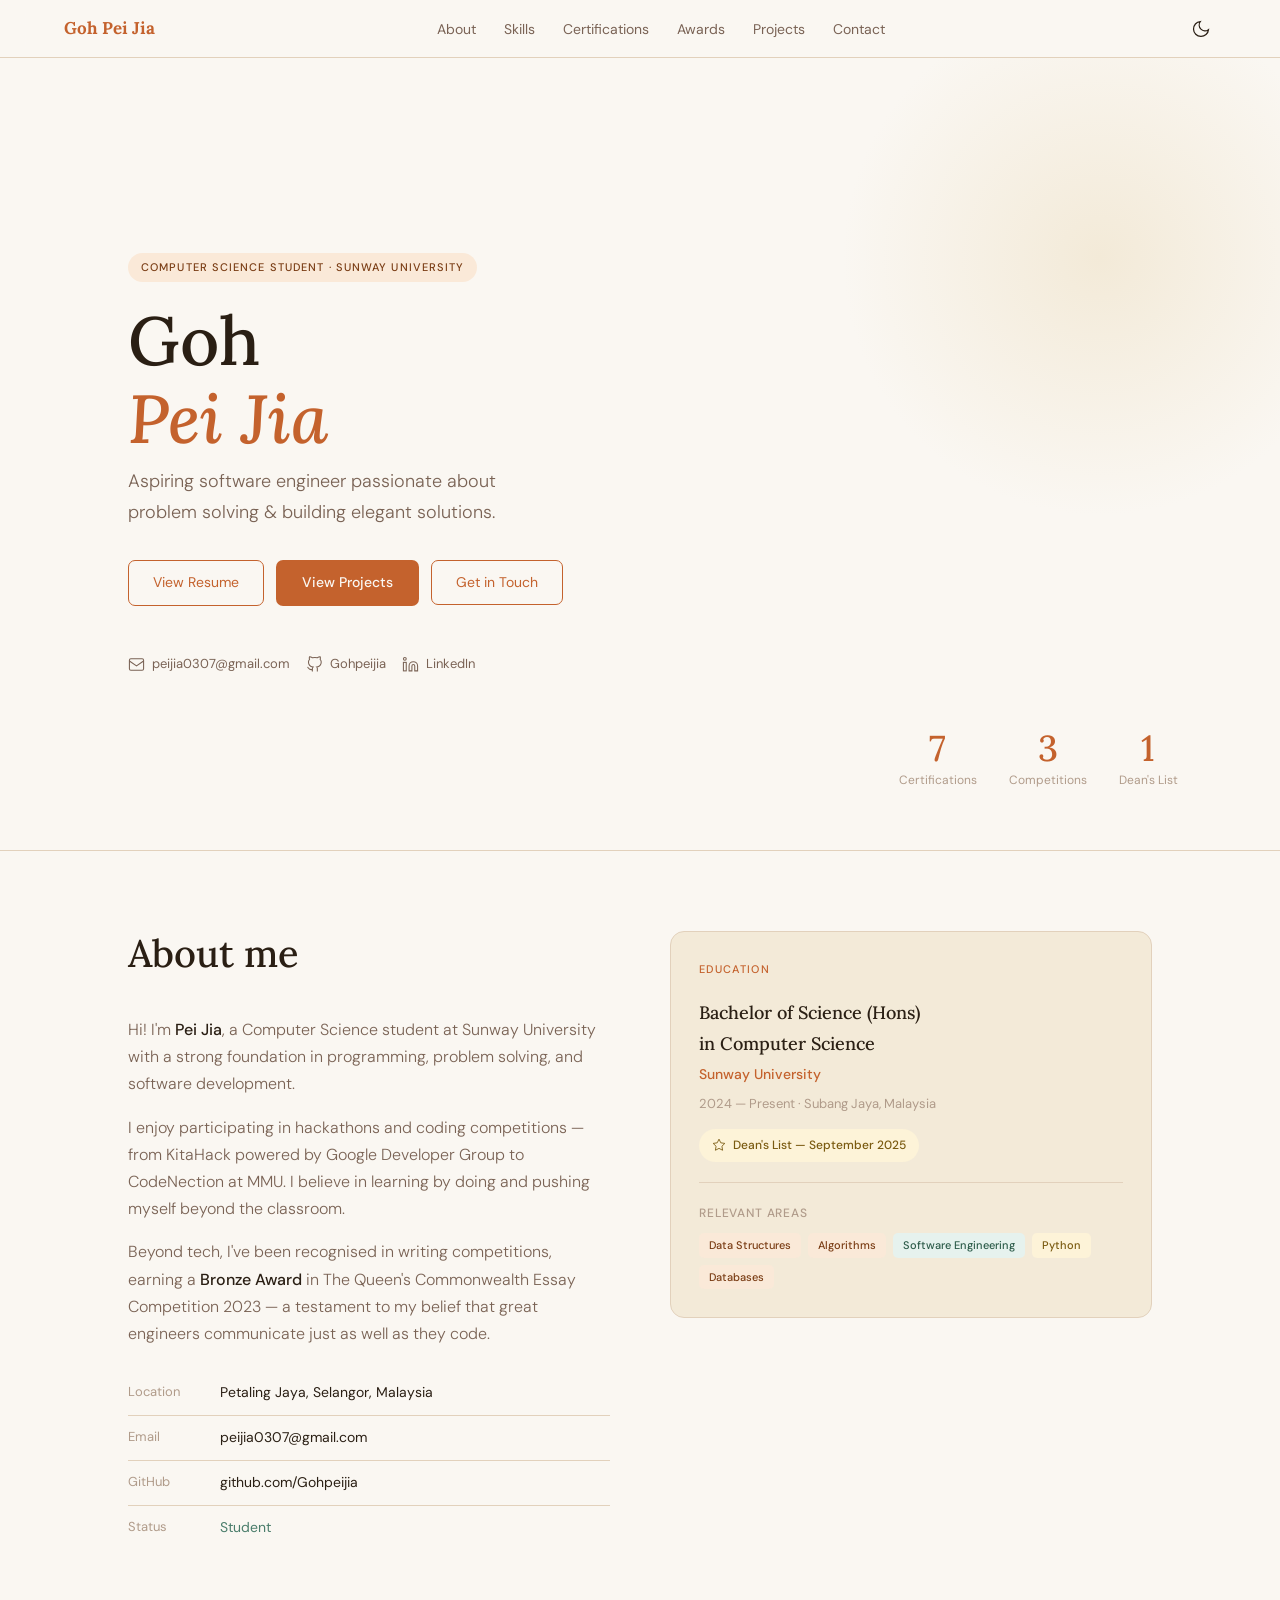
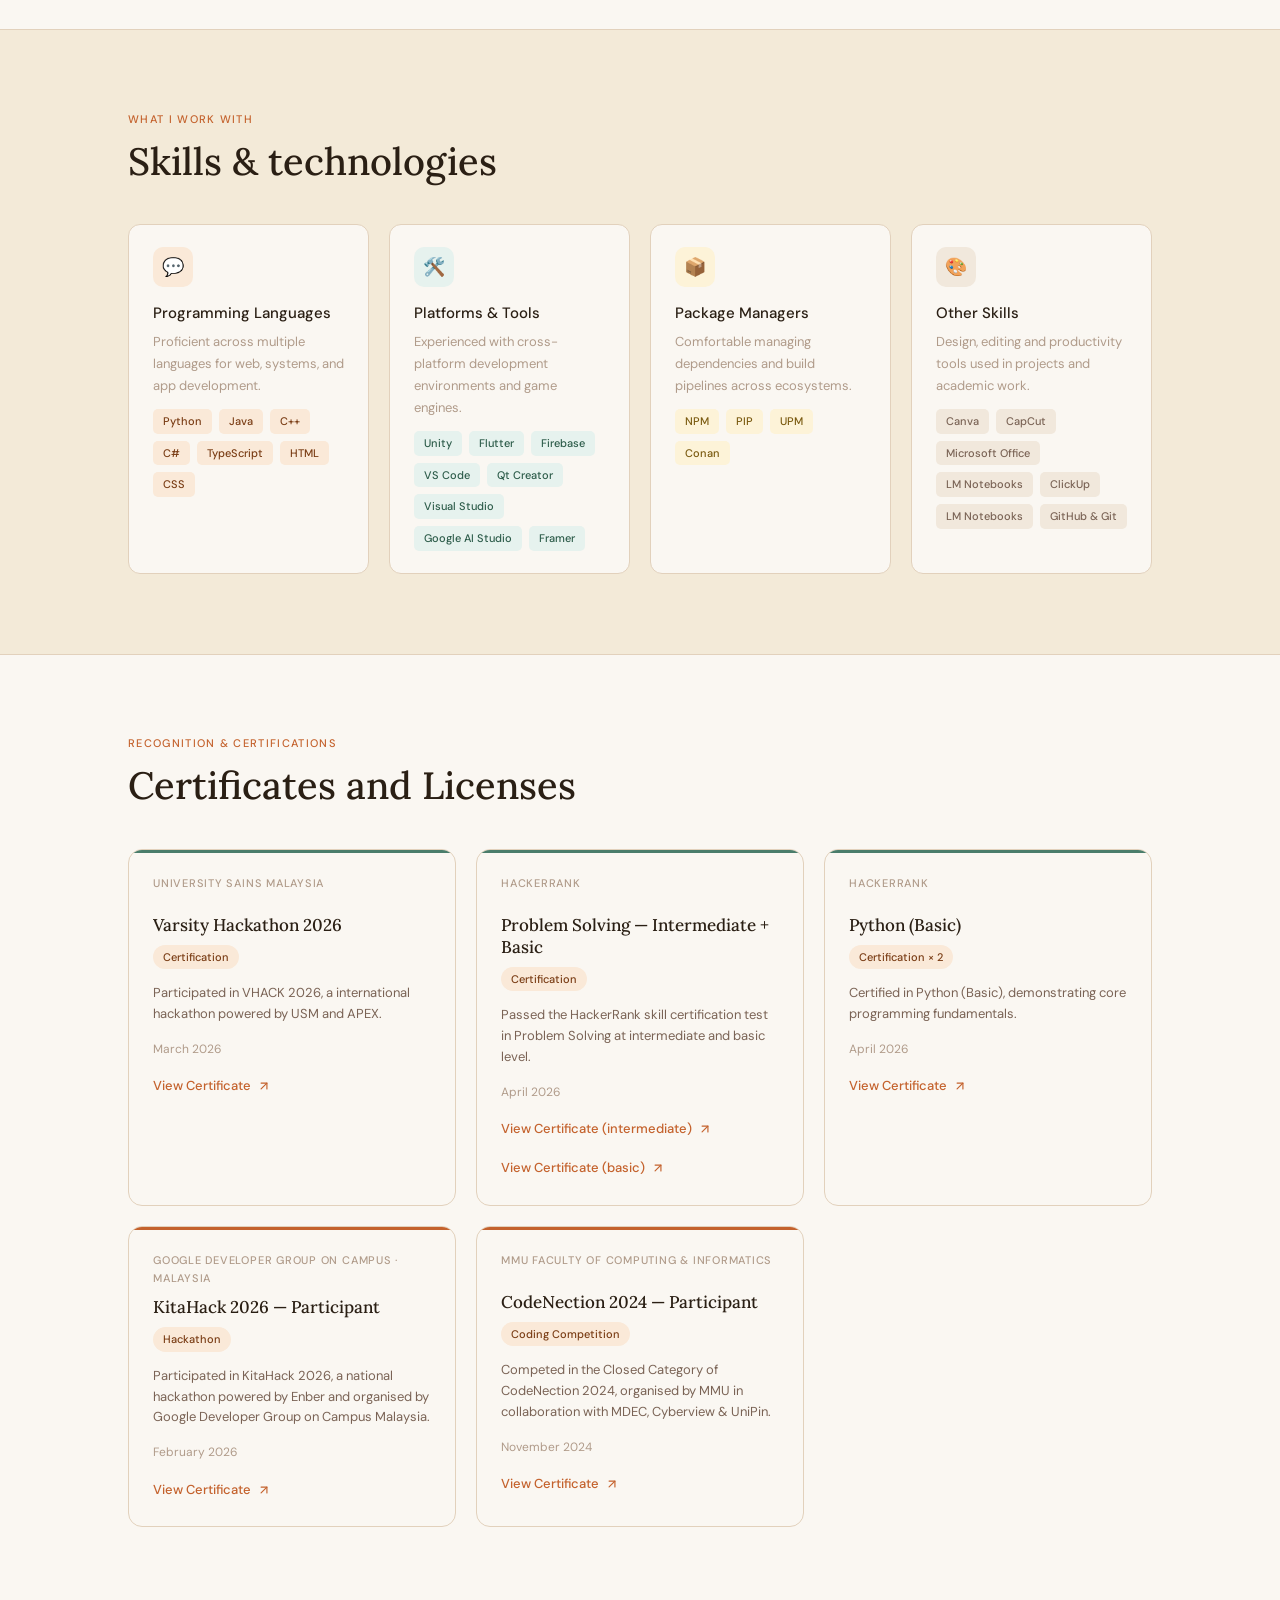
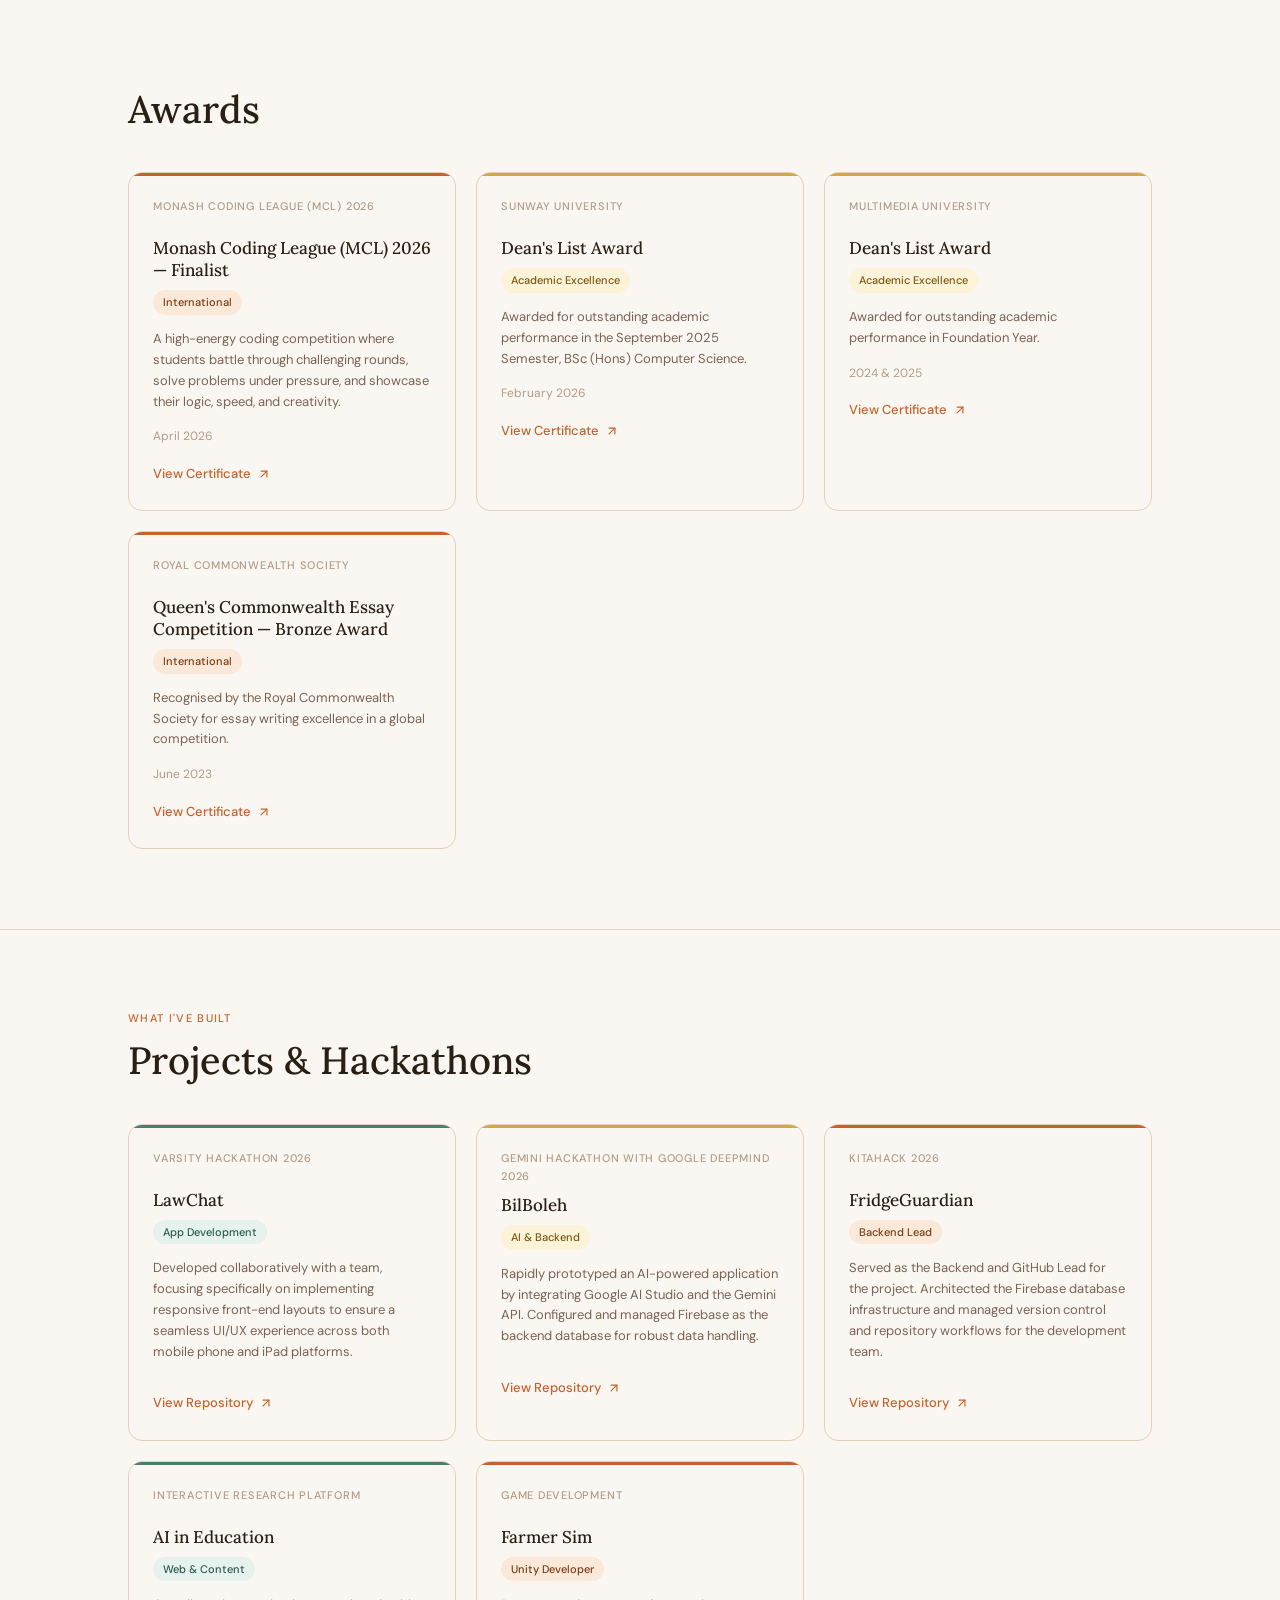
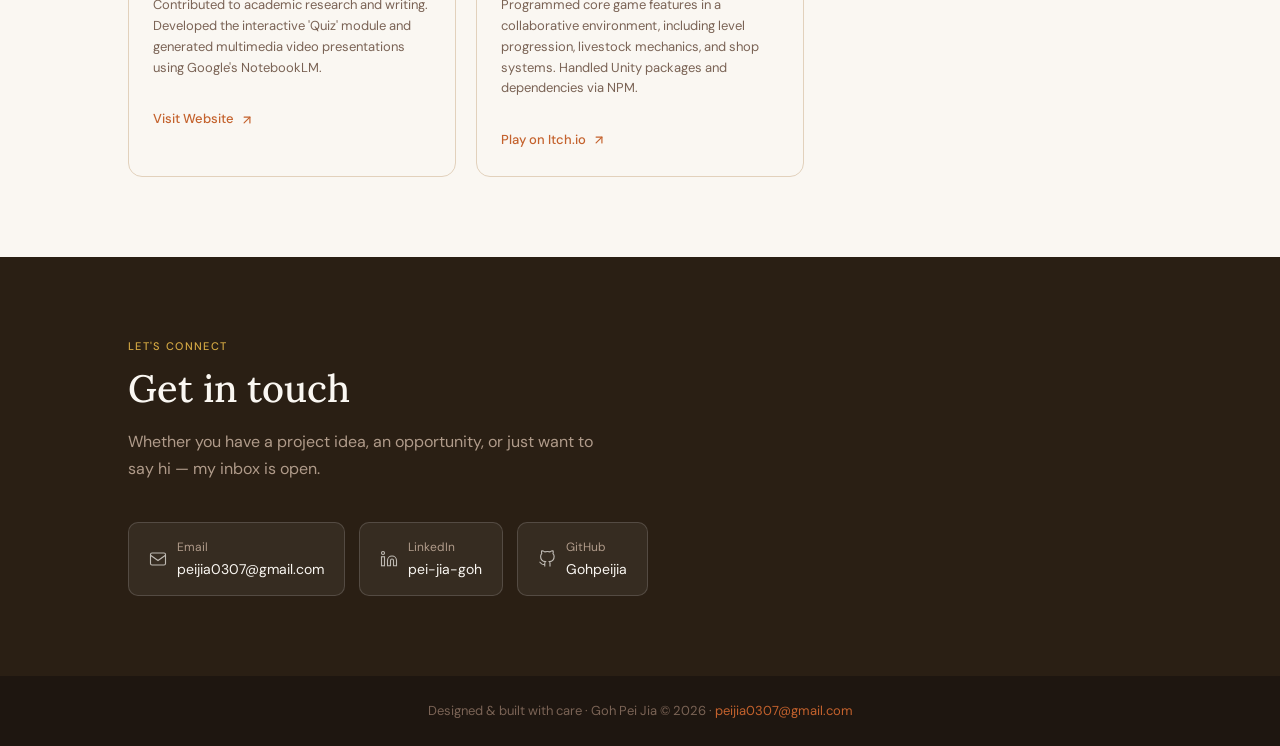
==== index.html @ efea4892 "upload cert" ====
<!DOCTYPE html>
<html lang="en">
<head>
<meta charset="UTF-8"/>
<meta name="viewport" content="width=device-width, initial-scale=1.0"/>
<title>Goh Pei Jia — Portfolio</title>
<link rel="preconnect" href="https://fonts.googleapis.com"/>
<link href="https://fonts.googleapis.com/css2?family=Lora:ital,wght@0,400;0,500;0,600;1,400&family=DM+Sans:wght@300;400;500&display=swap" rel="stylesheet"/>
<style>
  /* LIGHT MODE VARIABLES */
  :root {
    --bg: #FAF7F2;
    --surface: #F3EAD8;
    --border: #E2D1BC;
    --terra: #C4622D;
    --terra-light: #FAE9D8;
    --terra-dark: #7A3D15;
    --gold: #D4A843;
    --gold-light: #FDF3D8;
    --teal: #4A7D6B;
    --teal-light: #E6F2EE;
    --teal-dark: #2D5C4A;
    --ink: #2A1F14;
    --muted: #7A6355;
    --faint: #B09B8A;
    --sand: #E2D1BC;
  }
  /* Smooth transitions for theme switching */
  body, nav, .skill-card, .ach-card, .edu-card {
    transition: background-color 0.3s ease, color 0.3s ease, border-color 0.3s ease, box-shadow 0.3s ease;
  }

  /* DARK MODE VARIABLES */
  [data-theme="dark"] {
    --bg: #120F0D;
    --surface: #1C1815;
    --border: #332B25;
    --ink: #FAF7F2;
    --muted: #A89B8D;
    --faint: #6A5B50;
    --sand: #2A241F;
    /* Adjusting light tags so they don't blind the user in dark mode */
    --terra-light: rgba(196, 98, 45, 0.15);
    --teal-light: rgba(74, 125, 107, 0.15);
    --gold-light: rgba(212, 168, 67, 0.15);
  }

  /* Theme Button Styling */
  .theme-btn {
    background: none; border: none; color: var(--ink);
    cursor: pointer; padding: 5px; margin-left: 20px;
    display: flex; align-items: center; justify-content: center;
    transition: transform 0.2s, color 0.2s;
  }
  .theme-btn:hover { transform: scale(1.1); color: var(--terra); }
  .theme-btn svg { width: 20px; height: 20px; }
  *, *::before, *::after { box-sizing: border-box; margin: 0; padding: 0; }
  html { scroll-behavior: smooth; }
  body { background: var(--bg); color: var(--ink); font-family: 'DM Sans', sans-serif; font-size: 16px; line-height: 1.7; }

  /* NAV */
  nav {
    position: sticky; top: 0; z-index: 100;
    background: rgba(250,247,242,0.92);
    backdrop-filter: blur(12px);
    border-bottom: 0.5px solid var(--border);
    padding: 0 5vw;
    display: flex; align-items: center; justify-content: space-between;
    height: 58px;
  }
  .nav-logo { font-family: 'Lora', serif; font-size: 17px; color: var(--ink); text-decoration: none; }
  .nav-logo span { color: var(--terra); }
  .nav-links { display: flex; gap: 28px; list-style: none; }
  .nav-links a { text-decoration: none; color: var(--muted); font-size: 14px; font-weight: 400; transition: color 0.2s; }
  .nav-links a:hover { color: var(--terra); }

  /* HERO */
  .hero {
    min-height: 88vh;
    display: flex; align-items: center;
    padding: 80px 10vw 60px;
    position: relative;
    overflow: hidden;
  }
  .hero::before {
    content: '';
    position: absolute; top: -60px; right: -80px;
    width: 520px; height: 520px;
    background: radial-gradient(circle, #F3EAD8 0%, transparent 70%);
    border-radius: 50%;
    z-index: 0;
  }
  .hero-content { position: relative; z-index: 1; max-width: 680px; }
  .hero-tag {
    display: inline-block;
    background: var(--terra-light); color: var(--terra-dark);
    font-size: 11px; font-weight: 500; letter-spacing: 0.1em; text-transform: uppercase;
    padding: 5px 13px; border-radius: 20px; margin-bottom: 20px;
  }
  .hero h1 {
    font-family: 'Lora', serif;
    font-size: clamp(42px, 6vw, 68px);
    font-weight: 500; line-height: 1.15;
    color: var(--ink); margin-bottom: 8px;
  }
  .hero h1 em { color: var(--terra); font-style: italic; }
  .hero-sub {
    font-size: 18px; color: var(--muted); font-weight: 300;
    margin-bottom: 32px;
  }
  .hero-ctas { display: flex; gap: 12px; flex-wrap: wrap; margin-bottom: 48px; }
  .btn-primary {
    background: var(--terra); color: #FAF7F2;
    padding: 11px 26px; border-radius: 7px;
    text-decoration: none; font-size: 14px; font-weight: 500;
    transition: background 0.2s, transform 0.15s;
    display: inline-block;
  }
  .btn-primary:hover { background: var(--terra-dark); transform: translateY(-1px); }
  .btn-outline {
    border: 1px solid var(--terra); color: var(--terra);
    padding: 10px 24px; border-radius: 7px;
    text-decoration: none; font-size: 14px; font-weight: 400;
    transition: background 0.2s;
    display: inline-block;
  }
  .btn-outline:hover { background: var(--terra-light); }
  .hero-socials { display: flex; gap: 16px; align-items: center; }
  .social-link {
    display: flex; align-items: center; gap: 7px;
    text-decoration: none; color: var(--muted); font-size: 13px;
    transition: color 0.2s;
  }
  .social-link:hover { color: var(--terra); }
  .social-link svg { width: 17px; height: 17px; }
  .hero-stats {
    position: absolute; right: 8vw; bottom: 60px;
    display: flex; gap: 32px;
  }
  .stat { text-align: center; }
  .stat-num { font-family: 'Lora', serif; font-size: 36px; color: var(--terra); font-weight: 500; line-height: 1; }
  .stat-label { font-size: 12px; color: var(--faint); margin-top: 4px; }

  /* SECTIONS */
  section { padding: 80px 10vw; }
  .section-eyebrow {
    font-size: 11px; font-weight: 500; letter-spacing: 0.12em;
    text-transform: uppercase; color: var(--terra);
    margin-bottom: 10px;
  }
  .section-title {
    font-family: 'Lora', serif; font-size: clamp(26px, 3.5vw, 38px);
    font-weight: 500; color: var(--ink); margin-bottom: 40px;
    line-height: 1.2;
  }
  .divider { height: 0.5px; background: var(--border); margin: 0; }

  /* ABOUT */
  .about-grid { display: grid; grid-template-columns: 1fr 1fr; gap: 60px; align-items: start; }
  .about-text p { color: var(--muted); margin-bottom: 16px; font-weight: 300; font-size: 16px; }
  .about-text p strong { color: var(--ink); font-weight: 500; }
  .about-detail-list { list-style: none; margin-top: 24px; }
  .about-detail-list li {
    display: flex; align-items: flex-start; gap: 12px;
    padding: 10px 0; border-bottom: 0.5px solid var(--border);
    font-size: 14px; color: var(--muted);
  }
  .about-detail-list li:last-child { border-bottom: none; }
  .about-detail-list .detail-label { color: var(--faint); min-width: 80px; font-size: 13px; }
  .about-detail-list .detail-val { color: var(--ink); font-weight: 400; }
  .edu-card {
    background: var(--surface); border-radius: 14px;
    padding: 28px; border: 0.5px solid var(--border);
  }
  .edu-card h4 { font-family: 'Lora', serif; font-size: 18px; font-weight: 500; margin-bottom: 4px; }
  .edu-card .uni { color: var(--terra); font-size: 14px; font-weight: 500; margin-bottom: 6px; }
  .edu-card .year { color: var(--faint); font-size: 13px; margin-bottom: 14px; }
  .dean-badge {
    display: inline-flex; align-items: center; gap: 7px;
    background: var(--gold-light); color: #7A5A10;
    padding: 6px 13px; border-radius: 20px;
    font-size: 12px; font-weight: 500;
  }
  .dean-badge svg { width: 14px; height: 14px; }

  /* SKILLS */
  .skills-section { background: var(--surface); }
  .skills-grid { display: grid; grid-template-columns: repeat(auto-fit, minmax(220px, 1fr)); gap: 20px; }
  .skill-card {
    background: var(--bg); border-radius: 12px;
    padding: 22px 24px; border: 0.5px solid var(--border);
    transition: transform 0.2s, box-shadow 0.2s;
  }
  .skill-card:hover { transform: translateY(-3px); box-shadow: 0 8px 24px rgba(42,31,20,0.07); }
  .skill-icon {
    width: 40px; height: 40px; border-radius: 10px;
    display: flex; align-items: center; justify-content: center;
    margin-bottom: 14px; font-size: 18px;
  }
  .skill-card h4 { font-size: 15px; font-weight: 500; margin-bottom: 4px; }
  .skill-card p { font-size: 13px; color: var(--faint); }
  .skill-tags { display: flex; flex-wrap: wrap; gap: 7px; margin-top: 12px; }
  .tag {
    padding: 3px 10px; border-radius: 5px;
    font-size: 11px; font-weight: 500;
  }
  .tag-terra { background: var(--terra-light); color: var(--terra-dark); }
  .tag-teal { background: var(--teal-light); color: var(--teal-dark); }
  .tag-gold { background: var(--gold-light); color: #7A5A10; }
  .tag-sand { background: #F1E8DC; color: var(--muted); }

  /* Certificates and Licenses */
  .ach-grid { display: grid; grid-template-columns: repeat(auto-fit, minmax(280px, 1fr)); gap: 20px; }
  .ach-card {
    background: var(--bg); border-radius: 14px; padding: 24px;
    border: 0.5px solid var(--border);
    transition: transform 0.2s;
    position: relative; overflow: hidden;
  }
  .ach-card::before {
    content: '';
    position: absolute; top: 0; left: 0;
    height: 3px; width: 100%;
  }
  .ach-card.accent-terra::before { background: var(--terra); }
  .ach-card.accent-gold::before { background: var(--gold); }
  .ach-card.accent-teal::before { background: var(--teal); }
  .ach-card:hover { transform: translateY(-3px); }
  .ach-org { font-size: 11px; font-weight: 500; letter-spacing: 0.07em; text-transform: uppercase; color: var(--faint); margin-bottom: 8px; min-height: 32px; }
  .ach-title { font-family: 'Lora', serif; font-size: 17px; font-weight: 500; color: var(--ink); margin-bottom: 6px; line-height: 1.3; }
  .ach-desc { font-size: 13px; color: var(--muted); margin-bottom: 14px; line-height: 1.6; }
  .ach-date { font-size: 12px; color: var(--faint); }
  .ach-badge {
    display: inline-block;
    padding: 3px 10px; border-radius: 20px;
    font-size: 11px; font-weight: 500;
    margin-bottom: 14px;
  }
  .btn-link {
    display: inline-flex; 
    align-items: center; 
    gap: 6px;
    margin-top: 16px;
    font-size: 13px; 
    font-weight: 500; 
    color: var(--terra); 
    text-decoration: none;
    transition: color 0.2s, transform 0.2s;
  }
  .btn-link:hover { 
    color: var(--terra-dark); 
    transform: translateX(2px);
  }
  .btn-link svg { 
    width: 14px; 
    height: 14px; 
  }

  /* ACHIEVEMENTS */
  .ach-grid { display: grid; grid-template-columns: repeat(auto-fit, minmax(280px, 1fr)); gap: 20px; }
  .ach-card {
    background: var(--bg); border-radius: 14px; padding: 24px;
    border: 0.5px solid var(--border);
    transition: transform 0.2s;
    position: relative; overflow: hidden;
  }
  .ach-card::before {
    content: '';
    position: absolute; top: 0; left: 0;
    height: 3px; width: 100%;
  }
  .ach-card.accent-terra::before { background: var(--terra); }
  .ach-card.accent-gold::before { background: var(--gold); }
  .ach-card.accent-teal::before { background: var(--teal); }
  .ach-card:hover { transform: translateY(-3px); }
  .ach-org { font-size: 11px; font-weight: 500; letter-spacing: 0.07em; text-transform: uppercase; color: var(--faint); margin-bottom: 8px; }
  .ach-title { font-family: 'Lora', serif; font-size: 17px; font-weight: 500; color: var(--ink); margin-bottom: 6px; line-height: 1.3; }
  .ach-desc { font-size: 13px; color: var(--muted); margin-bottom: 14px; line-height: 1.6; }
  .ach-date { font-size: 12px; color: var(--faint); }
  .ach-badge {
    display: inline-block;
    padding: 3px 10px; border-radius: 20px;
    font-size: 11px; font-weight: 500;
    margin-bottom: 14px;
  }

  /* PROJECTS */
  .projects-placeholder {
    text-align: center; padding: 60px 40px;
    background: var(--surface); border-radius: 16px;
    border: 1.5px dashed var(--border);
  }
  .projects-placeholder p { color: var(--muted); font-size: 15px; margin-top: 12px; }
  .projects-placeholder .placeholder-icon {
    font-size: 40px; display: block; margin-bottom: 8px;
  }

  /* CONTACT */
  .contact-section { background: var(--ink); }
  .contact-section .section-eyebrow { color: var(--gold); }
  .contact-section .section-title { color: #FAF7F2; margin-bottom: 16px; }
  .contact-sub { color: #B09B8A; font-size: 16px; margin-bottom: 40px; max-width: 480px; }
  .contact-links { display: flex; flex-wrap: wrap; gap: 14px; }
  .contact-link {
    display: flex; align-items: center; gap: 10px;
    background: rgba(255,255,255,0.06); border: 0.5px solid rgba(255,255,255,0.15);
    border-radius: 10px; padding: 14px 20px;
    text-decoration: none; color: #FAF7F2;
    font-size: 14px; transition: background 0.2s;
  }
  .contact-link:hover { background: rgba(196,98,45,0.2); border-color: var(--terra); }
  .contact-link svg { width: 18px; height: 18px; opacity: 0.7; }
  .contact-link span { font-size: 12px; color: #B09B8A; display: block; }

  /* FOOTER */
  footer {
    background: #1E1610; color: #7A6355;
    text-align: center; padding: 24px;
    font-size: 13px;
  }
  footer a { color: var(--terra); text-decoration: none; }

  /* ANIMATIONS */
  @keyframes fadeUp {
    from { opacity: 0; transform: translateY(18px); }
    to { opacity: 1; transform: translateY(0); }
  }
  .hero-content > * { animation: fadeUp 0.6s ease both; }
  .hero-content > *:nth-child(1) { animation-delay: 0.1s; }
  .hero-content > *:nth-child(2) { animation-delay: 0.2s; }
  .hero-content > *:nth-child(3) { animation-delay: 0.3s; }
  .hero-content > *:nth-child(4) { animation-delay: 0.4s; }
  .hero-content > *:nth-child(5) { animation-delay: 0.5s; }

  @media (max-width: 768px) {
    .about-grid { grid-template-columns: 1fr; gap: 32px; }
    .hero-stats { position: static; margin-top: 40px; justify-content: flex-start; }
    nav { padding: 0 5vw; }
    .nav-links { gap: 16px; }
    section { padding: 60px 6vw; }
    .hero { padding: 60px 6vw 50px; }
  }

  /* 1. Fix Nav Bar Background in Dark Mode */
  [data-theme="dark"] nav {
    background: rgba(18, 15, 13, 0.92); /* Matches dark mode background */
    border-bottom: 0.5px solid var(--border);
  }

  /* 2. Remove the Glowing Circle in Dark Mode */
  [data-theme="dark"] .hero::before {
    display: none; 
  }

  /* 3. Fix Contact Section (Stop it from turning white) */
  .contact-section {
    background: #2A1F14; /* Hardcode to dark instead of var(--ink) */
  }
  [data-theme="dark"] .contact-section {
    background: var(--surface); /* Keep it dark in dark mode */
  }
  [data-theme="dark"] .tag-terra {
    color: #E68B5E; /* A brighter orange so it pops */
  }
  [data-theme="dark"] .tag-teal {
    color: #72B79D; /* A brighter green */
  }
  [data-theme="dark"] .tag-gold {
    color: #E3C174; /* A brighter yellow */
  }
  [data-theme="dark"] .tag-sand {
    background: rgba(255, 255, 255, 0.1); /* Changes the bright beige to a sleek translucent dark look */
    color: var(--ink); /* Makes the text light and readable */
  }
</style>
</head>
<body>

<!-- NAV -->
<nav>
  <a href="#" class="nav-logo"> <b><span>Goh</span> <span>Pei</span> <span>Jia</span></a></b>
  <ul class="nav-links">
    <li><a href="#about">About</a></li>
    <li><a href="#skills">Skills</a></li>
    <li><a href="#certifications">Certifications</a></li>
    <li><a href="#awards">Awards</a></li>
    <li><a href="#projects">Projects</a></li>
    <li><a href="#contact">Contact</a></li>
  </ul>
  <button id="theme-toggle" class="theme-btn" aria-label="Toggle Dark Mode">
    <svg id="moon-icon" viewBox="0 0 24 24" fill="none" stroke="currentColor" stroke-width="1.5"><path d="M21 12.79A9 9 0 1 1 11.21 3 7 7 0 0 0 21 12.79z"></path></svg>
    <svg id="sun-icon" viewBox="0 0 24 24" fill="none" stroke="currentColor" stroke-width="1.5" style="display: none;"><circle cx="12" cy="12" r="5"></circle><line x1="12" y1="1" x2="12" y2="3"></line><line x1="12" y1="21" x2="12" y2="23"></line><line x1="4.22" y1="4.22" x2="5.64" y2="5.64"></line><line x1="18.36" y1="18.36" x2="19.78" y2="19.78"></line><line x1="1" y1="12" x2="3" y2="12"></line><line x1="21" y1="12" x2="23" y2="12"></line><line x1="4.22" y1="19.78" x2="5.64" y2="18.36"></line><line x1="18.36" y1="5.64" x2="19.78" y2="4.22"></line></svg>
  </button>
</nav>

<!-- HERO -->
<section class="hero" id="home">
  <div class="hero-content">
    <span class="hero-tag">Computer Science Student · Sunway University</span>
    <h1>Goh<br><em>Pei Jia</em></h1>
    <p class="hero-sub">Aspiring software engineer passionate about<br>problem solving & building elegant solutions.</p>
    <div class="hero-ctas">
      <a href="https://canva.link/h31v5njpulng221" class="btn-outline">View Resume</a>
      <a href="#projects" class="btn-primary">View Projects</a>
      <a href="#contact" class="btn-outline">Get in Touch</a>
    </div>
    <div class="hero-socials">
      <a href="mailto:peijia0307@gmail.com" class="social-link">
        <svg viewBox="0 0 24 24" fill="none" stroke="currentColor" stroke-width="1.5"><rect x="2" y="4" width="20" height="16" rx="2"/><path d="m2 7 10 7 10-7"/></svg>
        peijia0307@gmail.com
      </a>
      <a href="https://github.com/Gohpeijia" target="_blank" class="social-link">
        <svg viewBox="0 0 24 24" fill="none" stroke="currentColor" stroke-width="1.5"><path d="M9 19c-5 1.5-5-2.5-7-3m14 6v-3.87a3.37 3.37 0 0 0-.94-2.61c3.14-.35 6.44-1.54 6.44-7A5.44 5.44 0 0 0 20 4.77 5.07 5.07 0 0 0 19.91 1S18.73.65 16 2.48a13.38 13.38 0 0 0-7 0C6.27.65 5.09 1 5.09 1A5.07 5.07 0 0 0 5 4.77a5.44 5.44 0 0 0-1.5 3.78c0 5.42 3.3 6.61 6.44 7A3.37 3.37 0 0 0 9 18.13V22"/></svg>
        Gohpeijia
      </a>
      <a href="https://www.linkedin.com/in/pei-jia-goh" target="_blank" class="social-link">
        <svg viewBox="0 0 24 24" fill="none" stroke="currentColor" stroke-width="1.5"><path d="M16 8a6 6 0 0 1 6 6v7h-4v-7a2 2 0 0 0-2-2 2 2 0 0 0-2 2v7h-4v-7a6 6 0 0 1 6-6z"/><rect x="2" y="9" width="4" height="12"/><circle cx="4" cy="4" r="2"/></svg>
        LinkedIn
      </a>
    </div>
  </div>
  <div class="hero-stats">
    <div class="stat">
      <div class="stat-num">7</div>
      <div class="stat-label">Certifications</div>
    </div>
    <div class="stat">
      <div class="stat-num">3</div>
      <div class="stat-label">Competitions</div>
    </div>
    <div class="stat">
      <div class="stat-num">1</div>
      <div class="stat-label">Dean's List</div>
    </div>
  </div>
</section>

<div class="divider"></div>

<!-- ABOUT -->
<section id="about">
  <div class="about-grid reveal">
    <div class="about-text">
      <h1 class="section-title reveal">About me</h1>
      <p>Hi! I'm <strong>Pei Jia</strong>, a Computer Science student at Sunway University with a strong foundation in programming, problem solving, and software development.</p>
      <p>I enjoy participating in hackathons and coding competitions — from KitaHack powered by Google Developer Group to CodeNection at MMU. I believe in learning by doing and pushing myself beyond the classroom.</p>
      <p>Beyond tech, I've been recognised in writing competitions, earning a <strong>Bronze Award</strong> in The Queen's Commonwealth Essay Competition 2023 — a testament to my belief that great engineers communicate just as well as they code.</p>
      <ul class="about-detail-list">
        <li><span class="detail-label">Location</span><span class="detail-val">Petaling Jaya, Selangor, Malaysia</span></li>
        <li><span class="detail-label">Email</span><span class="detail-val">peijia0307@gmail.com</span></li>
        <li><span class="detail-label">GitHub</span><span class="detail-val">github.com/Gohpeijia</span></li>
        <li><span class="detail-label">Status</span><span class="detail-val" style="color:var(--teal);">Student</span></li>
      </ul>
    </div>
    <div>
      <div class="edu-card">
        <div class="section-eyebrow" style="margin-bottom:20px;">Education</div>
        <h4>Bachelor of Science (Hons)<br>in Computer Science</h4>
        <div class="uni">Sunway University</div>
        <div class="year">2024 — Present · Subang Jaya, Malaysia</div>
        <div class="dean-badge">
          <svg viewBox="0 0 24 24" fill="none" stroke="currentColor" stroke-width="1.5"><polygon points="12 2 15.09 8.26 22 9.27 17 14.14 18.18 21.02 12 17.77 5.82 21.02 7 14.14 2 9.27 8.91 8.26 12 2"/></svg>
          Dean's List — September 2025
        </div>
        <div style="margin-top:20px; padding-top:20px; border-top:0.5px solid var(--border);">
          <div style="font-size:12px; color:var(--faint); margin-bottom:10px; font-weight:500; text-transform:uppercase; letter-spacing:0.07em;">Relevant areas</div>
          <div style="display:flex; flex-wrap:wrap; gap:7px;">
            <span class="tag tag-terra">Data Structures</span>
            <span class="tag tag-terra">Algorithms</span>
            <span class="tag tag-teal">Software Engineering</span>
            <span class="tag tag-gold">Python</span>
            <span class="tag tag-terra">Databases</span>
          </div>
        </div>
      </div>
    </div>
  </div>
</section>

<div class="divider"></div>

<!-- SKILLS -->
<section id="skills" class="skills-section">
  <div class="section-eyebrow">What I work with</div>
  <h2 class="section-title reveal">Skills & technologies</h2>
  <div class="skills-grid reveal">
    <div class="skill-card">
      <div class="skill-icon" style="background:var(--terra-light);">💬</div>
      <h4>Programming Languages</h4>
      <p>Proficient across multiple languages for web, systems, and app development.</p>
      <div class="skill-tags">
        <span class="tag tag-terra">Python</span>
        <span class="tag tag-terra">Java</span>
        <span class="tag tag-terra">C++</span>
        <span class="tag tag-terra">C#</span>
        <span class="tag tag-terra">TypeScript</span>
        <span class="tag tag-terra">HTML</span>
        <span class="tag tag-terra">CSS</span>
      </div>
    </div>
    <div class="skill-card">
      <div class="skill-icon" style="background:var(--teal-light);">🛠️</div>
      <h4>Platforms & Tools</h4>
      <p>Experienced with cross-platform development environments and game engines.</p>
      <div class="skill-tags">
        <span class="tag tag-teal">Unity</span>
        <span class="tag tag-teal">Flutter</span>
        <span class="tag tag-teal">Firebase</span>
        <span class="tag tag-teal">VS Code</span>
        <span class="tag tag-teal">Qt Creator</span>
        <span class="tag tag-teal">Visual Studio</span>
        <span class="tag tag-teal">Google AI Studio</span>
        <span class="tag tag-teal">Framer</span>

      </div>
    </div>
    <div class="skill-card">
      <div class="skill-icon" style="background:var(--gold-light);">📦</div>
      <h4>Package Managers</h4>
      <p>Comfortable managing dependencies and build pipelines across ecosystems.</p>
      <div class="skill-tags">
        <span class="tag tag-gold">NPM</span>
        <span class="tag tag-gold">PIP</span>
        <span class="tag tag-gold">UPM</span>
        <span class="tag tag-gold">Conan</span>
      </div>
    </div>
    <div class="skill-card">
      <div class="skill-icon" style="background:#F1E8DC;">🎨</div>
      <h4>Other  Skills</h4>
      <p>Design, editing and productivity tools used in projects and academic work.</p>
      <div class="skill-tags">
        <span class="tag tag-sand">Canva</span>
        <span class="tag tag-sand">CapCut</span>
        <span class="tag tag-sand">Microsoft Office</span>
        <span class="tag tag-sand">LM Notebooks</span>
        <span class="tag tag-sand">ClickUp</span>
        <span class="tag tag-sand">LM Notebooks</span>
        <span class="tag tag-sand">GitHub & Git</span>


      </div>
    </div>
  </div>
</section>

<div class="divider"></div>

<!-- Certificates and Licenses -->
<section id="certifications">
  <div class="section-eyebrow">Recognition & certifications</div>
  <h2 class="section-title reveal">Certificates and Licenses</h2>
  <div class="ach-grid reveal">

    <div class="ach-card accent-teal">
      <div class="ach-org">University Sains Malaysia</div>
      <div class="ach-title">Varsity Hackathon 2026</div>
      <div class="ach-badge" style="background:var(--terra-light);color:var(--terra-dark);">Certification</div>
      <div class="ach-desc">Participated in VHACK 2026, a international hackathon powered by USM and APEX.</div>
      <div class="ach-date">March 2026</div>
      <a href="assests\V HACK 2026 QUALIFIER_GOH PEI JIA.pdf" target="_blank" class="btn-link">
        View Certificate
        <svg viewBox="0 0 24 24" fill="none" stroke="currentColor" stroke-width="2" stroke-linecap="round" stroke-linejoin="round">
          <path d="M7 17L17 7"/>
          <path d="M7 7h10v10"/>
        </svg>
      </a>
    </div>

    <div class="ach-card accent-teal">
      <div class="ach-org">HackerRank</div>
      <div class="ach-title">Problem Solving — Intermediate + Basic</div>
      <div class="ach-badge" style="background:var(--terra-light);color:var(--terra-dark);">Certification</div>
      <div class="ach-desc">Passed the HackerRank skill certification test in Problem Solving at intermediate and basic level.</div>
      <div class="ach-date">April 2026</div>
      <a href="assests\problem_solving_intermediate certificate.pdf" target="_blank" class="btn-link">
        View Certificate (intermediate)
        <svg viewBox="0 0 24 24" fill="none" stroke="currentColor" stroke-width="2" stroke-linecap="round" stroke-linejoin="round">
          <path d="M7 17L17 7"/>
          <path d="M7 7h10v10"/>
        </svg>
      </a> 
      <br>
      <a href="assests\problem_solving_basic certificate.pdf" target="_blank" class="btn-link">
        View Certificate (basic)
        <svg viewBox="0 0 24 24" fill="none" stroke="currentColor" stroke-width="2" stroke-linecap="round" stroke-linejoin="round">
          <path d="M7 17L17 7"/>
          <path d="M7 7h10v10"/>
        </svg>
      </a>
    </div>

    <div class="ach-card accent-teal">
      <div class="ach-org">HackerRank</div>
      <div class="ach-title">Python (Basic)</div>
      <div class="ach-badge" style="background:var(--terra-light);color:var(--terra-dark);">Certification × 2</div>
      <div class="ach-desc">Certified in Python (Basic), demonstrating core programming fundamentals.</div>
      <div class="ach-date">April 2026</div>
      <a href="assests\python_basic certificate.pdf" target="_blank" class="btn-link">
        View Certificate
        <svg viewBox="0 0 24 24" fill="none" stroke="currentColor" stroke-width="2" stroke-linecap="round" stroke-linejoin="round">
          <path d="M7 17L17 7"/>
          <path d="M7 7h10v10"/>
        </svg>
      </a>
    </div>

    <div class="ach-card accent-terra">
      <div class="ach-org">Google Developer Group on Campus · Malaysia</div>
      <div class="ach-title">KitaHack 2026 — Participant</div>
      <div class="ach-badge" style="background:var(--terra-light);color:var(--terra-dark);">Hackathon</div>
      <div class="ach-desc">Participated in KitaHack 2026, a national hackathon powered by Enber and organised by Google Developer Group on Campus Malaysia.</div>
      <div class="ach-date">February 2026</div>
      <a href="assests\KitaHack2026  cert.pdf" target="_blank" class="btn-link">
        View Certificate
        <svg viewBox="0 0 24 24" fill="none" stroke="currentColor" stroke-width="2" stroke-linecap="round" stroke-linejoin="round">
          <path d="M7 17L17 7"/>
          <path d="M7 7h10v10"/>
        </svg>
      </a>
    </div>

    <div class="ach-card accent-terra">
      <div class="ach-org">MMU Faculty of Computing & Informatics</div>
      <div class="ach-title">CodeNection 2024 — Participant</div>
      <div class="ach-badge" style="background:var(--terra-light);color:var(--terra-dark);">Coding Competition</div>
      <div class="ach-desc">Competed in the Closed Category of CodeNection 2024, organised by MMU in collaboration with MDEC, Cyberview & UniPin.</div>
      <div class="ach-date">November 2024</div>
      <a href="assests\Codenection 2024.pdf" target="_blank" class="btn-link">
        View Certificate
        <svg viewBox="0 0 24 24" fill="none" stroke="currentColor" stroke-width="2" stroke-linecap="round" stroke-linejoin="round">
          <path d="M7 17L17 7"/>
          <path d="M7 7h10v10"/>
        </svg>
      </a>
    </div>

  </div>
</section>

<!-- ACHIEVEMENTS -->
<section id="awards">
  <h2 class="section-title reveal">Awards</h2>
  <div class="ach-grid" reveal>

    <div class="ach-card accent-terra">
      <div class="ach-org">Monash Coding League (MCL) 2026 </div>
      <div class="ach-title">Monash Coding League (MCL) 2026 — Finalist </div>
      <div class="ach-badge" style="background:var(--terra-light);color:var(--terra-dark);">International</div>
      <div class="ach-desc">A high-energy coding competition where students battle through challenging rounds, solve problems under pressure, and showcase their logic, speed, and creativity.</div>
      <div class="ach-date">April 2026</div>
      <a href="assests/monashcodingfinalist.PNG" target="_blank" class="btn-link">
        View Certificate
        <svg viewBox="0 0 24 24" fill="none" stroke="currentColor" stroke-width="2" stroke-linecap="round" stroke-linejoin="round">
          <path d="M7 17L17 7"/>
          <path d="M7 7h10v10"/>
        </svg>
      </a>
    </div>

    <div class="ach-card accent-gold">
      <div class="ach-org">Sunway University</div>
      <div class="ach-title">Dean's List Award</div>
      <div class="ach-badge" style="background:var(--gold-light);color:#7A5A10;">Academic Excellence</div>
      <div class="ach-desc">Awarded for outstanding academic performance in the September 2025 Semester, BSc (Hons) Computer Science.</div>
      <div class="ach-date">February 2026</div>
      <a href="assests\Dean list award Y1S1.pdf" target="_blank" class="btn-link">
        View Certificate
        <svg viewBox="0 0 24 24" fill="none" stroke="currentColor" stroke-width="2" stroke-linecap="round" stroke-linejoin="round">
          <path d="M7 17L17 7"/>
          <path d="M7 7h10v10"/>
        </svg>
      </a>
    </div>

    <div class="ach-card accent-gold">
      <div class="ach-org">Multimedia University</div>
      <div class="ach-title">Dean's List Award</div>
      <div class="ach-badge" style="background:var(--gold-light);color:#7A5A10;">Academic Excellence</div>
      <div class="ach-desc">Awarded for outstanding academic performance in Foundation Year.</div>
      <div class="ach-date">2024 & 2025</div>
      <a href="assests\MMU deans award.pdf" target="_blank" class="btn-link">
        View Certificate
        <svg viewBox="0 0 24 24" fill="none" stroke="currentColor" stroke-width="2" stroke-linecap="round" stroke-linejoin="round">
          <path d="M7 17L17 7"/>
          <path d="M7 7h10v10"/>
        </svg>
      </a>
    </div>

    <div class="ach-card accent-terra">
      <div class="ach-org">Royal Commonwealth Society</div>
      <div class="ach-title">Queen's Commonwealth Essay Competition — Bronze Award</div>
      <div class="ach-badge" style="background:var(--terra-light);color:var(--terra-dark);">International</div>
      <div class="ach-desc">Recognised by the Royal Commonwealth Society for essay writing excellence in a global competition.</div>
      <div class="ach-date">June 2023</div>
      <a href="assests\QCEC Certificate.pdf" target="_blank" class="btn-link">
        View Certificate
        <svg viewBox="0 0 24 24" fill="none" stroke="currentColor" stroke-width="2" stroke-linecap="round" stroke-linejoin="round">
          <path d="M7 17L17 7"/>
          <path d="M7 7h10v10"/>
        </svg>
      </a>
    </div>

  </div>
</section>

<div class="divider"></div>

<!-- PROJECTS -->
<section id="projects">
<div class="section-eyebrow">What I've built</div>
<h2 class="section-title reveal">Projects & Hackathons</h2>
<div class="ach-grid" reveal>

    <div class="ach-card accent-teal">
      <div class="ach-org">Varsity Hackathon 2026</div>
      <div class="ach-title">LawChat</div>
      <div class="ach-badge" style="background:var(--teal-light);color:var(--teal-dark);">App Development</div>
      <div class="ach-desc">Developed collaboratively with a team, focusing specifically on implementing responsive front-end layouts to ensure a seamless UI/UX experience across both mobile phone and iPad platforms.</div>
      
      <a href="https://github.com/Gohpeijia/VHACK2026-LawChat" target="_blank" class="btn-link">
        View Repository
        <svg viewBox="0 0 24 24" fill="none" stroke="currentColor" stroke-width="2" stroke-linecap="round" stroke-linejoin="round">
          <path d="M7 17L17 7"/><path d="M7 7h10v10"/>
        </svg>
      </a>
    </div>

    <div class="ach-card accent-gold">
      <div class="ach-org">Gemini Hackathon with Google DeepMind 2026</div> <div class="ach-title">BilBoleh</div>
      <div class="ach-badge" style="background:var(--gold-light);color:#7A5A10;">AI & Backend</div>
      <div class="ach-desc">Rapidly prototyped an AI-powered application by integrating Google AI Studio and the Gemini API. Configured and managed Firebase as the backend database for robust data handling.</div>
      
      <a href="https://github.com/Gohpeijia/GeminiHackathon-BilBoleh" target="_blank" class="btn-link">
        View Repository
        <svg viewBox="0 0 24 24" fill="none" stroke="currentColor" stroke-width="2" stroke-linecap="round" stroke-linejoin="round">
          <path d="M7 17L17 7"/><path d="M7 7h10v10"/>
        </svg>
      </a>
    </div>

    <div class="ach-card accent-terra">
      <div class="ach-org">KitaHack 2026</div>
      <div class="ach-title">FridgeGuardian</div>
      <div class="ach-badge" style="background:var(--terra-light);color:var(--terra-dark);">Backend Lead</div>
      <div class="ach-desc">Served as the Backend and GitHub Lead for the project. Architected the Firebase database infrastructure and managed version control and repository workflows for the development team.</div>
      
      <a href="https://github.com/Gohpeijia/KitaHack2026" target="_blank" class="btn-link">
        View Repository
        <svg viewBox="0 0 24 24" fill="none" stroke="currentColor" stroke-width="2" stroke-linecap="round" stroke-linejoin="round">
          <path d="M7 17L17 7"/><path d="M7 7h10v10"/>
        </svg>
      </a>
    </div>

    <div class="ach-card accent-teal">
      <div class="ach-org">Interactive Research Platform</div>
      <div class="ach-title">AI in Education</div>
      <div class="ach-badge" style="background:var(--teal-light);color:var(--teal-dark);">Web & Content</div>
      <div class="ach-desc">Contributed to academic research and writing. Developed the interactive 'Quiz' module and generated multimedia video presentations using Google's NotebookLM.</div>
      
      <a href="https://researchpaper.framer.website/" target="_blank" class="btn-link">
        Visit Website
        <svg viewBox="0 0 24 24" fill="none" stroke="currentColor" stroke-width="2" stroke-linecap="round" stroke-linejoin="round">
          <path d="M7 17L17 7"/><path d="M7 7h10v10"/>
        </svg>
      </a>
    </div>

    <div class="ach-card accent-terra">
      <div class="ach-org">Game Development</div>
      <div class="ach-title">Farmer Sim</div>
      <div class="ach-badge" style="background:var(--terra-light);color:var(--terra-dark);">Unity Developer</div>
      <div class="ach-desc">Programmed core game features in a collaborative environment, including level progression, livestock mechanics, and shop systems. Handled Unity packages and dependencies via NPM.</div>
      
      <a href="https://janine-24.itch.io/farmer-sim" target="_blank" class="btn-link">
        Play on Itch.io
        <svg viewBox="0 0 24 24" fill="none" stroke="currentColor" stroke-width="2" stroke-linecap="round" stroke-linejoin="round">
          <path d="M7 17L17 7"/><path d="M7 7h10v10"/>
        </svg>
      </a>
    </div>

  </div>
</section>

<!-- CONTACT -->
<section id="contact" class="contact-section">
  <div class="section-eyebrow">Let's connect</div>
  <h2 class="section-title reveal">Get in touch</h2>
  <p class="contact-sub">Whether you have a project idea, an opportunity, or just want to say hi — my inbox is open.</p>
  <div class="contact-links">
    <a href="mailto:peijia0307@gmail.com" class="contact-link">
      <svg viewBox="0 0 24 24" fill="none" stroke="currentColor" stroke-width="1.5"><rect x="2" y="4" width="20" height="16" rx="2"/><path d="m2 7 10 7 10-7"/></svg>
      <div>
        <span>Email</span>
        peijia0307@gmail.com
      </div>
    </a>
    <a href="https://www.linkedin.com/in/pei-jia-goh" target="_blank" class="contact-link">
      <svg viewBox="0 0 24 24" fill="none" stroke="currentColor" stroke-width="1.5"><path d="M16 8a6 6 0 0 1 6 6v7h-4v-7a2 2 0 0 0-2-2 2 2 0 0 0-2 2v7h-4v-7a6 6 0 0 1 6-6z"/><rect x="2" y="9" width="4" height="12"/><circle cx="4" cy="4" r="2"/></svg>
      <div>
        <span>LinkedIn</span>
        pei-jia-goh
      </div>
    </a>
    <a href="https://github.com/Gohpeijia" target="_blank" class="contact-link">
      <svg viewBox="0 0 24 24" fill="none" stroke="currentColor" stroke-width="1.5"><path d="M9 19c-5 1.5-5-2.5-7-3m14 6v-3.87a3.37 3.37 0 0 0-.94-2.61c3.14-.35 6.44-1.54 6.44-7A5.44 5.44 0 0 0 20 4.77 5.07 5.07 0 0 0 19.91 1S18.73.65 16 2.48a13.38 13.38 0 0 0-7 0C6.27.65 5.09 1 5.09 1A5.07 5.07 0 0 0 5 4.77a5.44 5.44 0 0 0-1.5 3.78c0 5.42 3.3 6.61 6.44 7A3.37 3.37 0 0 0 9 18.13V22"/></svg>
      <div>
        <span>GitHub</span>
        Gohpeijia
      </div>
    </a>
  </div>
</section>

<footer>
  Designed & built with care · Goh Pei Jia &copy; 2026 ·
  <a href="mailto:peijia0307@gmail.com">peijia0307@gmail.com</a>
</footer>

<script>
  // --- 1. DARK MODE TOGGLE ---
  const themeToggle = document.getElementById('theme-toggle');
  const moonIcon = document.getElementById('moon-icon');
  const sunIcon = document.getElementById('sun-icon');
  
  // Check local storage for saved theme, default to light
  const currentTheme = localStorage.getItem('theme') || 'light';
  if (currentTheme === 'dark') {
    document.documentElement.setAttribute('data-theme', 'dark');
    moonIcon.style.display = 'none';
    sunIcon.style.display = 'block';
  }

  themeToggle.addEventListener('click', () => {
    let theme = document.documentElement.getAttribute('data-theme');
    if (theme === 'dark') {
      document.documentElement.removeAttribute('data-theme');
      localStorage.setItem('theme', 'light');
      moonIcon.style.display = 'block';
      sunIcon.style.display = 'none';
    } else {
      document.documentElement.setAttribute('data-theme', 'dark');
      localStorage.setItem('theme', 'dark');
      moonIcon.style.display = 'none';
      sunIcon.style.display = 'block';
    }
  });

  // --- 2. SCROLL REVEAL ANIMATION ---
  function reveal() {
    var reveals = document.querySelectorAll(".reveal");
    for (var i = 0; i < reveals.length; i++) {
      var windowHeight = window.innerHeight;
      var elementTop = reveals[i].getBoundingClientRect().top;
      var elementVisible = 100; // how many pixels until the element is revealed

      if (elementTop < windowHeight - elementVisible) {
        reveals[i].classList.add("active");
      }
    }
  }

  // Trigger once on load, and then every time the user scrolls
  window.addEventListener("scroll", reveal);
  reveal(); 
</script>

</body>
</html>
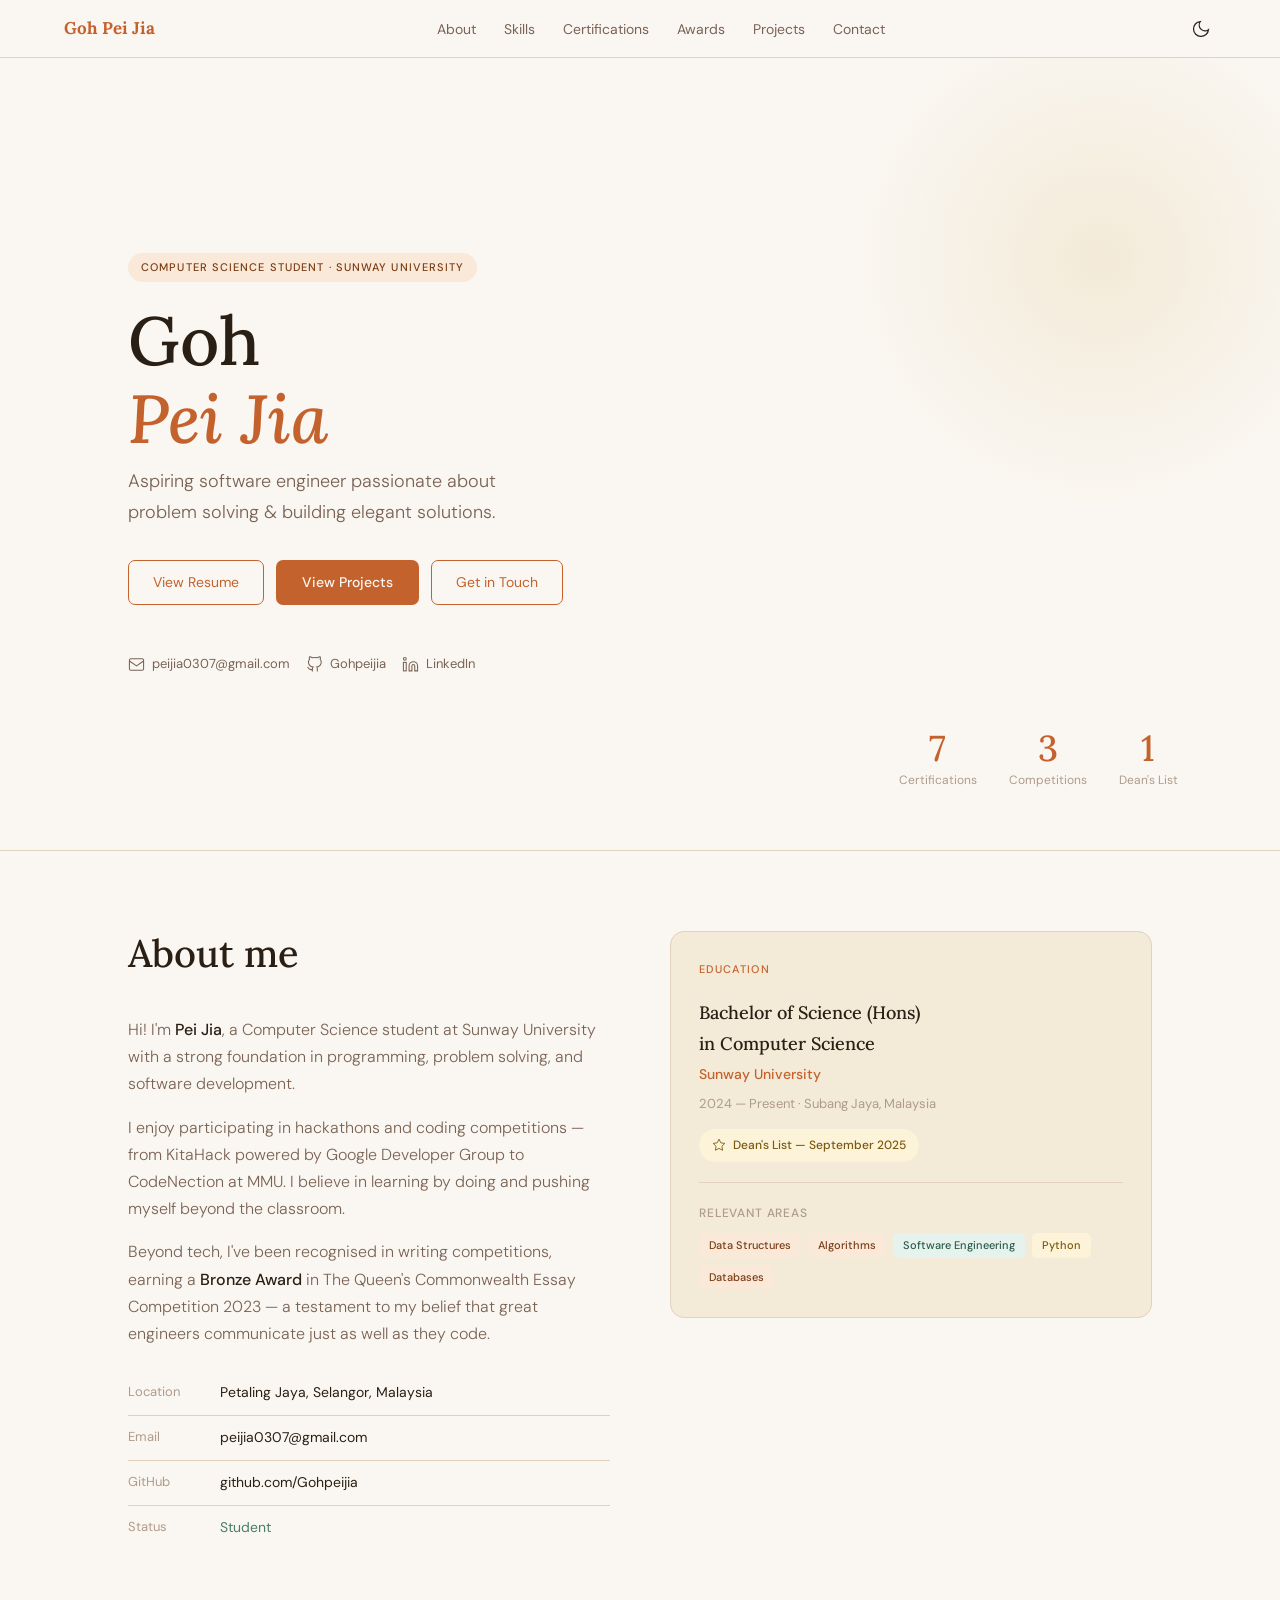
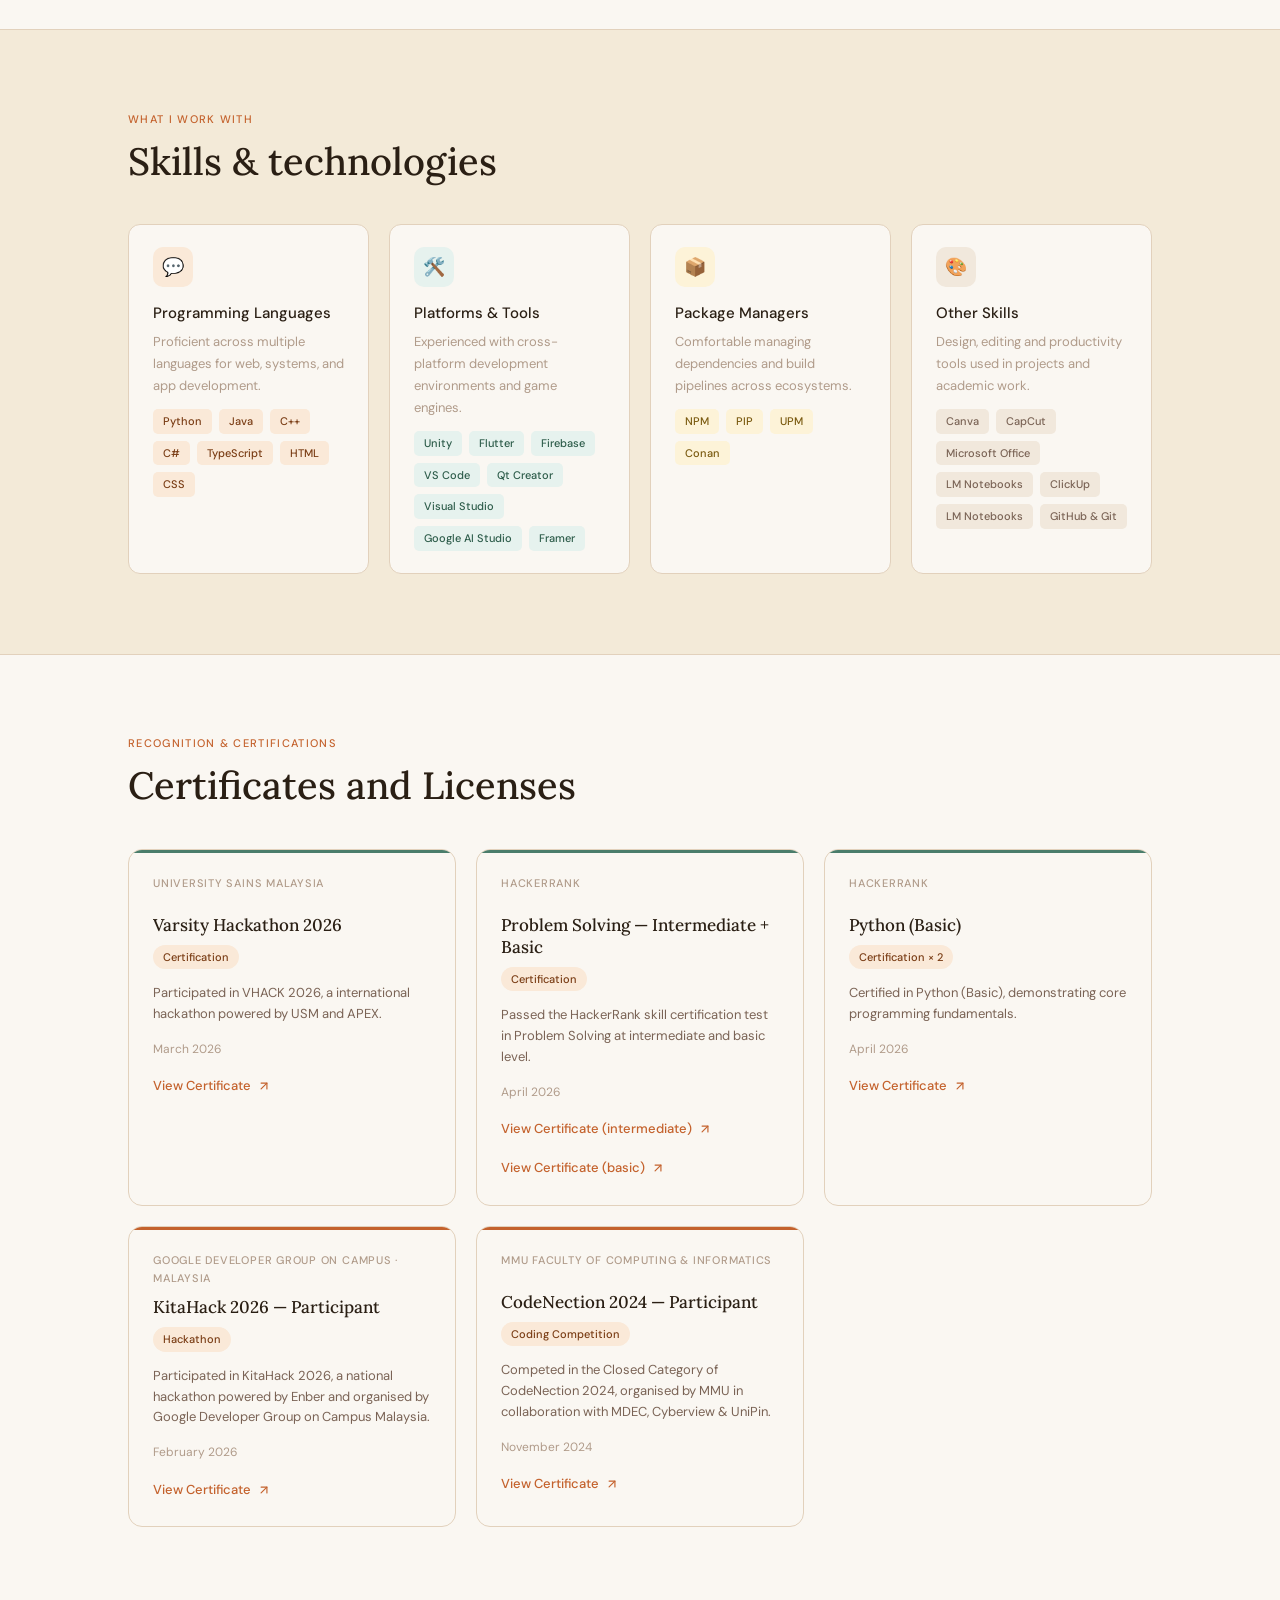
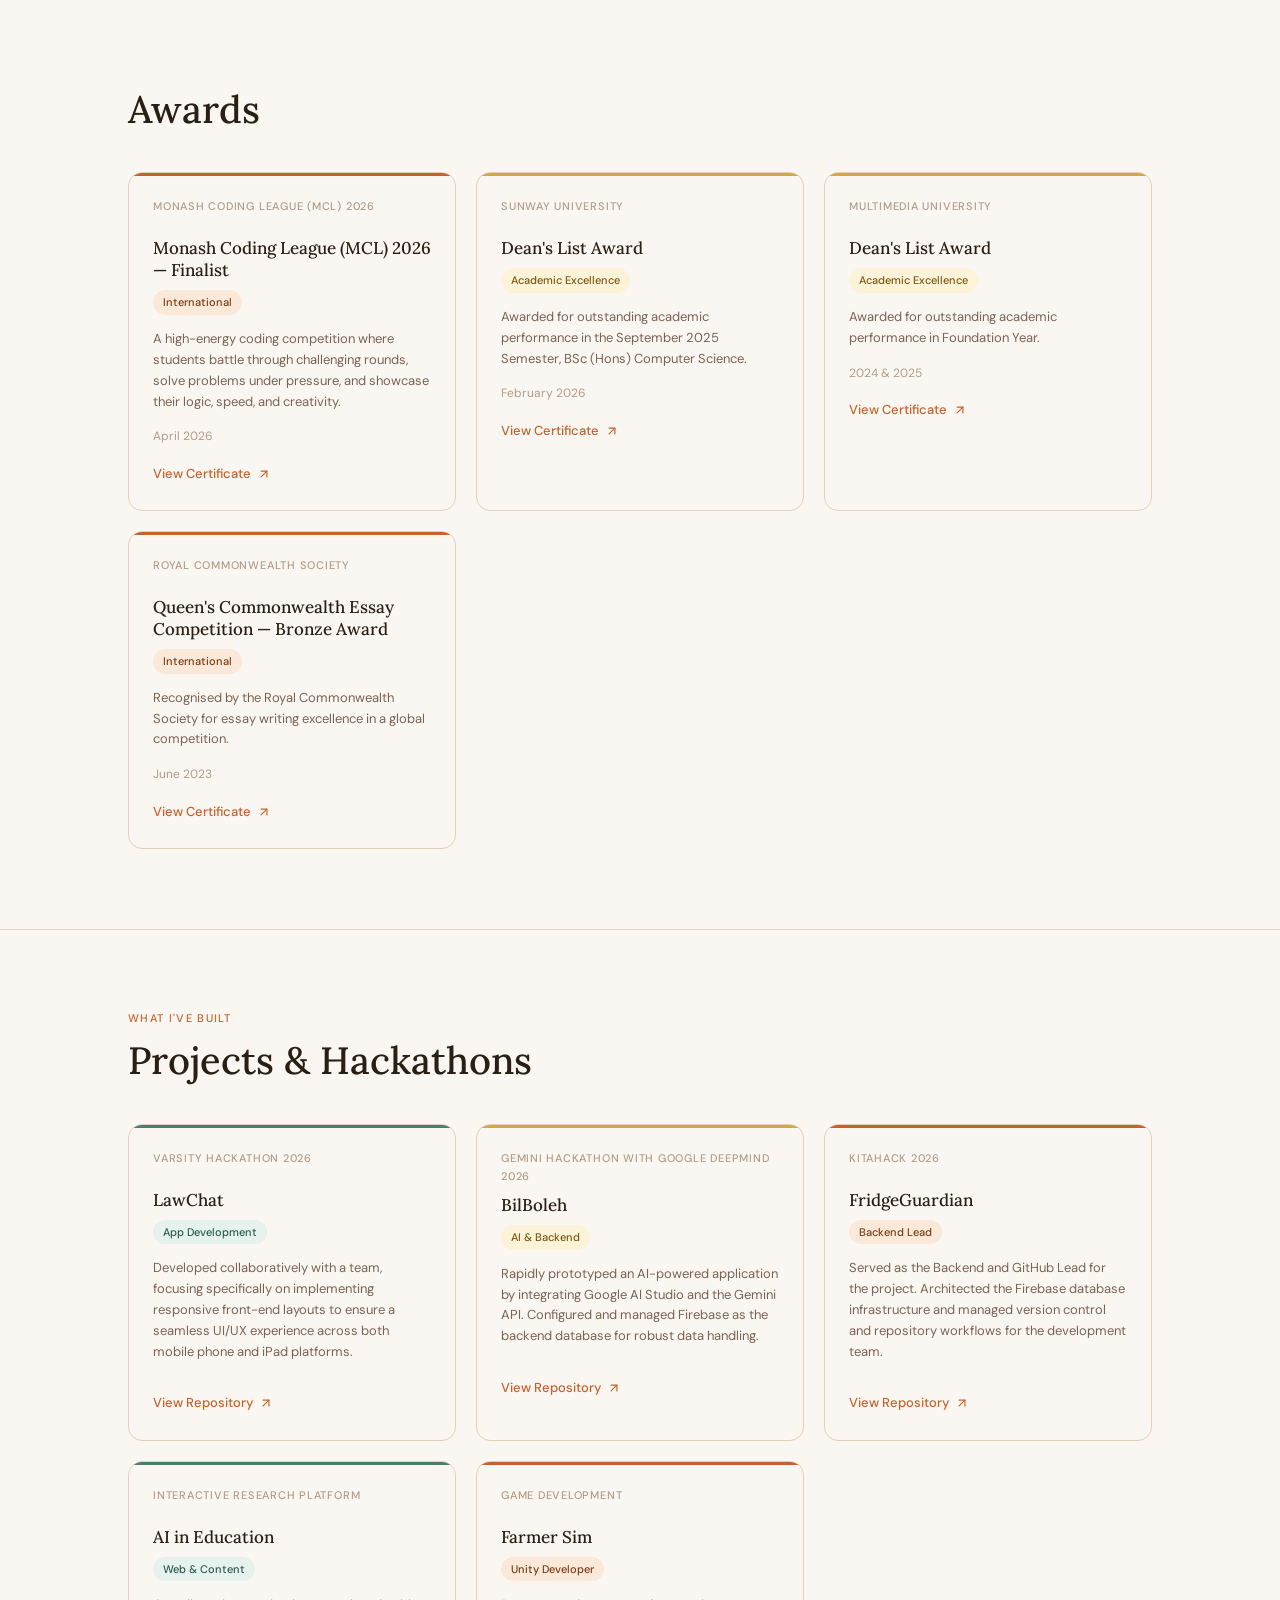
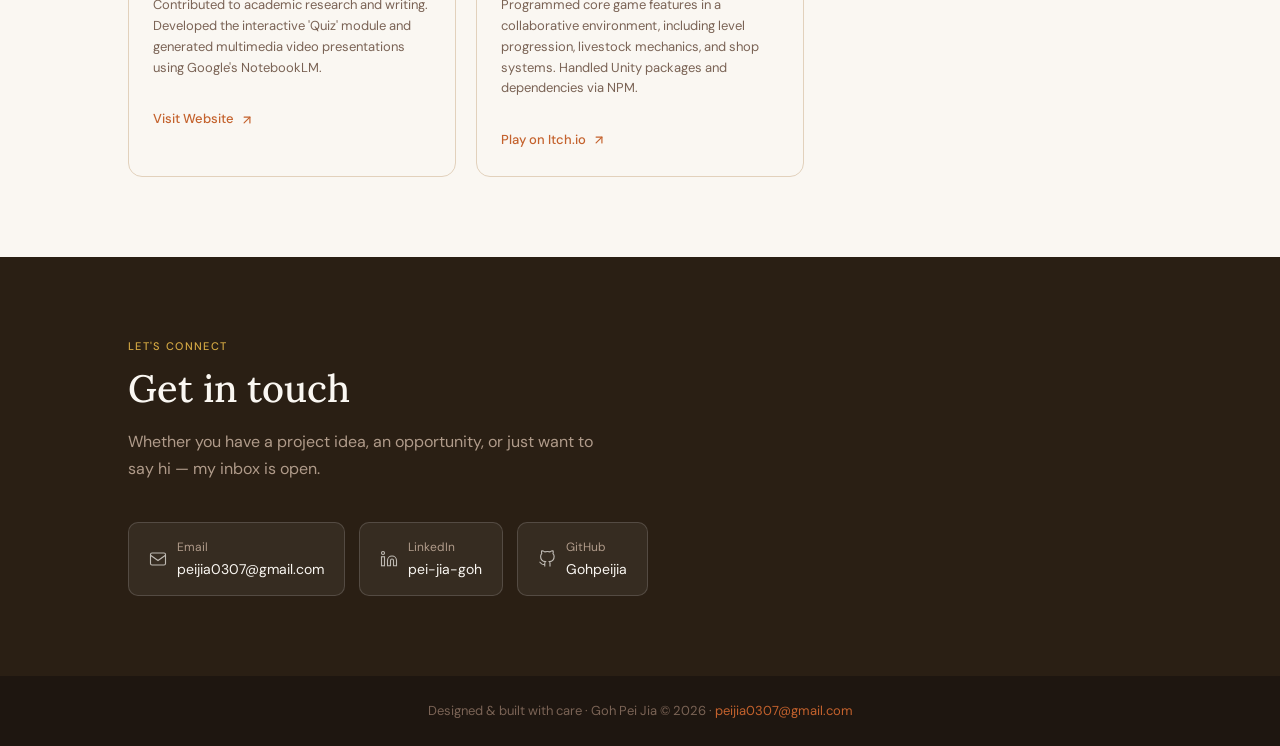
==== commit 2f989999: "add pic" ====
--- a/index.html
+++ b/index.html
@@ -3,7 +3,8 @@
 <head>
 <meta charset="UTF-8"/>
 <meta name="viewport" content="width=device-width, initial-scale=1.0"/>
-<title>Goh Pei Jia — Portfolio</title>
+<title>Goh Pei Jia</title>
+<link rel="icon" type="image/png" href="assests\matrixparrot.gif"/>
 <link rel="preconnect" href="https://fonts.googleapis.com"/>
 <link href="https://fonts.googleapis.com/css2?family=Lora:ital,wght@0,400;0,500;0,600;1,400&family=DM+Sans:wght@300;400;500&display=swap" rel="stylesheet"/>
 <style>
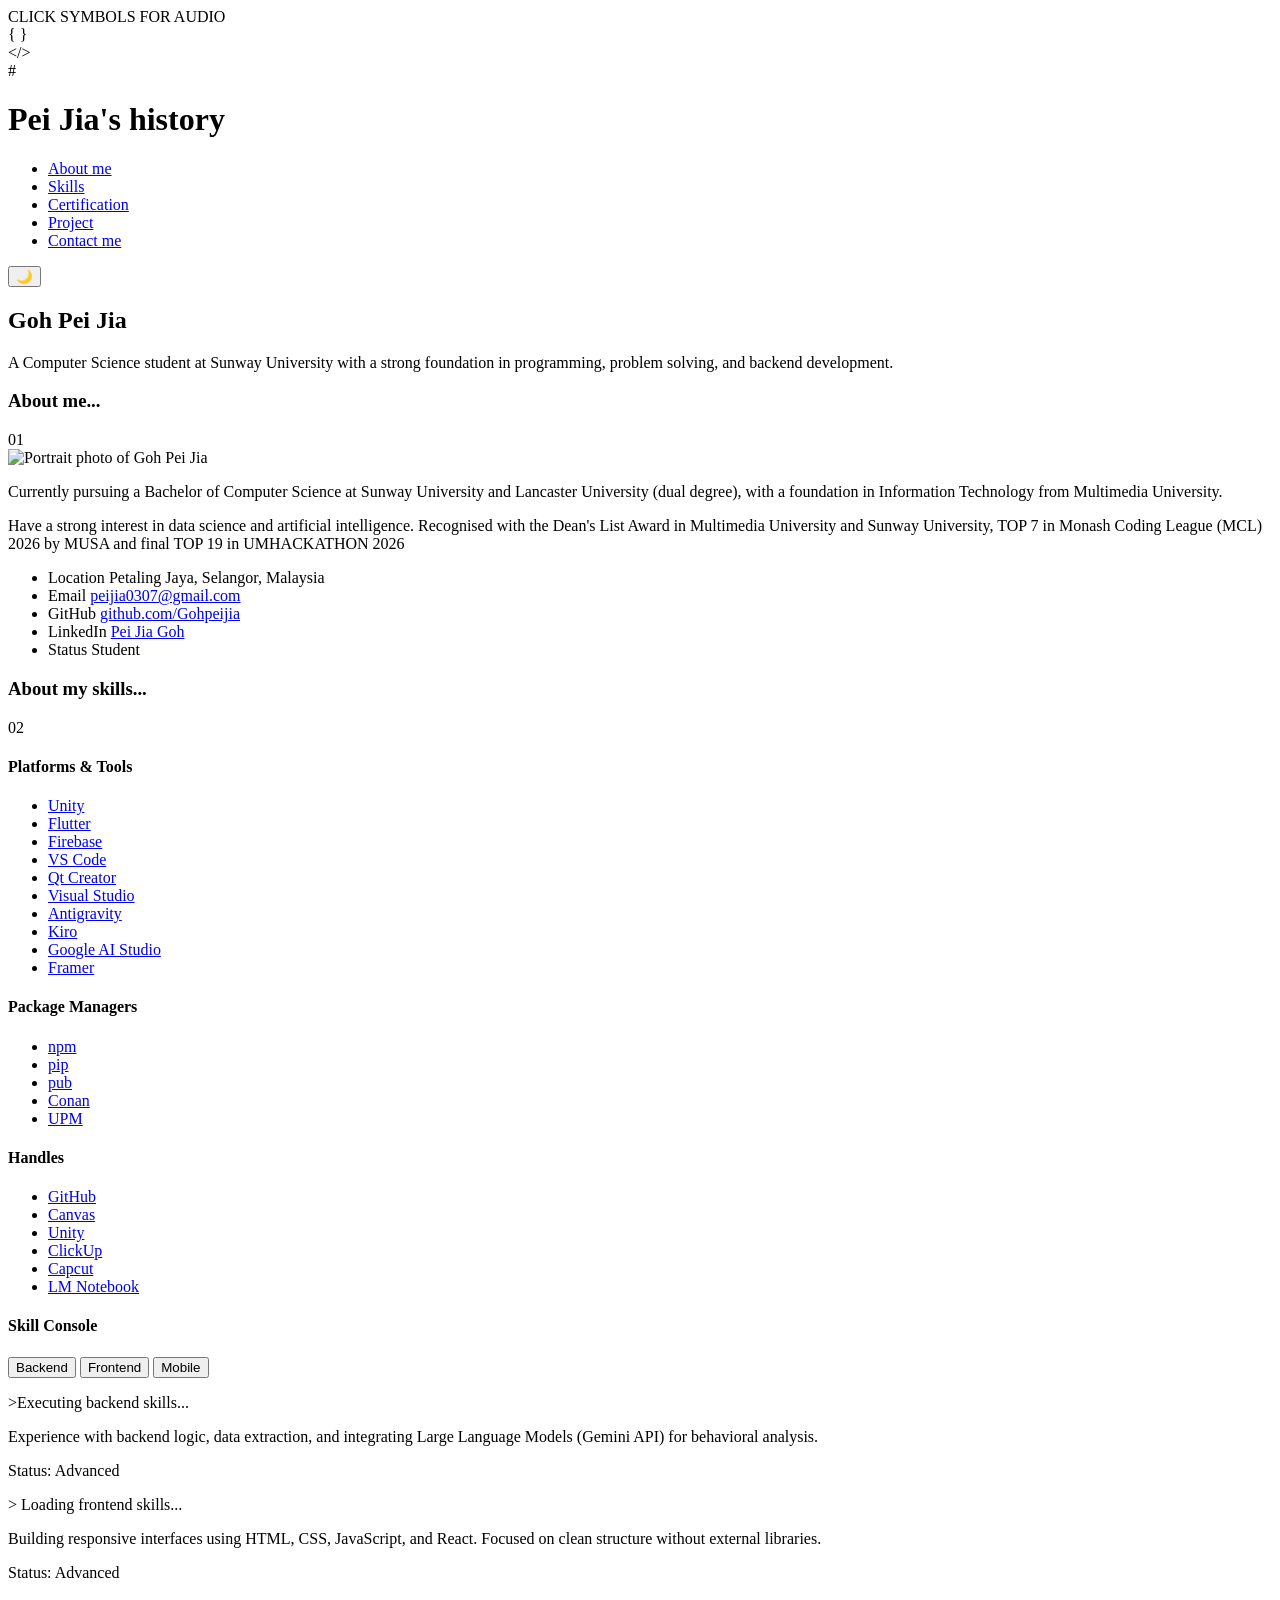
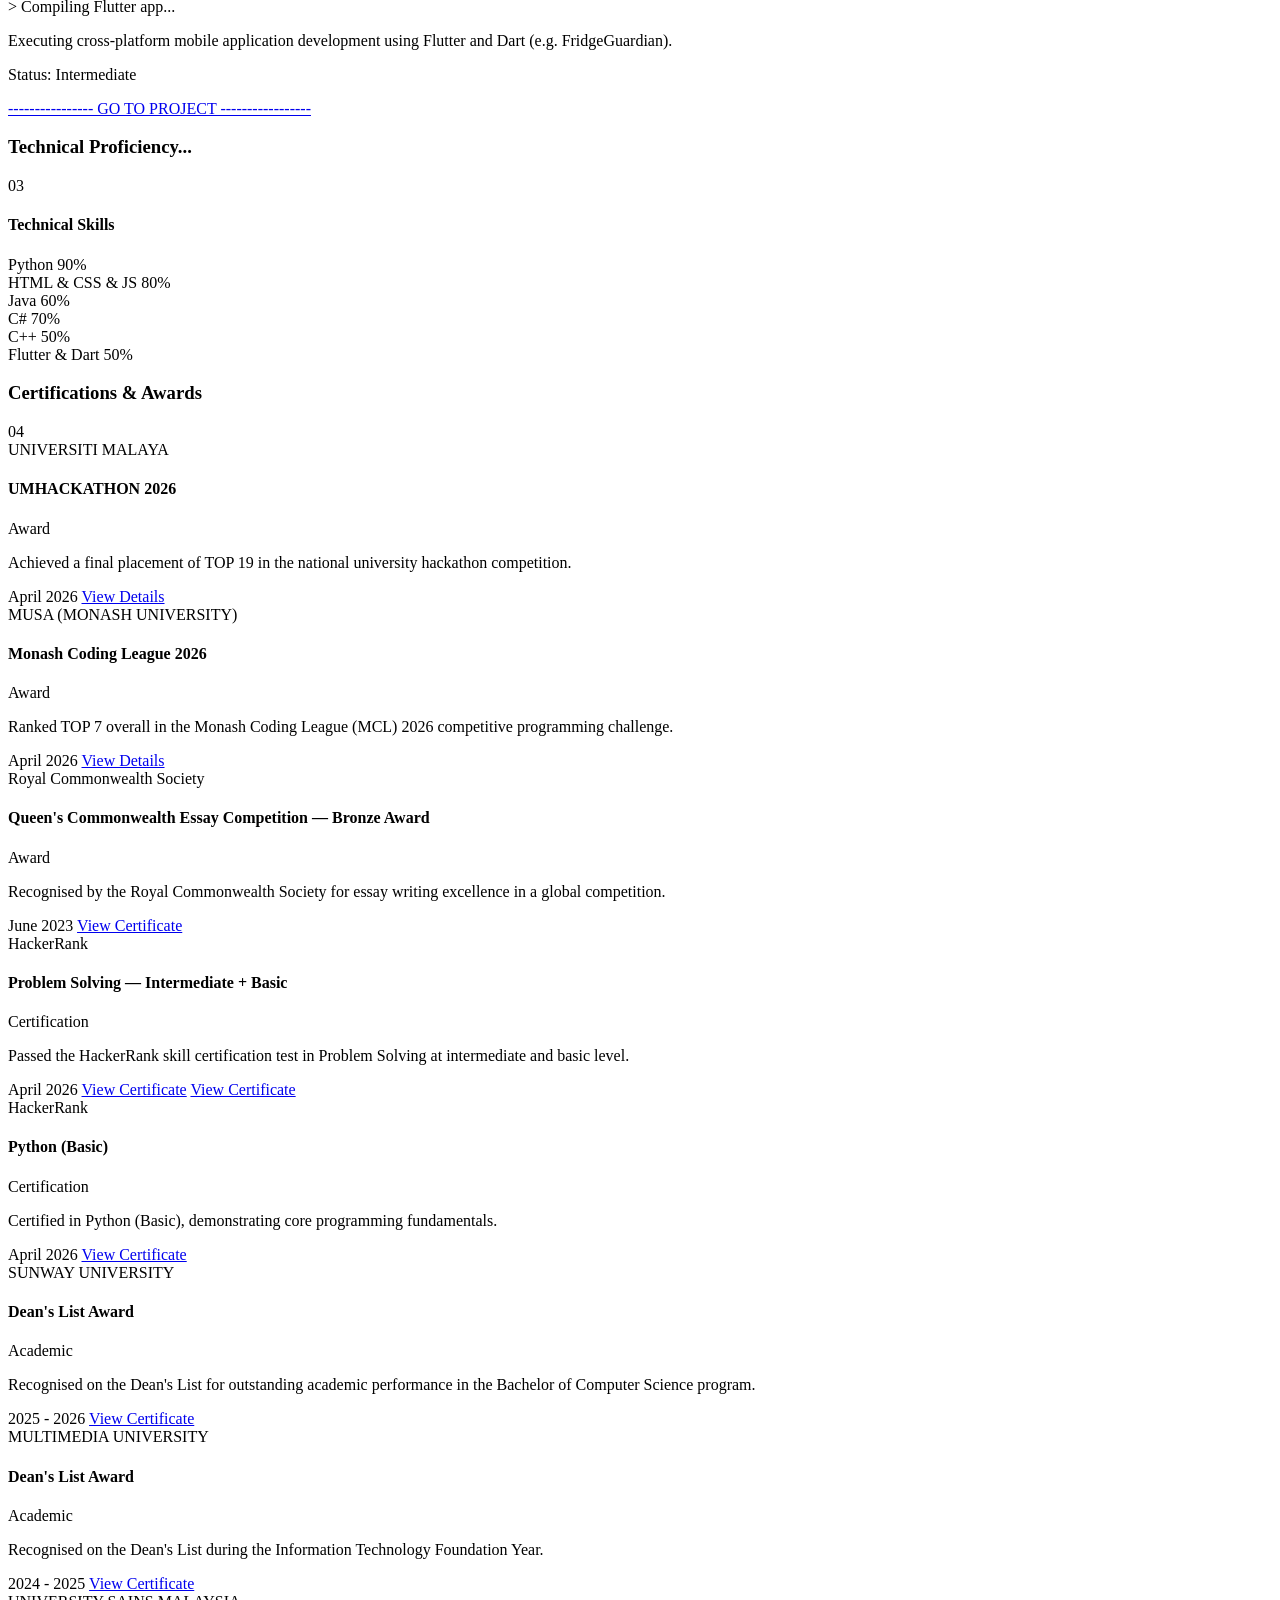
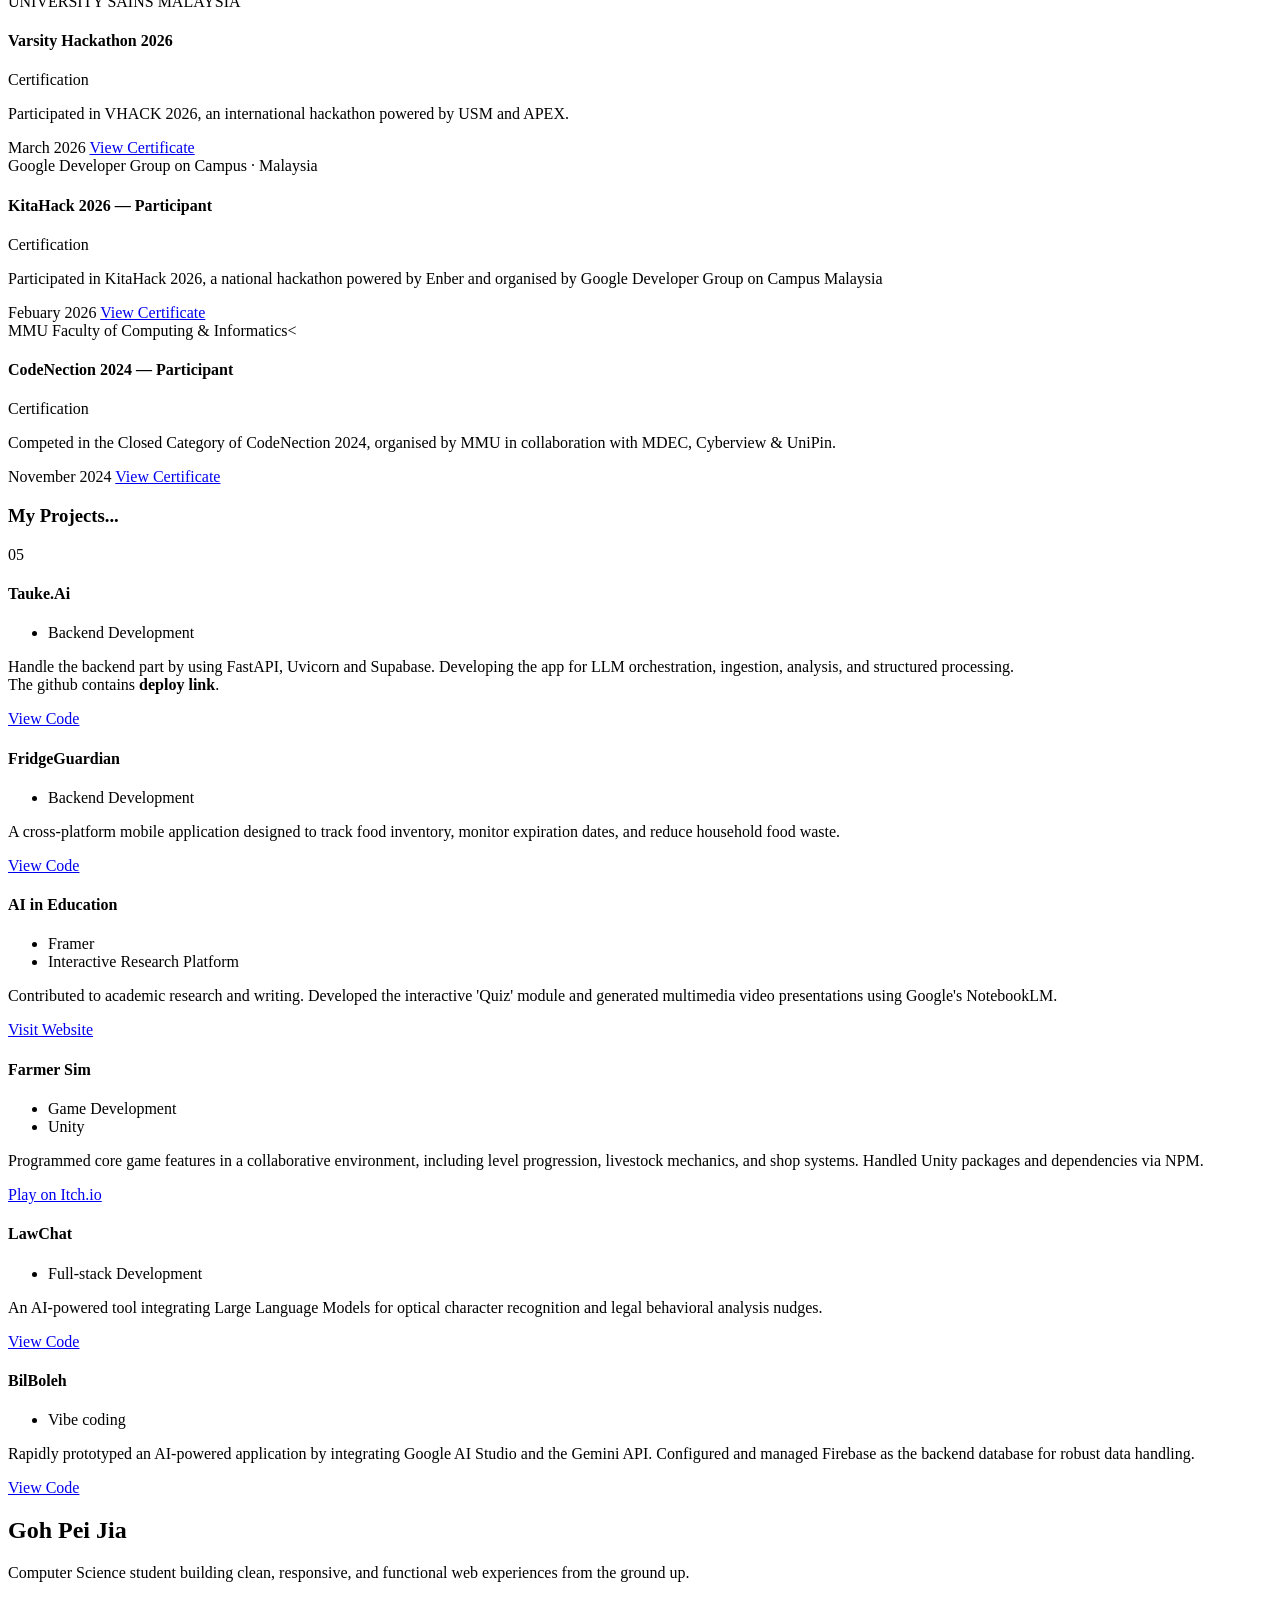
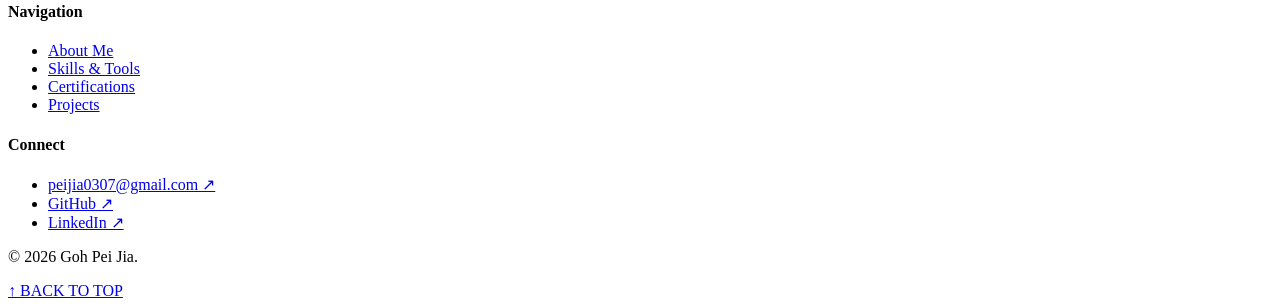
==== commit a7c34196: "idex" ====
--- a/index.html
+++ b/index.html
@@ -1,874 +1,488 @@
 <!DOCTYPE html>
 <html lang="en">
 <head>
-<meta charset="UTF-8"/>
-<meta name="viewport" content="width=device-width, initial-scale=1.0"/>
-<title>Goh Pei Jia</title>
-<link rel="icon" type="image/png" href="assests\matrixparrot.gif"/>
-<link rel="preconnect" href="https://fonts.googleapis.com"/>
-<link href="https://fonts.googleapis.com/css2?family=Lora:ital,wght@0,400;0,500;0,600;1,400&family=DM+Sans:wght@300;400;500&display=swap" rel="stylesheet"/>
-<style>
-  /* LIGHT MODE VARIABLES */
-  :root {
-    --bg: #FAF7F2;
-    --surface: #F3EAD8;
-    --border: #E2D1BC;
-    --terra: #C4622D;
-    --terra-light: #FAE9D8;
-    --terra-dark: #7A3D15;
-    --gold: #D4A843;
-    --gold-light: #FDF3D8;
-    --teal: #4A7D6B;
-    --teal-light: #E6F2EE;
-    --teal-dark: #2D5C4A;
-    --ink: #2A1F14;
-    --muted: #7A6355;
-    --faint: #B09B8A;
-    --sand: #E2D1BC;
-  }
-  /* Smooth transitions for theme switching */
-  body, nav, .skill-card, .ach-card, .edu-card {
-    transition: background-color 0.3s ease, color 0.3s ease, border-color 0.3s ease, box-shadow 0.3s ease;
-  }
-
-  /* DARK MODE VARIABLES */
-  [data-theme="dark"] {
-    --bg: #120F0D;
-    --surface: #1C1815;
-    --border: #332B25;
-    --ink: #FAF7F2;
-    --muted: #A89B8D;
-    --faint: #6A5B50;
-    --sand: #2A241F;
-    /* Adjusting light tags so they don't blind the user in dark mode */
-    --terra-light: rgba(196, 98, 45, 0.15);
-    --teal-light: rgba(74, 125, 107, 0.15);
-    --gold-light: rgba(212, 168, 67, 0.15);
-  }
-
-  /* Theme Button Styling */
-  .theme-btn {
-    background: none; border: none; color: var(--ink);
-    cursor: pointer; padding: 5px; margin-left: 20px;
-    display: flex; align-items: center; justify-content: center;
-    transition: transform 0.2s, color 0.2s;
-  }
-  .theme-btn:hover { transform: scale(1.1); color: var(--terra); }
-  .theme-btn svg { width: 20px; height: 20px; }
-  *, *::before, *::after { box-sizing: border-box; margin: 0; padding: 0; }
-  html { scroll-behavior: smooth; }
-  body { background: var(--bg); color: var(--ink); font-family: 'DM Sans', sans-serif; font-size: 16px; line-height: 1.7; }
-
-  /* NAV */
-  nav {
-    position: sticky; top: 0; z-index: 100;
-    background: rgba(250,247,242,0.92);
-    backdrop-filter: blur(12px);
-    border-bottom: 0.5px solid var(--border);
-    padding: 0 5vw;
-    display: flex; align-items: center; justify-content: space-between;
-    height: 58px;
-  }
-  .nav-logo { font-family: 'Lora', serif; font-size: 17px; color: var(--ink); text-decoration: none; }
-  .nav-logo span { color: var(--terra); }
-  .nav-links { display: flex; gap: 28px; list-style: none; }
-  .nav-links a { text-decoration: none; color: var(--muted); font-size: 14px; font-weight: 400; transition: color 0.2s; }
-  .nav-links a:hover { color: var(--terra); }
-
-  /* HERO */
-  .hero {
-    min-height: 88vh;
-    display: flex; align-items: center;
-    padding: 80px 10vw 60px;
-    position: relative;
-    overflow: hidden;
-  }
-  .hero::before {
-    content: '';
-    position: absolute; top: -60px; right: -80px;
-    width: 520px; height: 520px;
-    background: radial-gradient(circle, #F3EAD8 0%, transparent 70%);
-    border-radius: 50%;
-    z-index: 0;
-  }
-  .hero-content { position: relative; z-index: 1; max-width: 680px; }
-  .hero-tag {
-    display: inline-block;
-    background: var(--terra-light); color: var(--terra-dark);
-    font-size: 11px; font-weight: 500; letter-spacing: 0.1em; text-transform: uppercase;
-    padding: 5px 13px; border-radius: 20px; margin-bottom: 20px;
-  }
-  .hero h1 {
-    font-family: 'Lora', serif;
-    font-size: clamp(42px, 6vw, 68px);
-    font-weight: 500; line-height: 1.15;
-    color: var(--ink); margin-bottom: 8px;
-  }
-  .hero h1 em { color: var(--terra); font-style: italic; }
-  .hero-sub {
-    font-size: 18px; color: var(--muted); font-weight: 300;
-    margin-bottom: 32px;
-  }
-  .hero-ctas { display: flex; gap: 12px; flex-wrap: wrap; margin-bottom: 48px; }
-  .btn-primary {
-    background: var(--terra); color: #FAF7F2;
-    padding: 11px 26px; border-radius: 7px;
-    text-decoration: none; font-size: 14px; font-weight: 500;
-    transition: background 0.2s, transform 0.15s;
-    display: inline-block;
-  }
-  .btn-primary:hover { background: var(--terra-dark); transform: translateY(-1px); }
-  .btn-outline {
-    border: 1px solid var(--terra); color: var(--terra);
-    padding: 10px 24px; border-radius: 7px;
-    text-decoration: none; font-size: 14px; font-weight: 400;
-    transition: background 0.2s;
-    display: inline-block;
-  }
-  .btn-outline:hover { background: var(--terra-light); }
-  .hero-socials { display: flex; gap: 16px; align-items: center; }
-  .social-link {
-    display: flex; align-items: center; gap: 7px;
-    text-decoration: none; color: var(--muted); font-size: 13px;
-    transition: color 0.2s;
-  }
-  .social-link:hover { color: var(--terra); }
-  .social-link svg { width: 17px; height: 17px; }
-  .hero-stats {
-    position: absolute; right: 8vw; bottom: 60px;
-    display: flex; gap: 32px;
-  }
-  .stat { text-align: center; }
-  .stat-num { font-family: 'Lora', serif; font-size: 36px; color: var(--terra); font-weight: 500; line-height: 1; }
-  .stat-label { font-size: 12px; color: var(--faint); margin-top: 4px; }
-
-  /* SECTIONS */
-  section { padding: 80px 10vw; }
-  .section-eyebrow {
-    font-size: 11px; font-weight: 500; letter-spacing: 0.12em;
-    text-transform: uppercase; color: var(--terra);
-    margin-bottom: 10px;
-  }
-  .section-title {
-    font-family: 'Lora', serif; font-size: clamp(26px, 3.5vw, 38px);
-    font-weight: 500; color: var(--ink); margin-bottom: 40px;
-    line-height: 1.2;
-  }
-  .divider { height: 0.5px; background: var(--border); margin: 0; }
-
-  /* ABOUT */
-  .about-grid { display: grid; grid-template-columns: 1fr 1fr; gap: 60px; align-items: start; }
-  .about-text p { color: var(--muted); margin-bottom: 16px; font-weight: 300; font-size: 16px; }
-  .about-text p strong { color: var(--ink); font-weight: 500; }
-  .about-detail-list { list-style: none; margin-top: 24px; }
-  .about-detail-list li {
-    display: flex; align-items: flex-start; gap: 12px;
-    padding: 10px 0; border-bottom: 0.5px solid var(--border);
-    font-size: 14px; color: var(--muted);
-  }
-  .about-detail-list li:last-child { border-bottom: none; }
-  .about-detail-list .detail-label { color: var(--faint); min-width: 80px; font-size: 13px; }
-  .about-detail-list .detail-val { color: var(--ink); font-weight: 400; }
-  .edu-card {
-    background: var(--surface); border-radius: 14px;
-    padding: 28px; border: 0.5px solid var(--border);
-  }
-  .edu-card h4 { font-family: 'Lora', serif; font-size: 18px; font-weight: 500; margin-bottom: 4px; }
-  .edu-card .uni { color: var(--terra); font-size: 14px; font-weight: 500; margin-bottom: 6px; }
-  .edu-card .year { color: var(--faint); font-size: 13px; margin-bottom: 14px; }
-  .dean-badge {
-    display: inline-flex; align-items: center; gap: 7px;
-    background: var(--gold-light); color: #7A5A10;
-    padding: 6px 13px; border-radius: 20px;
-    font-size: 12px; font-weight: 500;
-  }
-  .dean-badge svg { width: 14px; height: 14px; }
-
-  /* SKILLS */
-  .skills-section { background: var(--surface); }
-  .skills-grid { display: grid; grid-template-columns: repeat(auto-fit, minmax(220px, 1fr)); gap: 20px; }
-  .skill-card {
-    background: var(--bg); border-radius: 12px;
-    padding: 22px 24px; border: 0.5px solid var(--border);
-    transition: transform 0.2s, box-shadow 0.2s;
-  }
-  .skill-card:hover { transform: translateY(-3px); box-shadow: 0 8px 24px rgba(42,31,20,0.07); }
-  .skill-icon {
-    width: 40px; height: 40px; border-radius: 10px;
-    display: flex; align-items: center; justify-content: center;
-    margin-bottom: 14px; font-size: 18px;
-  }
-  .skill-card h4 { font-size: 15px; font-weight: 500; margin-bottom: 4px; }
-  .skill-card p { font-size: 13px; color: var(--faint); }
-  .skill-tags { display: flex; flex-wrap: wrap; gap: 7px; margin-top: 12px; }
-  .tag {
-    padding: 3px 10px; border-radius: 5px;
-    font-size: 11px; font-weight: 500;
-  }
-  .tag-terra { background: var(--terra-light); color: var(--terra-dark); }
-  .tag-teal { background: var(--teal-light); color: var(--teal-dark); }
-  .tag-gold { background: var(--gold-light); color: #7A5A10; }
-  .tag-sand { background: #F1E8DC; color: var(--muted); }
-
-  /* Certificates and Licenses */
-  .ach-grid { display: grid; grid-template-columns: repeat(auto-fit, minmax(280px, 1fr)); gap: 20px; }
-  .ach-card {
-    background: var(--bg); border-radius: 14px; padding: 24px;
-    border: 0.5px solid var(--border);
-    transition: transform 0.2s;
-    position: relative; overflow: hidden;
-  }
-  .ach-card::before {
-    content: '';
-    position: absolute; top: 0; left: 0;
-    height: 3px; width: 100%;
-  }
-  .ach-card.accent-terra::before { background: var(--terra); }
-  .ach-card.accent-gold::before { background: var(--gold); }
-  .ach-card.accent-teal::before { background: var(--teal); }
-  .ach-card:hover { transform: translateY(-3px); }
-  .ach-org { font-size: 11px; font-weight: 500; letter-spacing: 0.07em; text-transform: uppercase; color: var(--faint); margin-bottom: 8px; min-height: 32px; }
-  .ach-title { font-family: 'Lora', serif; font-size: 17px; font-weight: 500; color: var(--ink); margin-bottom: 6px; line-height: 1.3; }
-  .ach-desc { font-size: 13px; color: var(--muted); margin-bottom: 14px; line-height: 1.6; }
-  .ach-date { font-size: 12px; color: var(--faint); }
-  .ach-badge {
-    display: inline-block;
-    padding: 3px 10px; border-radius: 20px;
-    font-size: 11px; font-weight: 500;
-    margin-bottom: 14px;
-  }
-  .btn-link {
-    display: inline-flex; 
-    align-items: center; 
-    gap: 6px;
-    margin-top: 16px;
-    font-size: 13px; 
-    font-weight: 500; 
-    color: var(--terra); 
-    text-decoration: none;
-    transition: color 0.2s, transform 0.2s;
-  }
-  .btn-link:hover { 
-    color: var(--terra-dark); 
-    transform: translateX(2px);
-  }
-  .btn-link svg { 
-    width: 14px; 
-    height: 14px; 
-  }
-
-  /* ACHIEVEMENTS */
-  .ach-grid { display: grid; grid-template-columns: repeat(auto-fit, minmax(280px, 1fr)); gap: 20px; }
-  .ach-card {
-    background: var(--bg); border-radius: 14px; padding: 24px;
-    border: 0.5px solid var(--border);
-    transition: transform 0.2s;
-    position: relative; overflow: hidden;
-  }
-  .ach-card::before {
-    content: '';
-    position: absolute; top: 0; left: 0;
-    height: 3px; width: 100%;
-  }
-  .ach-card.accent-terra::before { background: var(--terra); }
-  .ach-card.accent-gold::before { background: var(--gold); }
-  .ach-card.accent-teal::before { background: var(--teal); }
-  .ach-card:hover { transform: translateY(-3px); }
-  .ach-org { font-size: 11px; font-weight: 500; letter-spacing: 0.07em; text-transform: uppercase; color: var(--faint); margin-bottom: 8px; }
-  .ach-title { font-family: 'Lora', serif; font-size: 17px; font-weight: 500; color: var(--ink); margin-bottom: 6px; line-height: 1.3; }
-  .ach-desc { font-size: 13px; color: var(--muted); margin-bottom: 14px; line-height: 1.6; }
-  .ach-date { font-size: 12px; color: var(--faint); }
-  .ach-badge {
-    display: inline-block;
-    padding: 3px 10px; border-radius: 20px;
-    font-size: 11px; font-weight: 500;
-    margin-bottom: 14px;
-  }
-
-  /* PROJECTS */
-  .projects-placeholder {
-    text-align: center; padding: 60px 40px;
-    background: var(--surface); border-radius: 16px;
-    border: 1.5px dashed var(--border);
-  }
-  .projects-placeholder p { color: var(--muted); font-size: 15px; margin-top: 12px; }
-  .projects-placeholder .placeholder-icon {
-    font-size: 40px; display: block; margin-bottom: 8px;
-  }
-
-  /* CONTACT */
-  .contact-section { background: var(--ink); }
-  .contact-section .section-eyebrow { color: var(--gold); }
-  .contact-section .section-title { color: #FAF7F2; margin-bottom: 16px; }
-  .contact-sub { color: #B09B8A; font-size: 16px; margin-bottom: 40px; max-width: 480px; }
-  .contact-links { display: flex; flex-wrap: wrap; gap: 14px; }
-  .contact-link {
-    display: flex; align-items: center; gap: 10px;
-    background: rgba(255,255,255,0.06); border: 0.5px solid rgba(255,255,255,0.15);
-    border-radius: 10px; padding: 14px 20px;
-    text-decoration: none; color: #FAF7F2;
-    font-size: 14px; transition: background 0.2s;
-  }
-  .contact-link:hover { background: rgba(196,98,45,0.2); border-color: var(--terra); }
-  .contact-link svg { width: 18px; height: 18px; opacity: 0.7; }
-  .contact-link span { font-size: 12px; color: #B09B8A; display: block; }
-
-  /* FOOTER */
-  footer {
-    background: #1E1610; color: #7A6355;
-    text-align: center; padding: 24px;
-    font-size: 13px;
-  }
-  footer a { color: var(--terra); text-decoration: none; }
-
-  /* ANIMATIONS */
-  @keyframes fadeUp {
-    from { opacity: 0; transform: translateY(18px); }
-    to { opacity: 1; transform: translateY(0); }
-  }
-  .hero-content > * { animation: fadeUp 0.6s ease both; }
-  .hero-content > *:nth-child(1) { animation-delay: 0.1s; }
-  .hero-content > *:nth-child(2) { animation-delay: 0.2s; }
-  .hero-content > *:nth-child(3) { animation-delay: 0.3s; }
-  .hero-content > *:nth-child(4) { animation-delay: 0.4s; }
-  .hero-content > *:nth-child(5) { animation-delay: 0.5s; }
-
-  @media (max-width: 768px) {
-    .about-grid { grid-template-columns: 1fr; gap: 32px; }
-    .hero-stats { position: static; margin-top: 40px; justify-content: flex-start; }
-    nav { padding: 0 5vw; }
-    .nav-links { gap: 16px; }
-    section { padding: 60px 6vw; }
-    .hero { padding: 60px 6vw 50px; }
-  }
-
-  /* 1. Fix Nav Bar Background in Dark Mode */
-  [data-theme="dark"] nav {
-    background: rgba(18, 15, 13, 0.92); /* Matches dark mode background */
-    border-bottom: 0.5px solid var(--border);
-  }
-
-  /* 2. Remove the Glowing Circle in Dark Mode */
-  [data-theme="dark"] .hero::before {
-    display: none; 
-  }
-
-  /* 3. Fix Contact Section (Stop it from turning white) */
-  .contact-section {
-    background: #2A1F14; /* Hardcode to dark instead of var(--ink) */
-  }
-  [data-theme="dark"] .contact-section {
-    background: var(--surface); /* Keep it dark in dark mode */
-  }
-  [data-theme="dark"] .tag-terra {
-    color: #E68B5E; /* A brighter orange so it pops */
-  }
-  [data-theme="dark"] .tag-teal {
-    color: #72B79D; /* A brighter green */
-  }
-  [data-theme="dark"] .tag-gold {
-    color: #E3C174; /* A brighter yellow */
-  }
-  [data-theme="dark"] .tag-sand {
-    background: rgba(255, 255, 255, 0.1); /* Changes the bright beige to a sleek translucent dark look */
-    color: var(--ink); /* Makes the text light and readable */
-  }
-</style>
+    <meta charset="UTF-8">
+    <meta name="viewport" content="width=device-width, initial-scale=1.0">
+    <title>Goh Pei Jia</title>
+    <link rel="icon" type="image/png" href="../Assets/Portfolio/GohPeiJia/matrixparrot.gif">
+    <link rel="stylesheet" href="../CSS/peijia_portfolio.css">
 </head>
-<body>
-
-<!-- NAV -->
-<nav>
-  <a href="#" class="nav-logo"> <b><span>Goh</span> <span>Pei</span> <span>Jia</span></a></b>
-  <ul class="nav-links">
-    <li><a href="#about">About</a></li>
-    <li><a href="#skills">Skills</a></li>
-    <li><a href="#certifications">Certifications</a></li>
-    <li><a href="#awards">Awards</a></li>
-    <li><a href="#projects">Projects</a></li>
-    <li><a href="#contact">Contact</a></li>
-  </ul>
-  <button id="theme-toggle" class="theme-btn" aria-label="Toggle Dark Mode">
-    <svg id="moon-icon" viewBox="0 0 24 24" fill="none" stroke="currentColor" stroke-width="1.5"><path d="M21 12.79A9 9 0 1 1 11.21 3 7 7 0 0 0 21 12.79z"></path></svg>
-    <svg id="sun-icon" viewBox="0 0 24 24" fill="none" stroke="currentColor" stroke-width="1.5" style="display: none;"><circle cx="12" cy="12" r="5"></circle><line x1="12" y1="1" x2="12" y2="3"></line><line x1="12" y1="21" x2="12" y2="23"></line><line x1="4.22" y1="4.22" x2="5.64" y2="5.64"></line><line x1="18.36" y1="18.36" x2="19.78" y2="19.78"></line><line x1="1" y1="12" x2="3" y2="12"></line><line x1="21" y1="12" x2="23" y2="12"></line><line x1="4.22" y1="19.78" x2="5.64" y2="18.36"></line><line x1="18.36" y1="5.64" x2="19.78" y2="4.22"></line></svg>
-  </button>
-</nav>
-
-<!-- HERO -->
-<section class="hero" id="home">
-  <div class="hero-content">
-    <span class="hero-tag">Computer Science Student · Sunway University</span>
-    <h1>Goh<br><em>Pei Jia</em></h1>
-    <p class="hero-sub">Aspiring software engineer passionate about<br>problem solving & building elegant solutions.</p>
-    <div class="hero-ctas">
-      <a href="https://canva.link/h31v5njpulng221" class="btn-outline">View Resume</a>
-      <a href="#projects" class="btn-primary">View Projects</a>
-      <a href="#contact" class="btn-outline">Get in Touch</a>
+<body data-theme="light">
+
+    <div class="scroll-tracker-container" aria-hidden="true">
+        <div class="scroll-tracker-line" id="scroll-line"></div>
     </div>
-    <div class="hero-socials">
-      <a href="mailto:peijia0307@gmail.com" class="social-link">
-        <svg viewBox="0 0 24 24" fill="none" stroke="currentColor" stroke-width="1.5"><rect x="2" y="4" width="20" height="16" rx="2"/><path d="m2 7 10 7 10-7"/></svg>
-        peijia0307@gmail.com
-      </a>
-      <a href="https://github.com/Gohpeijia" target="_blank" class="social-link">
-        <svg viewBox="0 0 24 24" fill="none" stroke="currentColor" stroke-width="1.5"><path d="M9 19c-5 1.5-5-2.5-7-3m14 6v-3.87a3.37 3.37 0 0 0-.94-2.61c3.14-.35 6.44-1.54 6.44-7A5.44 5.44 0 0 0 20 4.77 5.07 5.07 0 0 0 19.91 1S18.73.65 16 2.48a13.38 13.38 0 0 0-7 0C6.27.65 5.09 1 5.09 1A5.07 5.07 0 0 0 5 4.77a5.44 5.44 0 0 0-1.5 3.78c0 5.42 3.3 6.61 6.44 7A3.37 3.37 0 0 0 9 18.13V22"/></svg>
-        Gohpeijia
-      </a>
-      <a href="https://www.linkedin.com/in/pei-jia-goh" target="_blank" class="social-link">
-        <svg viewBox="0 0 24 24" fill="none" stroke="currentColor" stroke-width="1.5"><path d="M16 8a6 6 0 0 1 6 6v7h-4v-7a2 2 0 0 0-2-2 2 2 0 0 0-2 2v7h-4v-7a6 6 0 0 1 6-6z"/><rect x="2" y="9" width="4" height="12"/><circle cx="4" cy="4" r="2"/></svg>
-        LinkedIn
-      </a>
-    </div>
-  </div>
-  <div class="hero-stats">
-    <div class="stat">
-      <div class="stat-num">7</div>
-      <div class="stat-label">Certifications</div>
-    </div>
-    <div class="stat">
-      <div class="stat-num">3</div>
-      <div class="stat-label">Competitions</div>
-    </div>
-    <div class="stat">
-      <div class="stat-num">1</div>
-      <div class="stat-label">Dean's List</div>
-    </div>
-  </div>
-</section>
-
-<div class="divider"></div>
-
-<!-- ABOUT -->
-<section id="about">
-  <div class="about-grid reveal">
-    <div class="about-text">
-      <h1 class="section-title reveal">About me</h1>
-      <p>Hi! I'm <strong>Pei Jia</strong>, a Computer Science student at Sunway University with a strong foundation in programming, problem solving, and software development.</p>
-      <p>I enjoy participating in hackathons and coding competitions — from KitaHack powered by Google Developer Group to CodeNection at MMU. I believe in learning by doing and pushing myself beyond the classroom.</p>
-      <p>Beyond tech, I've been recognised in writing competitions, earning a <strong>Bronze Award</strong> in The Queen's Commonwealth Essay Competition 2023 — a testament to my belief that great engineers communicate just as well as they code.</p>
-      <ul class="about-detail-list">
-        <li><span class="detail-label">Location</span><span class="detail-val">Petaling Jaya, Selangor, Malaysia</span></li>
-        <li><span class="detail-label">Email</span><span class="detail-val">peijia0307@gmail.com</span></li>
-        <li><span class="detail-label">GitHub</span><span class="detail-val">github.com/Gohpeijia</span></li>
-        <li><span class="detail-label">Status</span><span class="detail-val" style="color:var(--teal);">Student</span></li>
-      </ul>
-    </div>
-    <div>
-      <div class="edu-card">
-        <div class="section-eyebrow" style="margin-bottom:20px;">Education</div>
-        <h4>Bachelor of Science (Hons)<br>in Computer Science</h4>
-        <div class="uni">Sunway University</div>
-        <div class="year">2024 — Present · Subang Jaya, Malaysia</div>
-        <div class="dean-badge">
-          <svg viewBox="0 0 24 24" fill="none" stroke="currentColor" stroke-width="1.5"><polygon points="12 2 15.09 8.26 22 9.27 17 14.14 18.18 21.02 12 17.77 5.82 21.02 7 14.14 2 9.27 8.91 8.26 12 2"/></svg>
-          Dean's List — September 2025
+
+    <div class="audio-hint" id="audio-hint-text">CLICK SYMBOLS FOR AUDIO</div>
+    <div class="floating-decor right-pos-1" aria-hidden="true">{ }</div>
+    <div class="floating-decor right-pos-2" aria-hidden="true">&lt;/&gt;</div>
+    <div class="floating-decor right-pos-3" aria-hidden="true">#</div>
+
+    <header class="site-header">
+        <div class="nav-container">
+            <div class="logo">
+                <h1>Pei Jia's history</h1>
+            </div>
+            <nav aria-label="Main Navigation">
+                <ul class="nav-links">
+                    <li><a href="#aboutme">About me</a></li>
+                    <li><a href="#skills">Skills</a></li>
+                    <li><a href="#cert">Certification</a></li>
+                    <li><a href="#project">Project</a></li>
+                    <li><a href="#contactme">Contact me</a></li>
+                </ul>
+            </nav>
+            <button id="theme-toggle" aria-label="Toggle Dark Mode">
+                <span class="theme-icon">🌙</span>
+            </button>
         </div>
-        <div style="margin-top:20px; padding-top:20px; border-top:0.5px solid var(--border);">
-          <div style="font-size:12px; color:var(--faint); margin-bottom:10px; font-weight:500; text-transform:uppercase; letter-spacing:0.07em;">Relevant areas</div>
-          <div style="display:flex; flex-wrap:wrap; gap:7px;">
-            <span class="tag tag-terra">Data Structures</span>
-            <span class="tag tag-terra">Algorithms</span>
-            <span class="tag tag-teal">Software Engineering</span>
-            <span class="tag tag-gold">Python</span>
-            <span class="tag tag-terra">Databases</span>
-          </div>
+    </header>
+
+    <main>
+        <section id="aboutme" class="aboutme">
+            <div>
+                <h2>Goh Pei Jia</h2>
+                <p>A Computer Science student at Sunway University with a strong foundation in programming, problem solving, and backend development.</p>
+            </div>
+        </section>
+
+        <section class="personalinfo">
+            <article class="grid-item">
+                <div class="item-header">
+                    <h3>About me...</h3>
+                    <span class="chapter-number">01</span>
+                </div>
+
+                <div class="item-content">
+                    <img src="../Assets/Portfolio/GohPeiJia/GohPeiJiaImage.png" alt="Portrait photo of Goh Pei Jia" class="responsive-img">
+                    
+                    <div class="profile-details">
+                        
+                        <p>Currently pursuing a Bachelor of Computer Science at Sunway University and Lancaster University (dual degree), with a foundation in Information Technology from Multimedia University.</p>
+                        <p>Have a strong interest in data science and artificial intelligence. Recognised with the Dean's List Award in Multimedia University and Sunway University, TOP 7 in Monash Coding League (MCL) 2026 by MUSA and final TOP 19 in UMHACKATHON 2026</p>
+                        
+                        <ul class="info-list">
+                            <li>
+                                <span class="info-label">Location</span>
+                                Petaling Jaya, Selangor, Malaysia
+                            </li>
+                            <li>
+                                <span class="info-label">Email</span>
+                                <a href="mailto:peijia0307@gmail.com">peijia0307@gmail.com</a>
+                            </li>
+                            <li>
+                                <span class="info-label">GitHub</span>
+                                <a href="https://github.com/Gohpeijia">github.com/Gohpeijia</a>
+                            </li>
+                            <li>
+                                <span class="info-label">LinkedIn</span>
+                                <a href="https://www.linkedin.com/in/pei-jia-goh/">Pei Jia Goh</a>
+                            </li>
+                            <li>
+                                <span class="info-label">Status</span>
+                                Student
+                            </li>
+                        </ul>
+                    </div>
+                </div>
+            </article>
+        
+        <section id="skills"></section>
+            <article class="grid-item">
+                <div class="item-header">
+                    <h3>About my skills...</h3>
+                    <span class="chapter-number">02</span>
+                </div>
+
+                <div class="item-content align-start">
+                    
+                    <div class="tech-stack-column">
+                        <div class="stack-box">
+                            <h4>Platforms & Tools</h4>
+                            <ul class="tag-list">
+                                <li><a href="https://unity.com" target="_blank">Unity</a></li>
+                                <li><a href="https://flutter.dev" target="_blank">Flutter</a></li>
+                                <li><a href="https://firebase.google.com" target="_blank">Firebase</a></li>
+                                <li><a href="https://code.visualstudio.com" target="_blank">VS Code</a></li>
+                                <li><a href="https://www.qt.io" target="_blank">Qt Creator</a></li>
+                                <li><a href="https://visualstudio.microsoft.com" target="_blank">Visual Studio</a></li>
+                                <li><a href="https://antigravity.google" target="_blank">Antigravity</a></li>
+                                <li><a href="https://kiro.dev" target="_blank">Kiro</a></li>
+                                <li><a href="https://aistudio.google.com" target="_blank">Google AI Studio</a></li>
+                                <li><a href="https://www.framer.com" target="_blank">Framer</a></li>
+                            </ul>
+                        </div>
+
+                        <div class="stack-box">
+                            <h4>Package Managers</h4>
+                            <ul class="tag-list">
+                                <li><a href="https://www.npmjs.com/" target="_blank">npm</a></li>
+                                <li><a href="https://pypi.org/project/pip/" target="_blank">pip</a></li>
+                                <li><a href="https://pub.dev/" target="_blank">pub</a></li>
+                                <li><a href="https://conan.io/" target="_blank">Conan</a></li>
+                                <li><a href="https://openupm.com/" target="_blank">UPM</a></li>
+                            </ul>
+                        </div>
+
+                        <div class="stack-box">
+                            <h4>Handles</h4>
+                            <ul class="tag-list">
+                                <li><a href="https://github.com/Gohpeijia" target="_blank">GitHub</a></li>
+                                <li><a href="https://www.canva.com" target="_blank">Canvas</a></li>
+                                <li><a href="https://www.unity.com" target="_blank">Unity</a></li>
+                                <li><a href="https://www.clickup.com" target="_blank">ClickUp</a></li>
+                                <li><a href="https://www.capcut.com" target="_blank">Capcut</a></li>
+                                <li><a href="https://notebooklm.google" target="_blank">LM Notebook</a></li>
+                                
+                            </ul>
+                        </div>
+                    </div>
+
+                    <div class="interactive-column">
+                        <h4>Skill Console</h4>
+                        <div class="terminal-box">
+                            <div class="terminal-header">
+                                <button class="term-btn active" data-target="backend-info">Backend</button>
+                                <button class="term-btn" data-target="frontend-info">Frontend</button>
+                                <button class="term-btn" data-target="mobile-info">Mobile</button>
+                            </div>
+                            
+                            <div class="terminal-display">
+                                <div id="backend-info" class="term-content active">
+                                    <p>>Executing backend skills...</p>
+                                    <p>Experience with backend logic, data extraction, and integrating Large Language Models (Gemini API) for behavioral analysis.</p>
+                                    <p>Status: Advanced</p>
+                                </div> 
+                                <div id="frontend-info" class="term-content hidden">
+                                    <p>> Loading frontend skills...</p>
+                                    <p>Building responsive interfaces using HTML, CSS, JavaScript, and React. Focused on clean structure without external libraries.</p>
+                                    <p>Status: Advanced</p>
+                                </div>
+                                <div id="mobile-info" class="term-content hidden">
+                                    <p>> Compiling Flutter app...</p>
+                                    <p>Executing cross-platform mobile application development using Flutter and Dart (e.g. FridgeGuardian).</p>
+                                    <p>Status: Intermediate</p>
+                                </div>
+                            </div>
+                        </div>
+                        <a href="#project" class="back-to-project">---------------- GO TO PROJECT -----------------</a>
+                    </div>
+                </div>
+            </article>
+
+            <article class="grid-item">
+                <div class="item-header">
+                    <h3>Technical Proficiency...</h3>
+                    <span class="chapter-number">03</span>
+                </div>
+
+                <div class="item-content">
+                    <div class="skills-section">
+                        <h4>Technical Skills</h4>
+                        
+                        <div class="skill">
+                            <div class="skill-header">
+                                <span>Python</span>
+                                <span>90%</span>
+                            </div>
+                            <div class="skill-bar-container">
+                                <div class="skill-fill w-90"></div>
+                            </div>
+                        </div>
+
+                        <div class="skill">
+                            <div class="skill-header">
+                                <span>HTML & CSS & JS</span>
+                                <span>80%</span>
+                            </div>
+                            <div class="skill-bar-container">
+                                <div class="skill-fill w-80"></div>
+                            </div>
+                        </div>
+
+                        <div class="skill">
+                            <div class="skill-header">
+                                <span>Java</span>
+                                <span>60%</span>
+                            </div>
+                            <div class="skill-bar-container">
+                                <div class="skill-fill w-60"></div>
+                            </div>
+                        </div>
+
+                        <div class="skill">
+                            <div class="skill-header">
+                                <span>C#</span>
+                                <span>70%</span>
+                            </div>
+                            <div class="skill-bar-container">
+                                <div class="skill-fill w-70"></div>
+                            </div>
+                        </div>
+
+                        <div class="skill">
+                            <div class="skill-header">
+                                <span>C++</span>
+                                <span>50%</span>
+                            </div>
+                            <div class="skill-bar-container">
+                                <div class="skill-fill w-50"></div>
+                            </div>
+                        </div>
+
+                        <div class="skill">
+                            <div class="skill-header">
+                                <span>Flutter & Dart</span>
+                                <span>50%</span>
+                            </div>
+                            <div class="skill-bar-container">
+                                <div class="skill-fill w-50"></div>
+                            </div>
+                        </div>
+
+                    </div>
+                </div>
+            </article>
+        </section>
+        <section id="cert" class="personalinfo">
+            <article class="grid-item">
+                <div class="item-header">
+                    <h3>Certifications & Awards</h3>
+                    <span class="chapter-number">04</span>
+                </div>
+
+                <div class="project-gallery">
+                <div class="card">
+                    <div class="card-inner cert-layout">
+                        <span class="cert-org">UNIVERSITI MALAYA</span>
+                        <h4 class="stamped-title cert-title">UMHACKATHON 2026</h4>
+                        <span class="cert-badge">Award</span>
+                        <p>Achieved a final placement of TOP 19 in the national university hackathon competition.</p>
+                        <span class="cert-date">April 2026</span>
+                        <a href="../Assets/Portfolio/GohPeiJia/UMHACK2026cert.jpeg" target="_blank" class="cert-link">View Details</a>
+                    </div>
+                </div>
+
+                <div class="card">
+                        <div class="card-inner cert-layout">
+                            <span class="cert-org">MUSA (MONASH UNIVERSITY)</span>
+                            <h4 class="stamped-title cert-title">Monash Coding League 2026</h4>
+                            <span class="cert-badge">Award</span>
+                            <p>Ranked TOP 7 overall in the Monash Coding League (MCL) 2026 competitive programming challenge.</p>
+                            <span class="cert-date">April 2026</span>
+                            <a href="../Assets/Portfolio/GohPeiJia/monashcodingfinalist.PNG" target="_blank" class="cert-link">View Details</a>
+                        </div>
+                    </div>
+
+                    <div class="card">
+                        <div class="card-inner cert-layout">
+                            <span class="cert-org">Royal Commonwealth Society</span>
+                            <h4 class="stamped-title cert-title">Queen's Commonwealth Essay Competition — Bronze Award</h4>
+                            <span class="cert-badge">Award</span>
+                            <p>Recognised by the Royal Commonwealth Society for essay writing excellence in a global competition.</p>
+                            <span class="cert-date">June 2023</span>
+                            <a href="../Assets/Portfolio/GohPeiJia/QCEC Certificate.pdf" target="_blank" class="cert-link">View Certificate</a>
+                        </div>
+                    </div>
+
+                    <div class="card">
+                        <div class="card-inner cert-layout">
+                            <span class="cert-org">HackerRank</span>
+                            <h4 class="stamped-title cert-title">Problem Solving — Intermediate + Basic</h4>
+                            <span class="cert-badge">Certification</span>
+                            <p>Passed the HackerRank skill certification test in Problem Solving at intermediate and basic level.</p>
+                            <span class="cert-date">April 2026</span>
+                            <a href="../Assets/Portfolio/GohPeiJia/problem_solving_intermediate certificate.pdf" target="_blank" class="cert-link">View Certificate</a>
+                            <a href="../Assets/Portfolio/GohPeiJia/problem_solving_basic certificate.pdf" target="_blank" class="cert-link">View Certificate</a>
+                        </div>
+                    </div>
+
+                    <div class="card">
+                        <div class="card-inner cert-layout">
+                            <span class="cert-org">HackerRank</span>
+                            <h4 class="stamped-title cert-title">Python (Basic)</h4>
+                            <span class="cert-badge">Certification</span>
+                            <p>Certified in Python (Basic), demonstrating core programming fundamentals.</p>
+                            <span class="cert-date">April 2026</span>
+                            <a href="../Assets/Portfolio/GohPeiJia/python_basic certificate.pdf" target="_blank" class="cert-link">View Certificate</a>
+                        </div>
+                    </div>
+
+                    <div class="card">
+                        <div class="card-inner cert-layout">
+                            <span class="cert-org">SUNWAY UNIVERSITY</span>
+                            <h4 class="stamped-title cert-title">Dean's List Award</h4>
+                            <span class="cert-badge">Academic</span>
+                            <p>Recognised on the Dean's List for outstanding academic performance in the Bachelor of Computer Science program.</p>
+                            <span class="cert-date">2025 - 2026</span>
+                            <a href="../Assets/Portfolio/GohPeiJia/Dean list award Y1S1.pdf" target="_blank" class="cert-link">View Certificate</a>
+                        </div>
+                    </div>
+
+                    <div class="card">
+                        <div class="card-inner cert-layout">
+                            <span class="cert-org">MULTIMEDIA UNIVERSITY</span>
+                            <h4 class="stamped-title cert-title">Dean's List Award</h4>
+                            <span class="cert-badge">Academic</span>
+                            <p>Recognised on the Dean's List during the Information Technology Foundation Year.</p>
+                            <span class="cert-date">2024 - 2025</span>
+                            <a href="../Assets/Portfolio/GohPeiJia/MMU deans award.pdf" target="_blank" class="cert-link">View Certificate</a>
+                        </div>
+                    </div>
+                
+                    <div class="card">
+                        <div class="card-inner cert-layout">
+                            <span class="cert-org">UNIVERSITY SAINS MALAYSIA</span>
+                            <h4 class="stamped-title cert-title">Varsity Hackathon 2026</h4>
+                            <span class="cert-badge">Certification</span>
+                            <p>Participated in VHACK 2026, an international hackathon powered by USM and APEX.</p>
+                            <span class="cert-date">March 2026</span>
+                            <a href="../Assets/Portfolio/GohPeiJia/V HACK 2026 QUALIFIER_GOH PEI JIA.pdf" target="_blank" class="cert-link">View Certificate</a>
+                        </div>
+                    </div>
+
+                    <div class="card">
+                        <div class="card-inner cert-layout">
+                            <span class="cert-org">Google Developer Group on Campus · Malaysia</span>
+                            <h4 class="stamped-title cert-title">KitaHack 2026 — Participant</h4>
+                            <span class="cert-badge">Certification</span>
+                            <p>Participated in KitaHack 2026, a national hackathon powered by Enber and organised by Google Developer Group on Campus Malaysia</p>
+                            <span class="cert-date">Febuary 2026</span>
+                            <a href="../Assets/Portfolio/GohPeiJia/KitaHack2026  cert.pdf" target="_blank" class="cert-link">View Certificate</a>
+                        </div>
+                    </div>
+
+                    <div class="card">
+                        <div class="card-inner cert-layout">
+                            <span class="cert-org">MMU Faculty of Computing & Informatics<</span>
+                            <h4 class="stamped-title cert-title">CodeNection 2024 — Participant</h4>
+                            <span class="cert-badge">Certification</span>
+                            <p>Competed in the Closed Category of CodeNection 2024, organised by MMU in collaboration with MDEC, Cyberview & UniPin.</p>
+                            <span class="cert-date">November 2024</span>
+                            <a href="../Assets/Portfolio/GohPeiJia/Codenection 2024.pdf" target="_blank" class="cert-link">View Certificate</a>
+                        </div>
+                    </div>
+                </div>
+            </article>
+        </section>
+
+        <section id="project" class="personalinfo">
+            <article class="grid-item">
+                <div class="item-header">
+                    <h3>My Projects...</h3>
+                    <span class="chapter-number">05</span>
+                </div>
+                
+                <div class="project-gallery">
+                    <div class="card">
+                        <div class="card-inner">
+                            <h4 class="stamped-title">Tauke.Ai</h4>
+                            <ul class="tag-list project-tags">
+                                <li>Backend Development</li>
+                            </ul>
+                            <p>Handle the backend part by using FastAPI, Uvicorn and Supabase. Developing the app for LLM orchestration, ingestion, analysis, and structured processing. <br> The github contains <strong>deploy link</strong>.</p>
+                            <a href="https://github.com/Gohpeijia/UM-Hackathon-2026.git" target="_blank" class="card-btn">View Code</a>
+                        </div>
+                    </div>
+
+                    <div class="card">
+                        <div class="card-inner">
+                            <h4 class="stamped-title">FridgeGuardian</h4>
+                            <ul class="tag-list project-tags">
+                                <li>Backend Development</li>
+                            </ul>
+                            <p>A cross-platform mobile application designed to track food inventory, monitor expiration dates, and reduce household food waste.</p>
+                            <a href="https://github.com/Gohpeijia/KitaHack2026" target="_blank" class="card-btn">View Code</a>
+                        </div>
+                    </div>
+
+                    <div class="card">
+                        <div class="card-inner">
+                            <h4 class="stamped-title">AI in Education</h4>
+                            <ul class="tag-list project-tags">
+                                <li>Framer</li>
+                                <li>Interactive Research Platform</li>
+                            </ul>
+                            <p>Contributed to academic research and writing. Developed the interactive 'Quiz' module and generated multimedia video presentations using Google's NotebookLM.</p>
+                            <a href="https://researchpaper.framer.website/" target="_blank" class="card-btn">Visit Website</a>
+                        </div>
+                    </div>
+
+                    <div class="card">
+                        <div class="card-inner">
+                            <h4 class="stamped-title">Farmer Sim</h4>
+                            <ul class="tag-list project-tags">
+                                <li>Game Development</li>
+                                <li>Unity</li>
+                            </ul>
+                            <p>Programmed core game features in a collaborative environment, including level progression, livestock mechanics, and shop systems. Handled Unity packages and dependencies via NPM.</p>
+                            <a href="https://janine-24.itch.io/farmer-sim" target="_blank" class="card-btn">Play on Itch.io</a>
+                        </div>
+                    </div>
+
+                    <div class="card">
+                        <div class="card-inner">
+                            <h4 class="stamped-title">LawChat</h4>
+                            <ul class="tag-list project-tags">
+                                <li>Full-stack Development</li>
+                            </ul>
+                            <p>An AI-powered tool integrating Large Language Models for optical character recognition and legal behavioral analysis nudges.</p>
+                            <a href="https://github.com/Gohpeijia/VHACK2026-LawChat" target="_blank" class="card-btn">View Code</a>
+                        </div>
+                    </div>
+
+                    <div class="card">
+                        <div class="card-inner">
+                            <h4 class="stamped-title">BilBoleh</h4>
+                            <ul class="tag-list project-tags">
+                                <li>Vibe coding</li>
+                            </ul>
+                            <p>Rapidly prototyped an AI-powered application by integrating Google AI Studio and the Gemini API. Configured and managed Firebase as the backend database for robust data handling.</p>
+                            <a href="https://github.com/Gohpeijia/GeminiHackathon-BilBoleh" target="_blank" class="card-btn">View Code</a>
+                        </div>
+                    </div>
+
+                </div>
+            </article>
+        </section>
+
+    </main>
+
+    <footer id="contactme" class="site-footer">
+        <div class="footer-content">
+            
+            <div class="footer-brand">
+                <h2 class="footer-logo">Goh Pei Jia</h2>
+                <p>Computer Science student building clean, responsive, and functional web experiences from the ground up.</p>
+            </div>
+
+            <div class="footer-links">
+                <h4>Navigation</h4>
+                <ul class="footer-list">
+                    <li><a href="#aboutme">About Me</a></li>
+                    <li><a href="#skills">Skills & Tools</a></li>
+                    <li><a href="#cert">Certifications</a></li>
+                    <li><a href="#project">Projects</a></li>
+                </ul>
+            </div>
+
+            <div class="footer-contact">
+                <h4>Connect</h4>
+                <ul class="footer-list">
+                    <li><a href="mailto:peijia0307@gmail.com">peijia0307@gmail.com ↗</a></li>
+                    <li><a href="https://github.com/Gohpeijia" target="_blank">GitHub ↗</a></li>
+                    <li><a href="https://www.linkedin.com/in/pei-jia-goh/" target="_blank">LinkedIn ↗</a></li>
+                </ul>
+            </div>
+
         </div>
-      </div>
-    </div>
-  </div>
-</section>
-
-<div class="divider"></div>
-
-<!-- SKILLS -->
-<section id="skills" class="skills-section">
-  <div class="section-eyebrow">What I work with</div>
-  <h2 class="section-title reveal">Skills & technologies</h2>
-  <div class="skills-grid reveal">
-    <div class="skill-card">
-      <div class="skill-icon" style="background:var(--terra-light);">💬</div>
-      <h4>Programming Languages</h4>
-      <p>Proficient across multiple languages for web, systems, and app development.</p>
-      <div class="skill-tags">
-        <span class="tag tag-terra">Python</span>
-        <span class="tag tag-terra">Java</span>
-        <span class="tag tag-terra">C++</span>
-        <span class="tag tag-terra">C#</span>
-        <span class="tag tag-terra">TypeScript</span>
-        <span class="tag tag-terra">HTML</span>
-        <span class="tag tag-terra">CSS</span>
-      </div>
-    </div>
-    <div class="skill-card">
-      <div class="skill-icon" style="background:var(--teal-light);">🛠️</div>
-      <h4>Platforms & Tools</h4>
-      <p>Experienced with cross-platform development environments and game engines.</p>
-      <div class="skill-tags">
-        <span class="tag tag-teal">Unity</span>
-        <span class="tag tag-teal">Flutter</span>
-        <span class="tag tag-teal">Firebase</span>
-        <span class="tag tag-teal">VS Code</span>
-        <span class="tag tag-teal">Qt Creator</span>
-        <span class="tag tag-teal">Visual Studio</span>
-        <span class="tag tag-teal">Google AI Studio</span>
-        <span class="tag tag-teal">Framer</span>
-
-      </div>
-    </div>
-    <div class="skill-card">
-      <div class="skill-icon" style="background:var(--gold-light);">📦</div>
-      <h4>Package Managers</h4>
-      <p>Comfortable managing dependencies and build pipelines across ecosystems.</p>
-      <div class="skill-tags">
-        <span class="tag tag-gold">NPM</span>
-        <span class="tag tag-gold">PIP</span>
-        <span class="tag tag-gold">UPM</span>
-        <span class="tag tag-gold">Conan</span>
-      </div>
-    </div>
-    <div class="skill-card">
-      <div class="skill-icon" style="background:#F1E8DC;">🎨</div>
-      <h4>Other  Skills</h4>
-      <p>Design, editing and productivity tools used in projects and academic work.</p>
-      <div class="skill-tags">
-        <span class="tag tag-sand">Canva</span>
-        <span class="tag tag-sand">CapCut</span>
-        <span class="tag tag-sand">Microsoft Office</span>
-        <span class="tag tag-sand">LM Notebooks</span>
-        <span class="tag tag-sand">ClickUp</span>
-        <span class="tag tag-sand">LM Notebooks</span>
-        <span class="tag tag-sand">GitHub & Git</span>
-
-
-      </div>
-    </div>
-  </div>
-</section>
-
-<div class="divider"></div>
-
-<!-- Certificates and Licenses -->
-<section id="certifications">
-  <div class="section-eyebrow">Recognition & certifications</div>
-  <h2 class="section-title reveal">Certificates and Licenses</h2>
-  <div class="ach-grid reveal">
-
-    <div class="ach-card accent-teal">
-      <div class="ach-org">University Sains Malaysia</div>
-      <div class="ach-title">Varsity Hackathon 2026</div>
-      <div class="ach-badge" style="background:var(--terra-light);color:var(--terra-dark);">Certification</div>
-      <div class="ach-desc">Participated in VHACK 2026, a international hackathon powered by USM and APEX.</div>
-      <div class="ach-date">March 2026</div>
-      <a href="assests\V HACK 2026 QUALIFIER_GOH PEI JIA.pdf" target="_blank" class="btn-link">
-        View Certificate
-        <svg viewBox="0 0 24 24" fill="none" stroke="currentColor" stroke-width="2" stroke-linecap="round" stroke-linejoin="round">
-          <path d="M7 17L17 7"/>
-          <path d="M7 7h10v10"/>
-        </svg>
-      </a>
-    </div>
-
-    <div class="ach-card accent-teal">
-      <div class="ach-org">HackerRank</div>
-      <div class="ach-title">Problem Solving — Intermediate + Basic</div>
-      <div class="ach-badge" style="background:var(--terra-light);color:var(--terra-dark);">Certification</div>
-      <div class="ach-desc">Passed the HackerRank skill certification test in Problem Solving at intermediate and basic level.</div>
-      <div class="ach-date">April 2026</div>
-      <a href="assests\problem_solving_intermediate certificate.pdf" target="_blank" class="btn-link">
-        View Certificate (intermediate)
-        <svg viewBox="0 0 24 24" fill="none" stroke="currentColor" stroke-width="2" stroke-linecap="round" stroke-linejoin="round">
-          <path d="M7 17L17 7"/>
-          <path d="M7 7h10v10"/>
-        </svg>
-      </a> 
-      <br>
-      <a href="assests\problem_solving_basic certificate.pdf" target="_blank" class="btn-link">
-        View Certificate (basic)
-        <svg viewBox="0 0 24 24" fill="none" stroke="currentColor" stroke-width="2" stroke-linecap="round" stroke-linejoin="round">
-          <path d="M7 17L17 7"/>
-          <path d="M7 7h10v10"/>
-        </svg>
-      </a>
-    </div>
-
-    <div class="ach-card accent-teal">
-      <div class="ach-org">HackerRank</div>
-      <div class="ach-title">Python (Basic)</div>
-      <div class="ach-badge" style="background:var(--terra-light);color:var(--terra-dark);">Certification × 2</div>
-      <div class="ach-desc">Certified in Python (Basic), demonstrating core programming fundamentals.</div>
-      <div class="ach-date">April 2026</div>
-      <a href="assests\python_basic certificate.pdf" target="_blank" class="btn-link">
-        View Certificate
-        <svg viewBox="0 0 24 24" fill="none" stroke="currentColor" stroke-width="2" stroke-linecap="round" stroke-linejoin="round">
-          <path d="M7 17L17 7"/>
-          <path d="M7 7h10v10"/>
-        </svg>
-      </a>
-    </div>
-
-    <div class="ach-card accent-terra">
-      <div class="ach-org">Google Developer Group on Campus · Malaysia</div>
-      <div class="ach-title">KitaHack 2026 — Participant</div>
-      <div class="ach-badge" style="background:var(--terra-light);color:var(--terra-dark);">Hackathon</div>
-      <div class="ach-desc">Participated in KitaHack 2026, a national hackathon powered by Enber and organised by Google Developer Group on Campus Malaysia.</div>
-      <div class="ach-date">February 2026</div>
-      <a href="assests\KitaHack2026  cert.pdf" target="_blank" class="btn-link">
-        View Certificate
-        <svg viewBox="0 0 24 24" fill="none" stroke="currentColor" stroke-width="2" stroke-linecap="round" stroke-linejoin="round">
-          <path d="M7 17L17 7"/>
-          <path d="M7 7h10v10"/>
-        </svg>
-      </a>
-    </div>
-
-    <div class="ach-card accent-terra">
-      <div class="ach-org">MMU Faculty of Computing & Informatics</div>
-      <div class="ach-title">CodeNection 2024 — Participant</div>
-      <div class="ach-badge" style="background:var(--terra-light);color:var(--terra-dark);">Coding Competition</div>
-      <div class="ach-desc">Competed in the Closed Category of CodeNection 2024, organised by MMU in collaboration with MDEC, Cyberview & UniPin.</div>
-      <div class="ach-date">November 2024</div>
-      <a href="assests\Codenection 2024.pdf" target="_blank" class="btn-link">
-        View Certificate
-        <svg viewBox="0 0 24 24" fill="none" stroke="currentColor" stroke-width="2" stroke-linecap="round" stroke-linejoin="round">
-          <path d="M7 17L17 7"/>
-          <path d="M7 7h10v10"/>
-        </svg>
-      </a>
-    </div>
-
-  </div>
-</section>
-
-<!-- ACHIEVEMENTS -->
-<section id="awards">
-  <h2 class="section-title reveal">Awards</h2>
-  <div class="ach-grid" reveal>
-
-    <div class="ach-card accent-terra">
-      <div class="ach-org">Monash Coding League (MCL) 2026 </div>
-      <div class="ach-title">Monash Coding League (MCL) 2026 — Finalist </div>
-      <div class="ach-badge" style="background:var(--terra-light);color:var(--terra-dark);">International</div>
-      <div class="ach-desc">A high-energy coding competition where students battle through challenging rounds, solve problems under pressure, and showcase their logic, speed, and creativity.</div>
-      <div class="ach-date">April 2026</div>
-      <a href="assests/monashcodingfinalist.PNG" target="_blank" class="btn-link">
-        View Certificate
-        <svg viewBox="0 0 24 24" fill="none" stroke="currentColor" stroke-width="2" stroke-linecap="round" stroke-linejoin="round">
-          <path d="M7 17L17 7"/>
-          <path d="M7 7h10v10"/>
-        </svg>
-      </a>
-    </div>
-
-    <div class="ach-card accent-gold">
-      <div class="ach-org">Sunway University</div>
-      <div class="ach-title">Dean's List Award</div>
-      <div class="ach-badge" style="background:var(--gold-light);color:#7A5A10;">Academic Excellence</div>
-      <div class="ach-desc">Awarded for outstanding academic performance in the September 2025 Semester, BSc (Hons) Computer Science.</div>
-      <div class="ach-date">February 2026</div>
-      <a href="assests\Dean list award Y1S1.pdf" target="_blank" class="btn-link">
-        View Certificate
-        <svg viewBox="0 0 24 24" fill="none" stroke="currentColor" stroke-width="2" stroke-linecap="round" stroke-linejoin="round">
-          <path d="M7 17L17 7"/>
-          <path d="M7 7h10v10"/>
-        </svg>
-      </a>
-    </div>
-
-    <div class="ach-card accent-gold">
-      <div class="ach-org">Multimedia University</div>
-      <div class="ach-title">Dean's List Award</div>
-      <div class="ach-badge" style="background:var(--gold-light);color:#7A5A10;">Academic Excellence</div>
-      <div class="ach-desc">Awarded for outstanding academic performance in Foundation Year.</div>
-      <div class="ach-date">2024 & 2025</div>
-      <a href="assests\MMU deans award.pdf" target="_blank" class="btn-link">
-        View Certificate
-        <svg viewBox="0 0 24 24" fill="none" stroke="currentColor" stroke-width="2" stroke-linecap="round" stroke-linejoin="round">
-          <path d="M7 17L17 7"/>
-          <path d="M7 7h10v10"/>
-        </svg>
-      </a>
-    </div>
-
-    <div class="ach-card accent-terra">
-      <div class="ach-org">Royal Commonwealth Society</div>
-      <div class="ach-title">Queen's Commonwealth Essay Competition — Bronze Award</div>
-      <div class="ach-badge" style="background:var(--terra-light);color:var(--terra-dark);">International</div>
-      <div class="ach-desc">Recognised by the Royal Commonwealth Society for essay writing excellence in a global competition.</div>
-      <div class="ach-date">June 2023</div>
-      <a href="assests\QCEC Certificate.pdf" target="_blank" class="btn-link">
-        View Certificate
-        <svg viewBox="0 0 24 24" fill="none" stroke="currentColor" stroke-width="2" stroke-linecap="round" stroke-linejoin="round">
-          <path d="M7 17L17 7"/>
-          <path d="M7 7h10v10"/>
-        </svg>
-      </a>
-    </div>
-
-  </div>
-</section>
-
-<div class="divider"></div>
-
-<!-- PROJECTS -->
-<section id="projects">
-<div class="section-eyebrow">What I've built</div>
-<h2 class="section-title reveal">Projects & Hackathons</h2>
-<div class="ach-grid" reveal>
-
-    <div class="ach-card accent-teal">
-      <div class="ach-org">Varsity Hackathon 2026</div>
-      <div class="ach-title">LawChat</div>
-      <div class="ach-badge" style="background:var(--teal-light);color:var(--teal-dark);">App Development</div>
-      <div class="ach-desc">Developed collaboratively with a team, focusing specifically on implementing responsive front-end layouts to ensure a seamless UI/UX experience across both mobile phone and iPad platforms.</div>
-      
-      <a href="https://github.com/Gohpeijia/VHACK2026-LawChat" target="_blank" class="btn-link">
-        View Repository
-        <svg viewBox="0 0 24 24" fill="none" stroke="currentColor" stroke-width="2" stroke-linecap="round" stroke-linejoin="round">
-          <path d="M7 17L17 7"/><path d="M7 7h10v10"/>
-        </svg>
-      </a>
-    </div>
-
-    <div class="ach-card accent-gold">
-      <div class="ach-org">Gemini Hackathon with Google DeepMind 2026</div> <div class="ach-title">BilBoleh</div>
-      <div class="ach-badge" style="background:var(--gold-light);color:#7A5A10;">AI & Backend</div>
-      <div class="ach-desc">Rapidly prototyped an AI-powered application by integrating Google AI Studio and the Gemini API. Configured and managed Firebase as the backend database for robust data handling.</div>
-      
-      <a href="https://github.com/Gohpeijia/GeminiHackathon-BilBoleh" target="_blank" class="btn-link">
-        View Repository
-        <svg viewBox="0 0 24 24" fill="none" stroke="currentColor" stroke-width="2" stroke-linecap="round" stroke-linejoin="round">
-          <path d="M7 17L17 7"/><path d="M7 7h10v10"/>
-        </svg>
-      </a>
-    </div>
-
-    <div class="ach-card accent-terra">
-      <div class="ach-org">KitaHack 2026</div>
-      <div class="ach-title">FridgeGuardian</div>
-      <div class="ach-badge" style="background:var(--terra-light);color:var(--terra-dark);">Backend Lead</div>
-      <div class="ach-desc">Served as the Backend and GitHub Lead for the project. Architected the Firebase database infrastructure and managed version control and repository workflows for the development team.</div>
-      
-      <a href="https://github.com/Gohpeijia/KitaHack2026" target="_blank" class="btn-link">
-        View Repository
-        <svg viewBox="0 0 24 24" fill="none" stroke="currentColor" stroke-width="2" stroke-linecap="round" stroke-linejoin="round">
-          <path d="M7 17L17 7"/><path d="M7 7h10v10"/>
-        </svg>
-      </a>
-    </div>
-
-    <div class="ach-card accent-teal">
-      <div class="ach-org">Interactive Research Platform</div>
-      <div class="ach-title">AI in Education</div>
-      <div class="ach-badge" style="background:var(--teal-light);color:var(--teal-dark);">Web & Content</div>
-      <div class="ach-desc">Contributed to academic research and writing. Developed the interactive 'Quiz' module and generated multimedia video presentations using Google's NotebookLM.</div>
-      
-      <a href="https://researchpaper.framer.website/" target="_blank" class="btn-link">
-        Visit Website
-        <svg viewBox="0 0 24 24" fill="none" stroke="currentColor" stroke-width="2" stroke-linecap="round" stroke-linejoin="round">
-          <path d="M7 17L17 7"/><path d="M7 7h10v10"/>
-        </svg>
-      </a>
-    </div>
-
-    <div class="ach-card accent-terra">
-      <div class="ach-org">Game Development</div>
-      <div class="ach-title">Farmer Sim</div>
-      <div class="ach-badge" style="background:var(--terra-light);color:var(--terra-dark);">Unity Developer</div>
-      <div class="ach-desc">Programmed core game features in a collaborative environment, including level progression, livestock mechanics, and shop systems. Handled Unity packages and dependencies via NPM.</div>
-      
-      <a href="https://janine-24.itch.io/farmer-sim" target="_blank" class="btn-link">
-        Play on Itch.io
-        <svg viewBox="0 0 24 24" fill="none" stroke="currentColor" stroke-width="2" stroke-linecap="round" stroke-linejoin="round">
-          <path d="M7 17L17 7"/><path d="M7 7h10v10"/>
-        </svg>
-      </a>
-    </div>
-
-  </div>
-</section>
-
-<!-- CONTACT -->
-<section id="contact" class="contact-section">
-  <div class="section-eyebrow">Let's connect</div>
-  <h2 class="section-title reveal">Get in touch</h2>
-  <p class="contact-sub">Whether you have a project idea, an opportunity, or just want to say hi — my inbox is open.</p>
-  <div class="contact-links">
-    <a href="mailto:peijia0307@gmail.com" class="contact-link">
-      <svg viewBox="0 0 24 24" fill="none" stroke="currentColor" stroke-width="1.5"><rect x="2" y="4" width="20" height="16" rx="2"/><path d="m2 7 10 7 10-7"/></svg>
-      <div>
-        <span>Email</span>
-        peijia0307@gmail.com
-      </div>
-    </a>
-    <a href="https://www.linkedin.com/in/pei-jia-goh" target="_blank" class="contact-link">
-      <svg viewBox="0 0 24 24" fill="none" stroke="currentColor" stroke-width="1.5"><path d="M16 8a6 6 0 0 1 6 6v7h-4v-7a2 2 0 0 0-2-2 2 2 0 0 0-2 2v7h-4v-7a6 6 0 0 1 6-6z"/><rect x="2" y="9" width="4" height="12"/><circle cx="4" cy="4" r="2"/></svg>
-      <div>
-        <span>LinkedIn</span>
-        pei-jia-goh
-      </div>
-    </a>
-    <a href="https://github.com/Gohpeijia" target="_blank" class="contact-link">
-      <svg viewBox="0 0 24 24" fill="none" stroke="currentColor" stroke-width="1.5"><path d="M9 19c-5 1.5-5-2.5-7-3m14 6v-3.87a3.37 3.37 0 0 0-.94-2.61c3.14-.35 6.44-1.54 6.44-7A5.44 5.44 0 0 0 20 4.77 5.07 5.07 0 0 0 19.91 1S18.73.65 16 2.48a13.38 13.38 0 0 0-7 0C6.27.65 5.09 1 5.09 1A5.07 5.07 0 0 0 5 4.77a5.44 5.44 0 0 0-1.5 3.78c0 5.42 3.3 6.61 6.44 7A3.37 3.37 0 0 0 9 18.13V22"/></svg>
-      <div>
-        <span>GitHub</span>
-        Gohpeijia
-      </div>
-    </a>
-  </div>
-</section>
-
-<footer>
-  Designed & built with care · Goh Pei Jia &copy; 2026 ·
-  <a href="mailto:peijia0307@gmail.com">peijia0307@gmail.com</a>
-</footer>
-
-<script>
-  // --- 1. DARK MODE TOGGLE ---
-  const themeToggle = document.getElementById('theme-toggle');
-  const moonIcon = document.getElementById('moon-icon');
-  const sunIcon = document.getElementById('sun-icon');
-  
-  // Check local storage for saved theme, default to light
-  const currentTheme = localStorage.getItem('theme') || 'light';
-  if (currentTheme === 'dark') {
-    document.documentElement.setAttribute('data-theme', 'dark');
-    moonIcon.style.display = 'none';
-    sunIcon.style.display = 'block';
-  }
-
-  themeToggle.addEventListener('click', () => {
-    let theme = document.documentElement.getAttribute('data-theme');
-    if (theme === 'dark') {
-      document.documentElement.removeAttribute('data-theme');
-      localStorage.setItem('theme', 'light');
-      moonIcon.style.display = 'block';
-      sunIcon.style.display = 'none';
-    } else {
-      document.documentElement.setAttribute('data-theme', 'dark');
-      localStorage.setItem('theme', 'dark');
-      moonIcon.style.display = 'none';
-      sunIcon.style.display = 'block';
-    }
-  });
-
-  // --- 2. SCROLL REVEAL ANIMATION ---
-  function reveal() {
-    var reveals = document.querySelectorAll(".reveal");
-    for (var i = 0; i < reveals.length; i++) {
-      var windowHeight = window.innerHeight;
-      var elementTop = reveals[i].getBoundingClientRect().top;
-      var elementVisible = 100; // how many pixels until the element is revealed
-
-      if (elementTop < windowHeight - elementVisible) {
-        reveals[i].classList.add("active");
-      }
-    }
-  }
-
-  // Trigger once on load, and then every time the user scrolls
-  window.addEventListener("scroll", reveal);
-  reveal(); 
-</script>
-
+        
+        <div class="footer-bottom">
+            <p>&copy; 2026 Goh Pei Jia.</p>
+            <a href="#" class="back-to-top">↑ BACK TO TOP</a>
+        </div>
+    </footer>
+
+    <script src="../JS/portfoliopj.js"></script>
 </body>
-</html>
+</html>
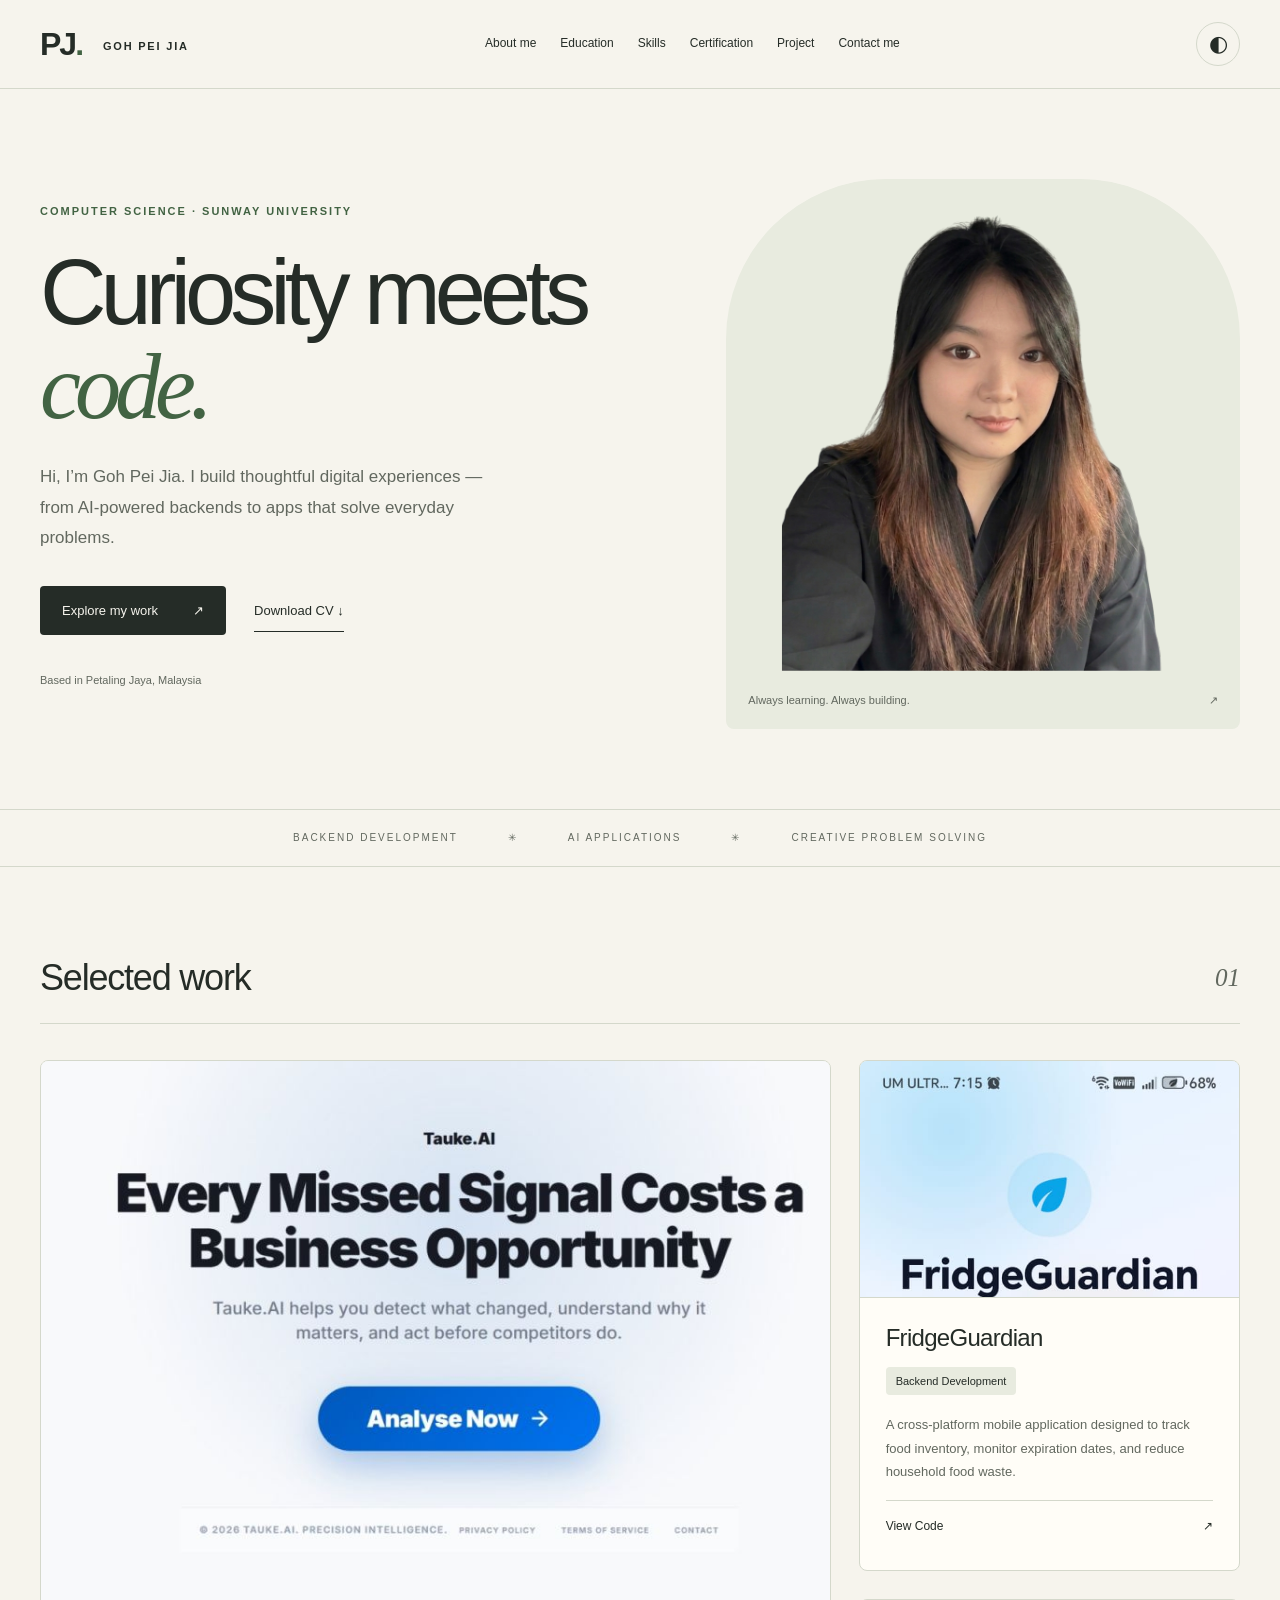
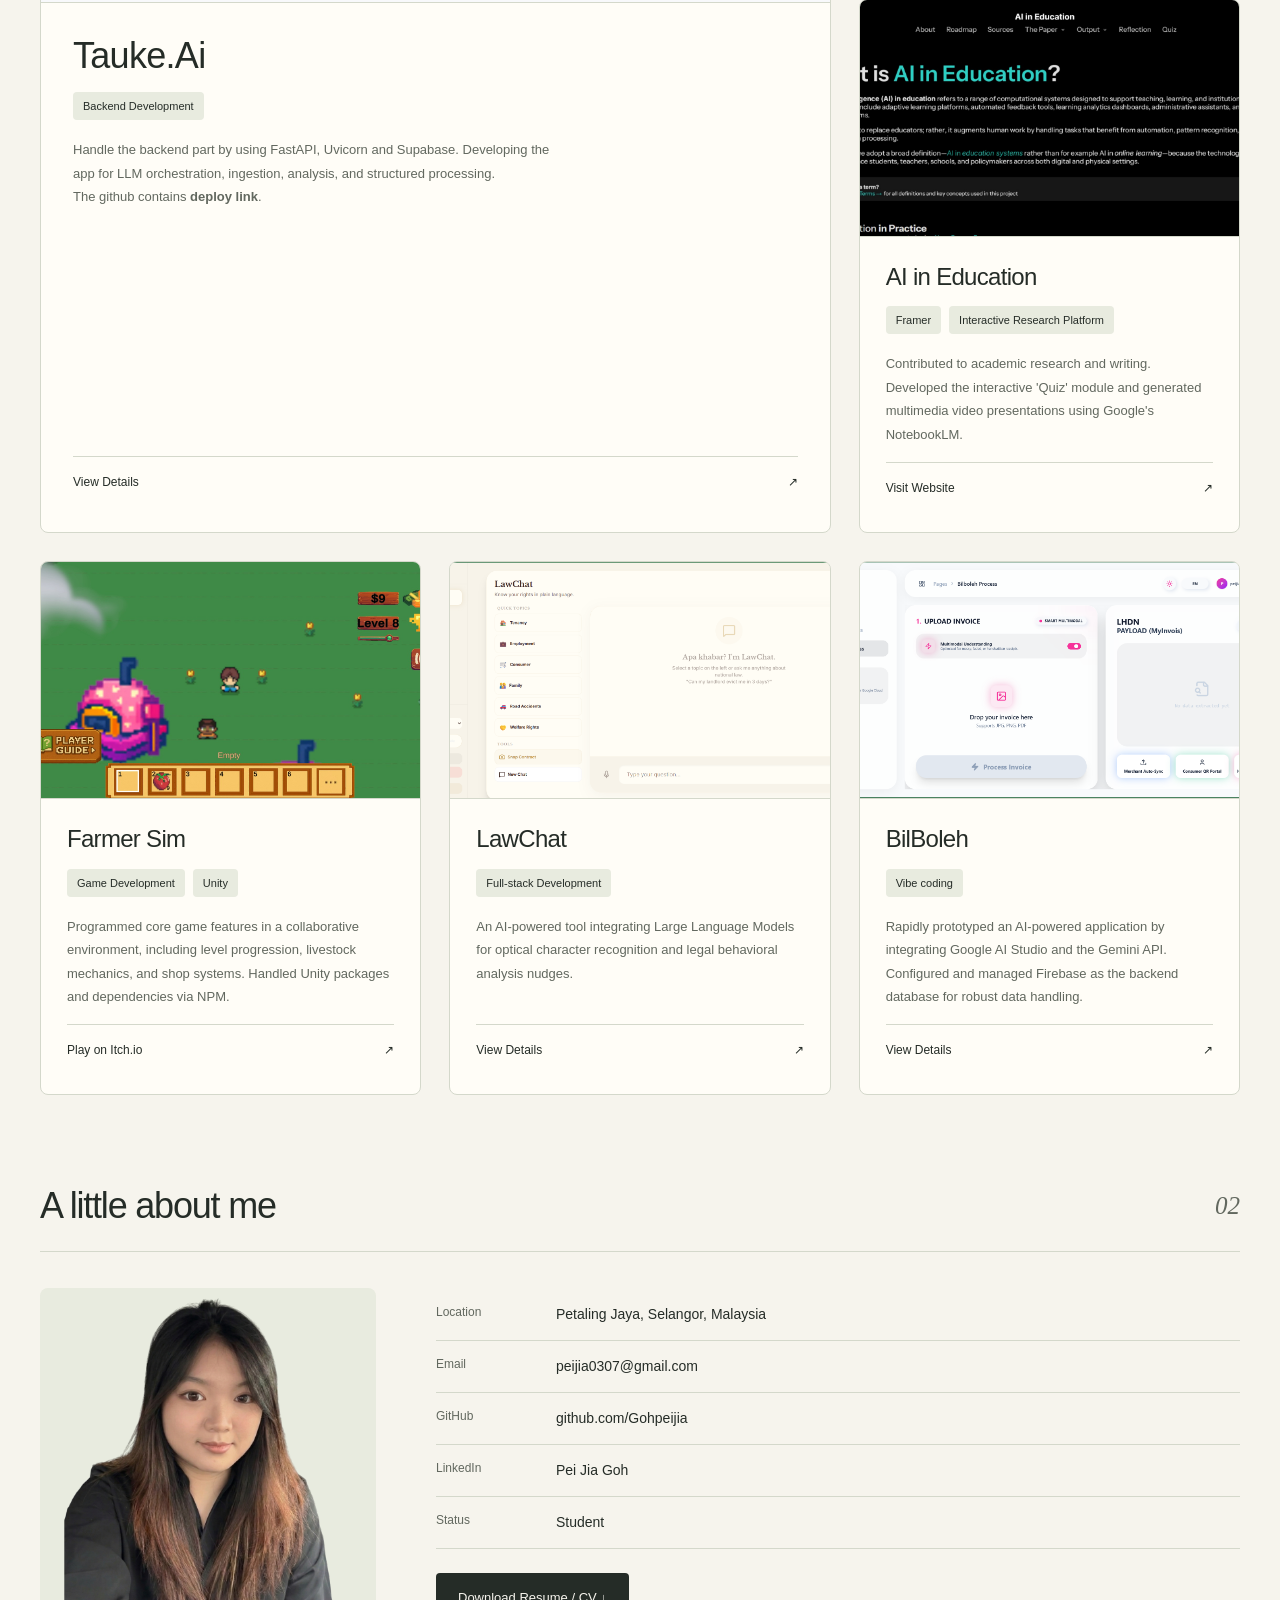
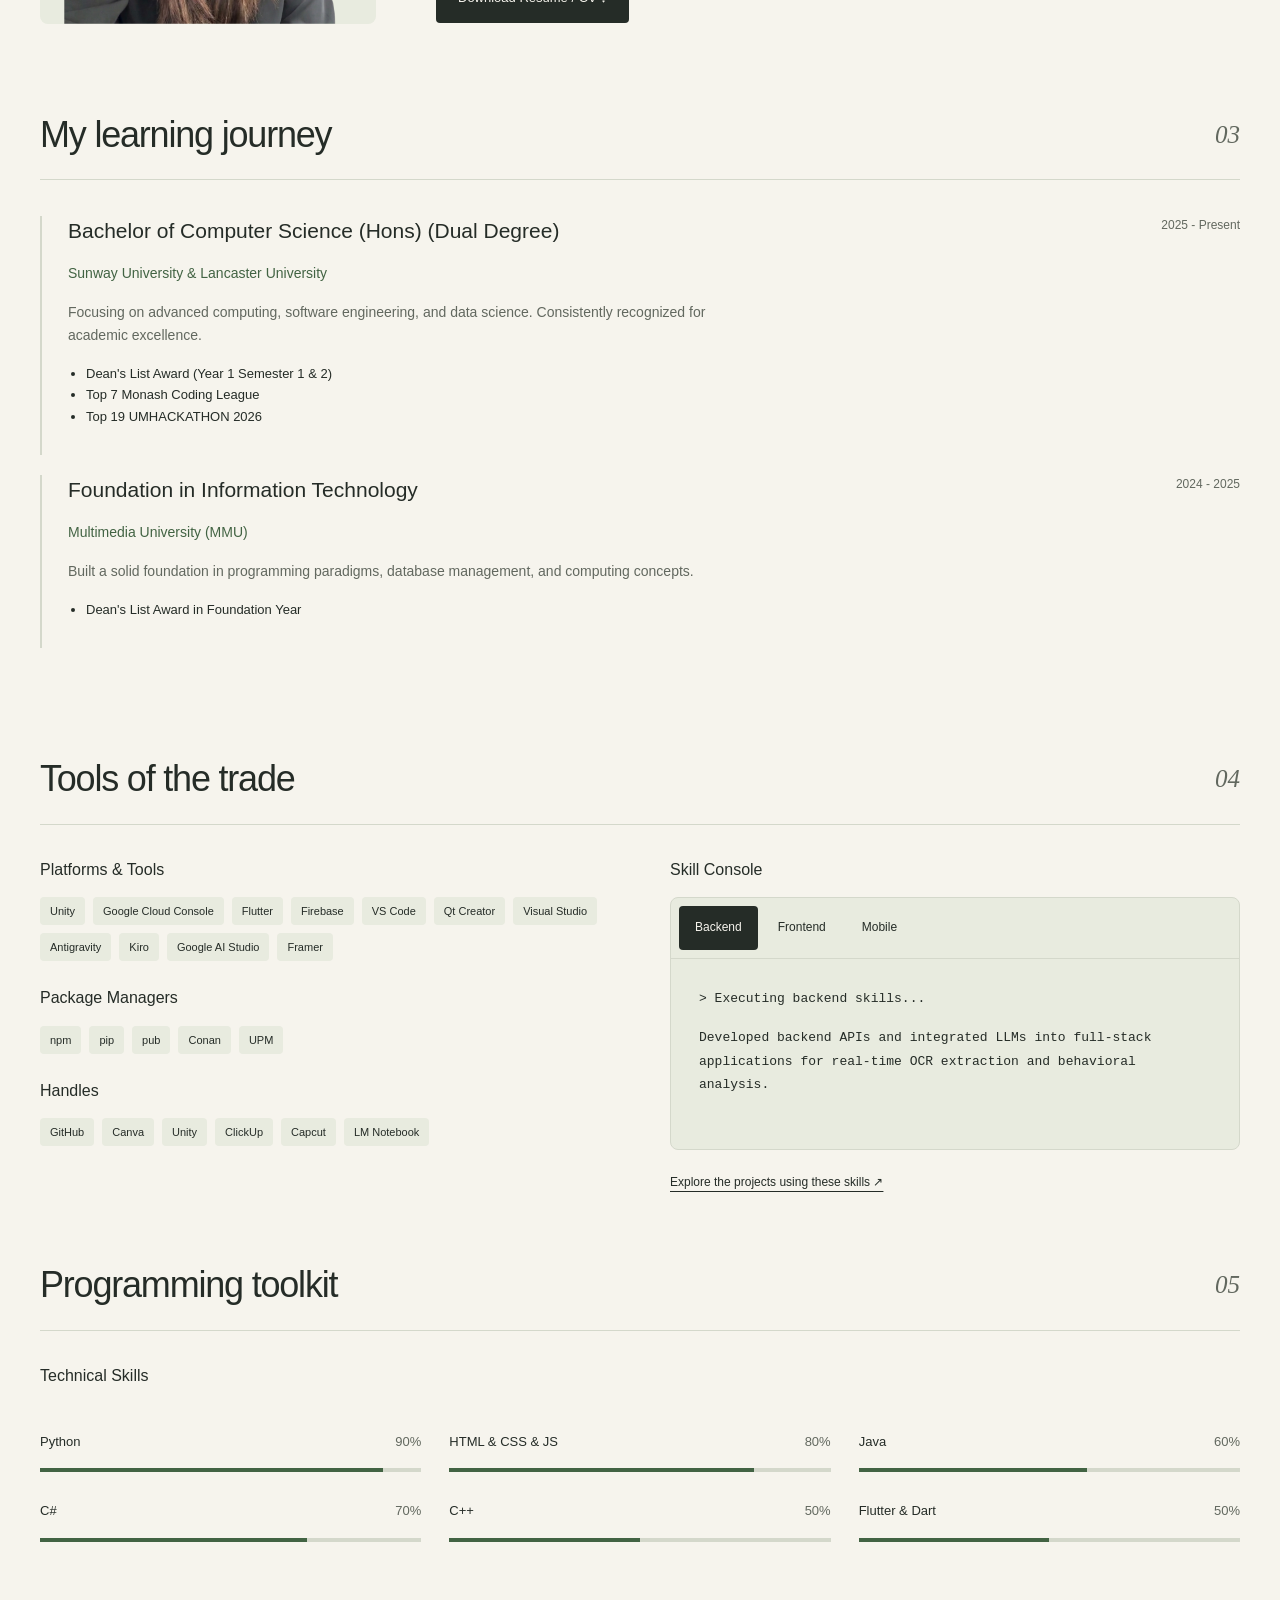
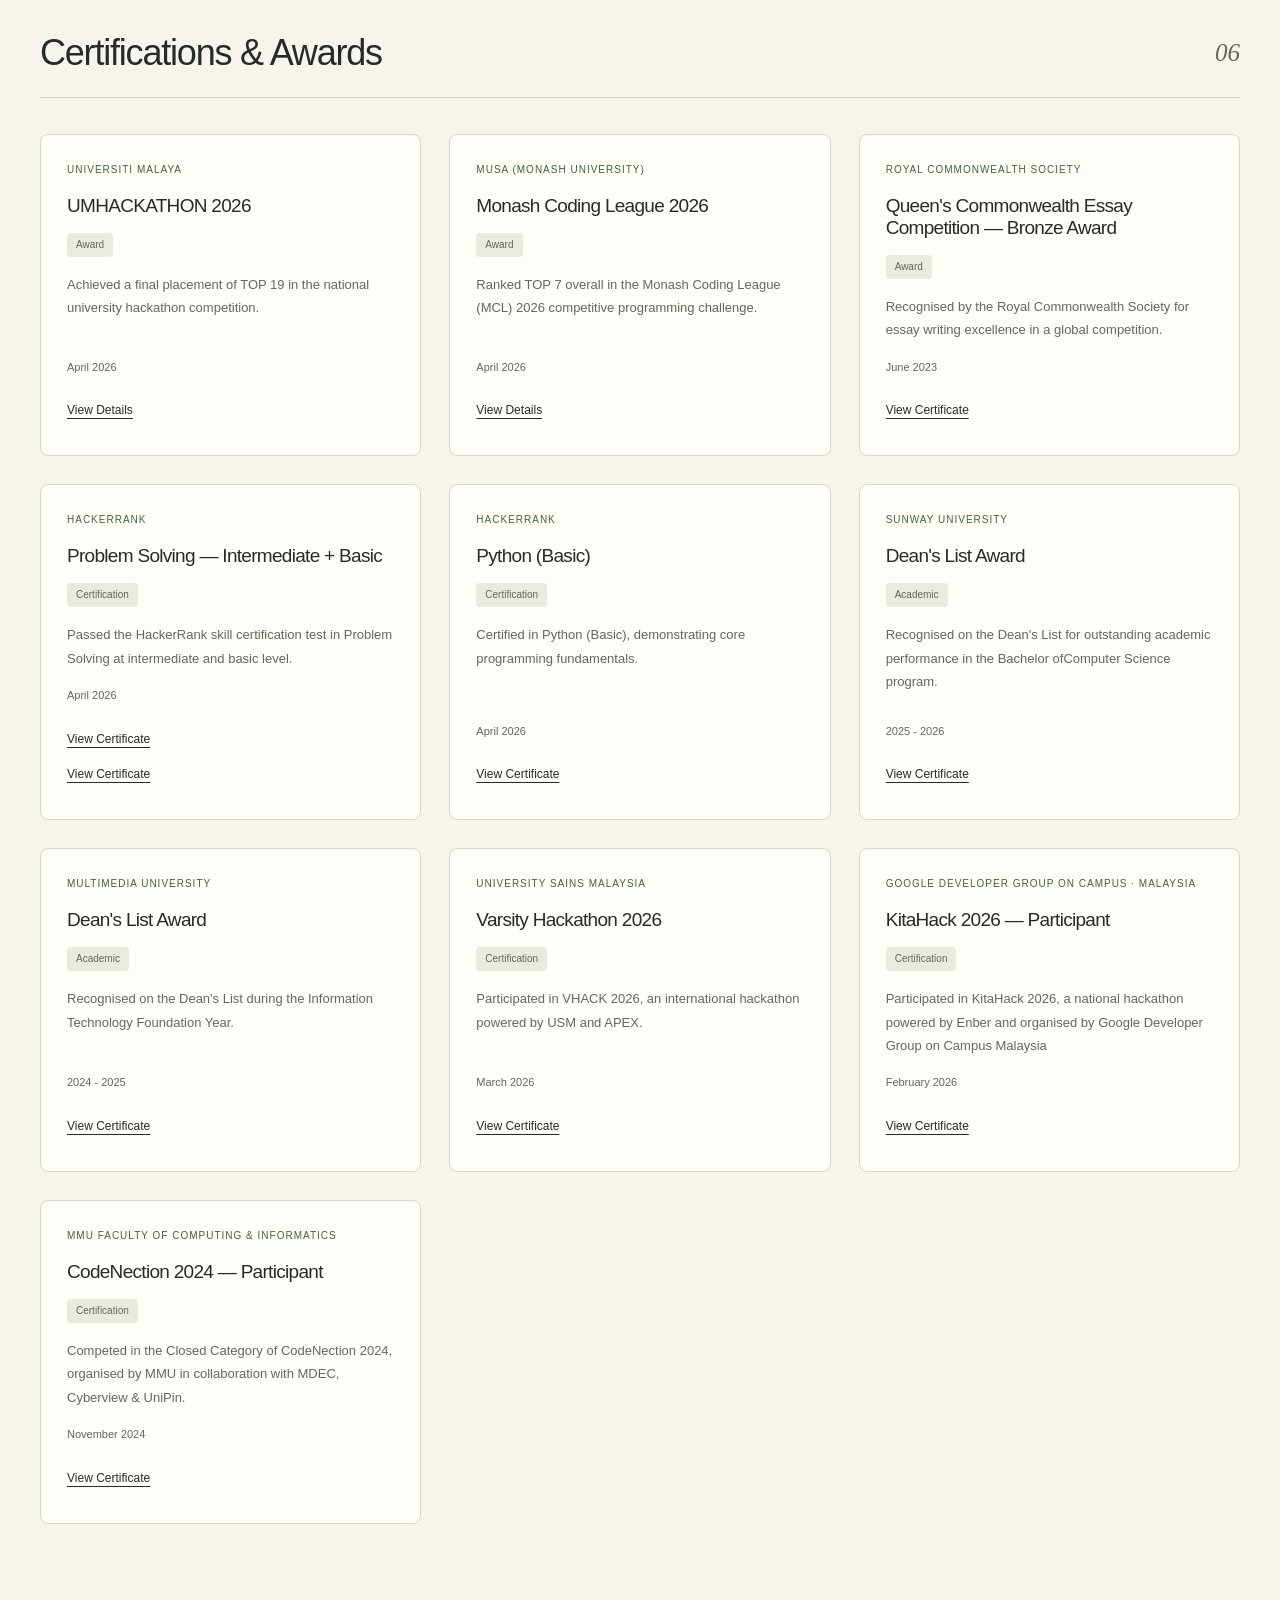
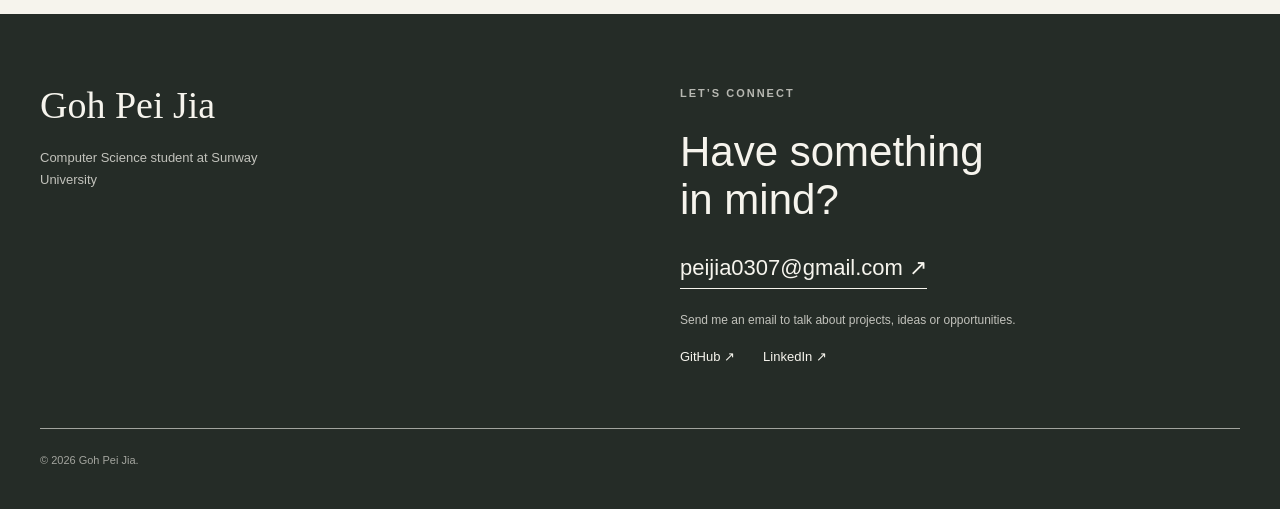
==== commit e96c9cac: "Redesign portfolio and fix GitHub Pages homepage and asset links" ====
--- a/index.html
+++ b/index.html
@@ -1,488 +1,512 @@
-<!DOCTYPE html>
-<html lang="en">
-<head>
-    <meta charset="UTF-8">
-    <meta name="viewport" content="width=device-width, initial-scale=1.0">
-    <title>Goh Pei Jia</title>
-    <link rel="icon" type="image/png" href="../Assets/Portfolio/GohPeiJia/matrixparrot.gif">
-    <link rel="stylesheet" href="../CSS/peijia_portfolio.css">
-</head>
-<body data-theme="light">
-
-    <div class="scroll-tracker-container" aria-hidden="true">
-        <div class="scroll-tracker-line" id="scroll-line"></div>
-    </div>
-
-    <div class="audio-hint" id="audio-hint-text">CLICK SYMBOLS FOR AUDIO</div>
-    <div class="floating-decor right-pos-1" aria-hidden="true">{ }</div>
-    <div class="floating-decor right-pos-2" aria-hidden="true">&lt;/&gt;</div>
-    <div class="floating-decor right-pos-3" aria-hidden="true">#</div>
-
-    <header class="site-header">
-        <div class="nav-container">
-            <div class="logo">
-                <h1>Pei Jia's history</h1>
-            </div>
-            <nav aria-label="Main Navigation">
-                <ul class="nav-links">
-                    <li><a href="#aboutme">About me</a></li>
-                    <li><a href="#skills">Skills</a></li>
-                    <li><a href="#cert">Certification</a></li>
-                    <li><a href="#project">Project</a></li>
-                    <li><a href="#contactme">Contact me</a></li>
-                </ul>
-            </nav>
-            <button id="theme-toggle" aria-label="Toggle Dark Mode">
-                <span class="theme-icon">🌙</span>
-            </button>
-        </div>
-    </header>
-
-    <main>
+<!DOCTYPE html>
+<html lang="en">
+
+<head>
+    <meta charset="UTF-8">
+    <meta name="viewport" content="width=device-width, initial-scale=1.0">
+    <title>Goh Pei Jia — Developer & Computer Science Student</title>
+    <meta name="description" content="Goh Pei Jia’s portfolio: backend development, AI applications, mobile experiences and creative coding. Computer Science at Sunway University.">
+    <link rel="icon" type="image/png" href="GohPeiJia/matrixparrot.gif">
+    <link rel="stylesheet" href="peijia_portfolio.css">
+    <link rel="stylesheet" href="peijia_print.css" media="print"> 
+</head>
+
+<body>
+    <a class="skip-link" href="#main">Skip to content</a>
+    <header class="site-header">
+        <div class="nav-container">
+            <div>
+                <a class="wordmark" href="#aboutme">PJ<span>.</span> <small>GOH PEI JIA</small></a>
+            </div>
+            <nav aria-label="Main Navigation">
+                <ul class="nav-links">
+                    <li><a href="#aboutme">About me</a></li>
+                    <li><a href="#education">Education</a></li>
+                    <li><a href="#skills">Skills</a></li>
+                    <li><a href="#cert">Certification</a></li>
+                    <li><a href="#project">Project</a></li>
+                    <li><a href="#contactme">Contact me</a></li>
+                </ul>
+            </nav>
+            <button id="theme-toggle" aria-label="Toggle Dark Mode">
+                <span class="theme-icon" aria-hidden="true">◐</span>
+            </button>
+        </div>
+    </header>
+
+    <main id="main">
         <section id="aboutme" class="aboutme">
-            <div>
-                <h2>Goh Pei Jia</h2>
-                <p>A Computer Science student at Sunway University with a strong foundation in programming, problem solving, and backend development.</p>
-            </div>
+        <div class="hero-copy"><p class="eyebrow">COMPUTER SCIENCE · SUNWAY UNIVERSITY</p>
+        <h1>Curiosity meets<br><em>code.</em></h1>
+        <p class="hero-intro">Hi, I’m Goh Pei Jia. I build thoughtful digital experiences — from AI-powered backends to apps that solve everyday problems.</p>
+        <div class="hero-actions"><a class="primary-link" href="#project">Explore my work <span aria-hidden="true">↗</span></a><a class="text-link" href="GohPeiJia/Pei_Jia_Goh_CV.docx" download>Download CV ↓</a></div>
+        <p class="hero-location">Based in Petaling Jaya, Malaysia</p></div>
+        <figure class="hero-portrait"><img src="GohPeiJia/GohPeiJiaImage.svg" alt="Portrait of Goh Pei Jia" width="500" height="500"><figcaption><span>Always learning. Always building.</span><span aria-hidden="true">↗</span></figcaption></figure>
         </section>
-
-        <section class="personalinfo">
-            <article class="grid-item">
-                <div class="item-header">
-                    <h3>About me...</h3>
-                    <span class="chapter-number">01</span>
-                </div>
-
-                <div class="item-content">
-                    <img src="../Assets/Portfolio/GohPeiJia/GohPeiJiaImage.png" alt="Portrait photo of Goh Pei Jia" class="responsive-img">
-                    
-                    <div class="profile-details">
-                        
-                        <p>Currently pursuing a Bachelor of Computer Science at Sunway University and Lancaster University (dual degree), with a foundation in Information Technology from Multimedia University.</p>
-                        <p>Have a strong interest in data science and artificial intelligence. Recognised with the Dean's List Award in Multimedia University and Sunway University, TOP 7 in Monash Coding League (MCL) 2026 by MUSA and final TOP 19 in UMHACKATHON 2026</p>
-                        
-                        <ul class="info-list">
-                            <li>
-                                <span class="info-label">Location</span>
-                                Petaling Jaya, Selangor, Malaysia
-                            </li>
-                            <li>
-                                <span class="info-label">Email</span>
-                                <a href="mailto:peijia0307@gmail.com">peijia0307@gmail.com</a>
-                            </li>
-                            <li>
-                                <span class="info-label">GitHub</span>
-                                <a href="https://github.com/Gohpeijia">github.com/Gohpeijia</a>
-                            </li>
-                            <li>
-                                <span class="info-label">LinkedIn</span>
-                                <a href="https://www.linkedin.com/in/pei-jia-goh/">Pei Jia Goh</a>
-                            </li>
-                            <li>
-                                <span class="info-label">Status</span>
-                                Student
-                            </li>
-                        </ul>
-                    </div>
-                </div>
-            </article>
-        
-        <section id="skills"></section>
-            <article class="grid-item">
-                <div class="item-header">
-                    <h3>About my skills...</h3>
-                    <span class="chapter-number">02</span>
-                </div>
-
-                <div class="item-content align-start">
-                    
-                    <div class="tech-stack-column">
-                        <div class="stack-box">
-                            <h4>Platforms & Tools</h4>
-                            <ul class="tag-list">
-                                <li><a href="https://unity.com" target="_blank">Unity</a></li>
-                                <li><a href="https://flutter.dev" target="_blank">Flutter</a></li>
-                                <li><a href="https://firebase.google.com" target="_blank">Firebase</a></li>
-                                <li><a href="https://code.visualstudio.com" target="_blank">VS Code</a></li>
-                                <li><a href="https://www.qt.io" target="_blank">Qt Creator</a></li>
-                                <li><a href="https://visualstudio.microsoft.com" target="_blank">Visual Studio</a></li>
-                                <li><a href="https://antigravity.google" target="_blank">Antigravity</a></li>
-                                <li><a href="https://kiro.dev" target="_blank">Kiro</a></li>
-                                <li><a href="https://aistudio.google.com" target="_blank">Google AI Studio</a></li>
-                                <li><a href="https://www.framer.com" target="_blank">Framer</a></li>
-                            </ul>
-                        </div>
-
-                        <div class="stack-box">
-                            <h4>Package Managers</h4>
-                            <ul class="tag-list">
-                                <li><a href="https://www.npmjs.com/" target="_blank">npm</a></li>
-                                <li><a href="https://pypi.org/project/pip/" target="_blank">pip</a></li>
-                                <li><a href="https://pub.dev/" target="_blank">pub</a></li>
-                                <li><a href="https://conan.io/" target="_blank">Conan</a></li>
-                                <li><a href="https://openupm.com/" target="_blank">UPM</a></li>
-                            </ul>
-                        </div>
-
-                        <div class="stack-box">
-                            <h4>Handles</h4>
-                            <ul class="tag-list">
-                                <li><a href="https://github.com/Gohpeijia" target="_blank">GitHub</a></li>
-                                <li><a href="https://www.canva.com" target="_blank">Canvas</a></li>
-                                <li><a href="https://www.unity.com" target="_blank">Unity</a></li>
-                                <li><a href="https://www.clickup.com" target="_blank">ClickUp</a></li>
-                                <li><a href="https://www.capcut.com" target="_blank">Capcut</a></li>
-                                <li><a href="https://notebooklm.google" target="_blank">LM Notebook</a></li>
-                                
-                            </ul>
-                        </div>
-                    </div>
-
-                    <div class="interactive-column">
-                        <h4>Skill Console</h4>
-                        <div class="terminal-box">
-                            <div class="terminal-header">
-                                <button class="term-btn active" data-target="backend-info">Backend</button>
-                                <button class="term-btn" data-target="frontend-info">Frontend</button>
-                                <button class="term-btn" data-target="mobile-info">Mobile</button>
-                            </div>
-                            
-                            <div class="terminal-display">
-                                <div id="backend-info" class="term-content active">
-                                    <p>>Executing backend skills...</p>
-                                    <p>Experience with backend logic, data extraction, and integrating Large Language Models (Gemini API) for behavioral analysis.</p>
-                                    <p>Status: Advanced</p>
-                                </div> 
-                                <div id="frontend-info" class="term-content hidden">
-                                    <p>> Loading frontend skills...</p>
-                                    <p>Building responsive interfaces using HTML, CSS, JavaScript, and React. Focused on clean structure without external libraries.</p>
-                                    <p>Status: Advanced</p>
-                                </div>
-                                <div id="mobile-info" class="term-content hidden">
-                                    <p>> Compiling Flutter app...</p>
-                                    <p>Executing cross-platform mobile application development using Flutter and Dart (e.g. FridgeGuardian).</p>
-                                    <p>Status: Intermediate</p>
-                                </div>
-                            </div>
-                        </div>
-                        <a href="#project" class="back-to-project">---------------- GO TO PROJECT -----------------</a>
-                    </div>
-                </div>
-            </article>
-
-            <article class="grid-item">
-                <div class="item-header">
-                    <h3>Technical Proficiency...</h3>
-                    <span class="chapter-number">03</span>
-                </div>
-
-                <div class="item-content">
-                    <div class="skills-section">
-                        <h4>Technical Skills</h4>
-                        
-                        <div class="skill">
-                            <div class="skill-header">
-                                <span>Python</span>
-                                <span>90%</span>
-                            </div>
-                            <div class="skill-bar-container">
-                                <div class="skill-fill w-90"></div>
-                            </div>
-                        </div>
-
-                        <div class="skill">
-                            <div class="skill-header">
-                                <span>HTML & CSS & JS</span>
-                                <span>80%</span>
-                            </div>
-                            <div class="skill-bar-container">
-                                <div class="skill-fill w-80"></div>
-                            </div>
-                        </div>
-
-                        <div class="skill">
-                            <div class="skill-header">
-                                <span>Java</span>
-                                <span>60%</span>
-                            </div>
-                            <div class="skill-bar-container">
-                                <div class="skill-fill w-60"></div>
-                            </div>
-                        </div>
-
-                        <div class="skill">
-                            <div class="skill-header">
-                                <span>C#</span>
-                                <span>70%</span>
-                            </div>
-                            <div class="skill-bar-container">
-                                <div class="skill-fill w-70"></div>
-                            </div>
-                        </div>
-
-                        <div class="skill">
-                            <div class="skill-header">
-                                <span>C++</span>
-                                <span>50%</span>
-                            </div>
-                            <div class="skill-bar-container">
-                                <div class="skill-fill w-50"></div>
-                            </div>
-                        </div>
-
-                        <div class="skill">
-                            <div class="skill-header">
-                                <span>Flutter & Dart</span>
-                                <span>50%</span>
-                            </div>
-                            <div class="skill-bar-container">
-                                <div class="skill-fill w-50"></div>
-                            </div>
-                        </div>
-
-                    </div>
-                </div>
-            </article>
+        <div class="specialties"><span>BACKEND DEVELOPMENT</span><span aria-hidden="true">✳</span><span>AI APPLICATIONS</span><span aria-hidden="true">✳</span><span>CREATIVE PROBLEM SOLVING</span></div>
+
+        <section id="project" class="personalinfo">
+            <article>
+                <div class="item-header">
+                    <h3>Selected work</h3>
+                    <p class="chapter-number">01</p>
+                </div>
+
+                <div class="project-gallery">
+                    <div class="card"><img class="project-image" src="GohPeiJia/taukeai.jfif" alt="" loading="lazy"><div class="card-inner">
+                            <h4 class="stamped-title">Tauke.Ai</h4>
+                            <ul class="tag-list project-tags">
+                                <li>Backend Development</li>
+                            </ul>
+                            <p>Handle the backend part by using FastAPI, Uvicorn and Supabase. Developing the app for LLM orchestration, ingestion, analysis, and structured processing. 
+                                <br> 
+                                The github contains <strong>deploy link</strong>.
+                            </p>
+                            <a href="https://github.com/Gohpeijia/UM-Hackathon-2026.git" target="_blank" rel="noopener noreferrer" class="card-btn">View Details</a>
+                        </div>
+                    </div>
+
+                    <div class="card"><img class="project-image" src="GohPeiJia/kitahackproject.png" alt="" loading="lazy"><div class="card-inner">
+                            <h4 class="stamped-title">FridgeGuardian</h4>
+                            <ul class="tag-list project-tags">
+                                <li>Backend Development</li>
+                            </ul>
+                            <p>A cross-platform mobile application designed to track food inventory, monitor expiration dates, and reduce household food waste.</p>
+                            <a href="https://github.com/Gohpeijia/KitaHack2026" target="_blank" rel="noopener noreferrer" class="card-btn">View Code</a>
+                        </div>
+                    </div>
+
+                    <div class="card"><img class="project-image" src="GohPeiJia/aiinedu.jfif" alt="" loading="lazy"><div class="card-inner">
+                            <h4 class="stamped-title">AI in Education</h4>
+                            <ul class="tag-list project-tags">
+                                <li>Framer</li>
+                                <li>Interactive Research Platform</li>
+                            </ul>
+                            <p>Contributed to academic research and writing. Developed the interactive 'Quiz' module and generated multimedia video presentations using Google's NotebookLM.</p>
+                            <a href="https://researchpaper.framer.website/" target="_blank" rel="noopener noreferrer" class="card-btn">Visit Website</a>
+                        </div>
+                    </div>
+
+                    <div class="card"><img class="project-image" src="GohPeiJia/farmersim.jpeg" alt="" loading="lazy"><div class="card-inner">
+                            <h4 class="stamped-title">Farmer Sim</h4>
+                            <ul class="tag-list project-tags">
+                                <li>Game Development</li>
+                                <li>Unity</li>
+                            </ul>
+                            <p>Programmed core game features in a collaborative environment, including level progression, livestock mechanics, and shop systems. Handled Unity packages and dependencies via NPM.</p>
+                            <a href="https://janine-24.itch.io/farmer-sim" target="_blank" rel="noopener noreferrer" class="card-btn">Play on Itch.io</a>
+                        </div>
+                    </div>
+
+                    <div class="card"><img class="project-image" src="GohPeiJia/lawchat.png" alt="" loading="lazy"><div class="card-inner">
+                            <h4 class="stamped-title">LawChat</h4>
+                            <ul class="tag-list project-tags">
+                                <li>Full-stack Development</li>
+                            </ul>
+                            <p>An AI-powered tool integrating Large Language Models for optical character recognition and legal behavioral analysis nudges.</p>
+                            <a href="https://github.com/Gohpeijia/VHACK2026-LawChat" target="_blank" rel="noopener noreferrer" class="card-btn">View Details</a>
+                        </div>
+                    </div>
+
+                    <div class="card"><img class="project-image" src="GohPeiJia/geminiproject.png" alt="" loading="lazy"><div class="card-inner">
+                            <h4 class="stamped-title">BilBoleh</h4>
+                            <ul class="tag-list project-tags">
+                                <li>Vibe coding</li>
+                            </ul>
+                            <p>Rapidly prototyped an AI-powered application by integrating Google AI Studio and the Gemini API. Configured and managed Firebase as the backend database for robust data handling.</p>
+                            <a href="https://github.com/Gohpeijia/GeminiHackathon-BilBoleh" target="_blank" rel="noopener noreferrer" class="card-btn">View Details</a>
+                        </div>
+                    </div>
+
+                </div>
+            </article>
         </section>
-        <section id="cert" class="personalinfo">
-            <article class="grid-item">
-                <div class="item-header">
-                    <h3>Certifications & Awards</h3>
-                    <span class="chapter-number">04</span>
-                </div>
-
-                <div class="project-gallery">
-                <div class="card">
-                    <div class="card-inner cert-layout">
-                        <span class="cert-org">UNIVERSITI MALAYA</span>
-                        <h4 class="stamped-title cert-title">UMHACKATHON 2026</h4>
-                        <span class="cert-badge">Award</span>
-                        <p>Achieved a final placement of TOP 19 in the national university hackathon competition.</p>
-                        <span class="cert-date">April 2026</span>
-                        <a href="../Assets/Portfolio/GohPeiJia/UMHACK2026cert.jpeg" target="_blank" class="cert-link">View Details</a>
-                    </div>
-                </div>
-
-                <div class="card">
-                        <div class="card-inner cert-layout">
-                            <span class="cert-org">MUSA (MONASH UNIVERSITY)</span>
-                            <h4 class="stamped-title cert-title">Monash Coding League 2026</h4>
-                            <span class="cert-badge">Award</span>
-                            <p>Ranked TOP 7 overall in the Monash Coding League (MCL) 2026 competitive programming challenge.</p>
-                            <span class="cert-date">April 2026</span>
-                            <a href="../Assets/Portfolio/GohPeiJia/monashcodingfinalist.PNG" target="_blank" class="cert-link">View Details</a>
-                        </div>
-                    </div>
-
-                    <div class="card">
-                        <div class="card-inner cert-layout">
-                            <span class="cert-org">Royal Commonwealth Society</span>
-                            <h4 class="stamped-title cert-title">Queen's Commonwealth Essay Competition — Bronze Award</h4>
-                            <span class="cert-badge">Award</span>
-                            <p>Recognised by the Royal Commonwealth Society for essay writing excellence in a global competition.</p>
-                            <span class="cert-date">June 2023</span>
-                            <a href="../Assets/Portfolio/GohPeiJia/QCEC Certificate.pdf" target="_blank" class="cert-link">View Certificate</a>
-                        </div>
-                    </div>
-
-                    <div class="card">
-                        <div class="card-inner cert-layout">
-                            <span class="cert-org">HackerRank</span>
-                            <h4 class="stamped-title cert-title">Problem Solving — Intermediate + Basic</h4>
-                            <span class="cert-badge">Certification</span>
-                            <p>Passed the HackerRank skill certification test in Problem Solving at intermediate and basic level.</p>
-                            <span class="cert-date">April 2026</span>
-                            <a href="../Assets/Portfolio/GohPeiJia/problem_solving_intermediate certificate.pdf" target="_blank" class="cert-link">View Certificate</a>
-                            <a href="../Assets/Portfolio/GohPeiJia/problem_solving_basic certificate.pdf" target="_blank" class="cert-link">View Certificate</a>
-                        </div>
-                    </div>
-
-                    <div class="card">
-                        <div class="card-inner cert-layout">
-                            <span class="cert-org">HackerRank</span>
-                            <h4 class="stamped-title cert-title">Python (Basic)</h4>
-                            <span class="cert-badge">Certification</span>
-                            <p>Certified in Python (Basic), demonstrating core programming fundamentals.</p>
-                            <span class="cert-date">April 2026</span>
-                            <a href="../Assets/Portfolio/GohPeiJia/python_basic certificate.pdf" target="_blank" class="cert-link">View Certificate</a>
-                        </div>
-                    </div>
-
-                    <div class="card">
-                        <div class="card-inner cert-layout">
-                            <span class="cert-org">SUNWAY UNIVERSITY</span>
-                            <h4 class="stamped-title cert-title">Dean's List Award</h4>
-                            <span class="cert-badge">Academic</span>
-                            <p>Recognised on the Dean's List for outstanding academic performance in the Bachelor of Computer Science program.</p>
-                            <span class="cert-date">2025 - 2026</span>
-                            <a href="../Assets/Portfolio/GohPeiJia/Dean list award Y1S1.pdf" target="_blank" class="cert-link">View Certificate</a>
-                        </div>
-                    </div>
-
-                    <div class="card">
-                        <div class="card-inner cert-layout">
-                            <span class="cert-org">MULTIMEDIA UNIVERSITY</span>
-                            <h4 class="stamped-title cert-title">Dean's List Award</h4>
-                            <span class="cert-badge">Academic</span>
-                            <p>Recognised on the Dean's List during the Information Technology Foundation Year.</p>
-                            <span class="cert-date">2024 - 2025</span>
-                            <a href="../Assets/Portfolio/GohPeiJia/MMU deans award.pdf" target="_blank" class="cert-link">View Certificate</a>
-                        </div>
-                    </div>
-                
-                    <div class="card">
-                        <div class="card-inner cert-layout">
-                            <span class="cert-org">UNIVERSITY SAINS MALAYSIA</span>
-                            <h4 class="stamped-title cert-title">Varsity Hackathon 2026</h4>
-                            <span class="cert-badge">Certification</span>
-                            <p>Participated in VHACK 2026, an international hackathon powered by USM and APEX.</p>
-                            <span class="cert-date">March 2026</span>
-                            <a href="../Assets/Portfolio/GohPeiJia/V HACK 2026 QUALIFIER_GOH PEI JIA.pdf" target="_blank" class="cert-link">View Certificate</a>
-                        </div>
-                    </div>
-
-                    <div class="card">
-                        <div class="card-inner cert-layout">
-                            <span class="cert-org">Google Developer Group on Campus · Malaysia</span>
-                            <h4 class="stamped-title cert-title">KitaHack 2026 — Participant</h4>
-                            <span class="cert-badge">Certification</span>
-                            <p>Participated in KitaHack 2026, a national hackathon powered by Enber and organised by Google Developer Group on Campus Malaysia</p>
-                            <span class="cert-date">Febuary 2026</span>
-                            <a href="../Assets/Portfolio/GohPeiJia/KitaHack2026  cert.pdf" target="_blank" class="cert-link">View Certificate</a>
-                        </div>
-                    </div>
-
-                    <div class="card">
-                        <div class="card-inner cert-layout">
-                            <span class="cert-org">MMU Faculty of Computing & Informatics<</span>
-                            <h4 class="stamped-title cert-title">CodeNection 2024 — Participant</h4>
-                            <span class="cert-badge">Certification</span>
-                            <p>Competed in the Closed Category of CodeNection 2024, organised by MMU in collaboration with MDEC, Cyberview & UniPin.</p>
-                            <span class="cert-date">November 2024</span>
-                            <a href="../Assets/Portfolio/GohPeiJia/Codenection 2024.pdf" target="_blank" class="cert-link">View Certificate</a>
-                        </div>
-                    </div>
-                </div>
-            </article>
-        </section>
-
-        <section id="project" class="personalinfo">
-            <article class="grid-item">
-                <div class="item-header">
-                    <h3>My Projects...</h3>
-                    <span class="chapter-number">05</span>
-                </div>
-                
-                <div class="project-gallery">
-                    <div class="card">
-                        <div class="card-inner">
-                            <h4 class="stamped-title">Tauke.Ai</h4>
-                            <ul class="tag-list project-tags">
-                                <li>Backend Development</li>
-                            </ul>
-                            <p>Handle the backend part by using FastAPI, Uvicorn and Supabase. Developing the app for LLM orchestration, ingestion, analysis, and structured processing. <br> The github contains <strong>deploy link</strong>.</p>
-                            <a href="https://github.com/Gohpeijia/UM-Hackathon-2026.git" target="_blank" class="card-btn">View Code</a>
-                        </div>
-                    </div>
-
-                    <div class="card">
-                        <div class="card-inner">
-                            <h4 class="stamped-title">FridgeGuardian</h4>
-                            <ul class="tag-list project-tags">
-                                <li>Backend Development</li>
-                            </ul>
-                            <p>A cross-platform mobile application designed to track food inventory, monitor expiration dates, and reduce household food waste.</p>
-                            <a href="https://github.com/Gohpeijia/KitaHack2026" target="_blank" class="card-btn">View Code</a>
-                        </div>
-                    </div>
-
-                    <div class="card">
-                        <div class="card-inner">
-                            <h4 class="stamped-title">AI in Education</h4>
-                            <ul class="tag-list project-tags">
-                                <li>Framer</li>
-                                <li>Interactive Research Platform</li>
-                            </ul>
-                            <p>Contributed to academic research and writing. Developed the interactive 'Quiz' module and generated multimedia video presentations using Google's NotebookLM.</p>
-                            <a href="https://researchpaper.framer.website/" target="_blank" class="card-btn">Visit Website</a>
-                        </div>
-                    </div>
-
-                    <div class="card">
-                        <div class="card-inner">
-                            <h4 class="stamped-title">Farmer Sim</h4>
-                            <ul class="tag-list project-tags">
-                                <li>Game Development</li>
-                                <li>Unity</li>
-                            </ul>
-                            <p>Programmed core game features in a collaborative environment, including level progression, livestock mechanics, and shop systems. Handled Unity packages and dependencies via NPM.</p>
-                            <a href="https://janine-24.itch.io/farmer-sim" target="_blank" class="card-btn">Play on Itch.io</a>
-                        </div>
-                    </div>
-
-                    <div class="card">
-                        <div class="card-inner">
-                            <h4 class="stamped-title">LawChat</h4>
-                            <ul class="tag-list project-tags">
-                                <li>Full-stack Development</li>
-                            </ul>
-                            <p>An AI-powered tool integrating Large Language Models for optical character recognition and legal behavioral analysis nudges.</p>
-                            <a href="https://github.com/Gohpeijia/VHACK2026-LawChat" target="_blank" class="card-btn">View Code</a>
-                        </div>
-                    </div>
-
-                    <div class="card">
-                        <div class="card-inner">
-                            <h4 class="stamped-title">BilBoleh</h4>
-                            <ul class="tag-list project-tags">
-                                <li>Vibe coding</li>
-                            </ul>
-                            <p>Rapidly prototyped an AI-powered application by integrating Google AI Studio and the Gemini API. Configured and managed Firebase as the backend database for robust data handling.</p>
-                            <a href="https://github.com/Gohpeijia/GeminiHackathon-BilBoleh" target="_blank" class="card-btn">View Code</a>
-                        </div>
-                    </div>
-
-                </div>
-            </article>
-        </section>
-
-    </main>
-
-    <footer id="contactme" class="site-footer">
-        <div class="footer-content">
-            
-            <div class="footer-brand">
-                <h2 class="footer-logo">Goh Pei Jia</h2>
-                <p>Computer Science student building clean, responsive, and functional web experiences from the ground up.</p>
-            </div>
-
-            <div class="footer-links">
-                <h4>Navigation</h4>
-                <ul class="footer-list">
-                    <li><a href="#aboutme">About Me</a></li>
-                    <li><a href="#skills">Skills & Tools</a></li>
-                    <li><a href="#cert">Certifications</a></li>
-                    <li><a href="#project">Projects</a></li>
-                </ul>
-            </div>
-
-            <div class="footer-contact">
-                <h4>Connect</h4>
-                <ul class="footer-list">
-                    <li><a href="mailto:peijia0307@gmail.com">peijia0307@gmail.com ↗</a></li>
-                    <li><a href="https://github.com/Gohpeijia" target="_blank">GitHub ↗</a></li>
-                    <li><a href="https://www.linkedin.com/in/pei-jia-goh/" target="_blank">LinkedIn ↗</a></li>
-                </ul>
-            </div>
-
-        </div>
-        
-        <div class="footer-bottom">
-            <p>&copy; 2026 Goh Pei Jia.</p>
-            <a href="#" class="back-to-top">↑ BACK TO TOP</a>
-        </div>
-    </footer>
-
-    <script src="../JS/portfoliopj.js"></script>
-</body>
+        <section class="personalinfo">
+            <article>
+                <div class="item-header">
+                    <h3>A little about me</h3>
+                    <p class="chapter-number">02</p>
+                </div>
+
+                <div class="item-content">
+                    <img src="GohPeiJia/GohPeiJiaImage.svg" alt="Portrait photo of Goh Pei Jia" class="responsive-img">
+
+                    <div class="profile-details">
+
+                        <ul class="info-list">
+                            <li>
+                                <p class="info-label">Location</p>
+                                Petaling Jaya, Selangor, Malaysia
+                            </li>
+                            <li>
+                                <p class="info-label">Email</p>
+                                <a href="mailto:peijia0307@gmail.com">peijia0307@gmail.com</a>
+                            </li>
+                            <li>
+                                <p class="info-label">GitHub</p>
+                                <a href="https://github.com/Gohpeijia">github.com/Gohpeijia</a>
+                            </li>
+                            <li>
+                                <p class="info-label">LinkedIn</p>
+                                <a href="https://www.linkedin.com/in/pei-jia-goh/">Pei Jia Goh</a>
+                            </li>
+                            <li>
+                                <p class="info-label">Status</p>
+                                Student
+                            </li>
+                        </ul>
+
+                        <div class="cv-download-container"><a class="primary-link" href="GohPeiJia/Pei_Jia_Goh_CV.docx" download>Download Resume / CV ↓</a></div>
+                    </div>
+                </div>
+            </article>
+        </section>
+
+        <section id="education" class="personalinfo">
+            <article>
+                <div class="item-header">
+                    <h3>My learning journey</h3>
+                    <p class="chapter-number">03</p>
+                </div>
+
+                <div class="item-content align-start">
+                    <div class="education-timeline">
+                        <div class="timeline-item">
+                            <div class="timeline-header">
+                                <p class="timeline-degree">Bachelor of Computer Science (Hons) (Dual Degree)</p>
+                                <p class="timeline-date">2025 - Present</p>
+                            </div>
+                            <div>
+                                <p class="institution">Sunway University & Lancaster University</p>
+                                <p class="edu-desc">Focusing on advanced computing, software engineering, and data
+                                    science. Consistently recognized for academic excellence.</p>
+                                <ul class="edu-bullets">
+                                    <li>Dean's List Award (Year 1 Semester 1 & 2)</li>
+                                    <li>Top 7 Monash Coding League</li>
+                                    <li>Top 19 UMHACKATHON 2026</li>
+                                </ul>
+                            </div>
+                        </div>
+
+                        <div class="timeline-item">
+                            <div class="timeline-header">
+                                <p class="timeline-degree">Foundation in Information Technology</p>
+                                <p class="timeline-date">2024 - 2025</p>
+                            </div>
+                            <div>
+                                <p class="institution">Multimedia University (MMU)</p>
+                                <p class="edu-desc">Built a solid foundation in programming paradigms, database
+                                    management, and computing concepts.</p>
+                                <ul class="edu-bullets">
+                                    <li>Dean's List Award in Foundation Year</li>
+                                </ul>
+                            </div>
+                        </div>
+                    </div>
+                </div>
+            </article>
+        </section>
+
+        <section id="skills" class="personalinfo">
+            <article>
+                <div class="item-header">
+                    <h3>Tools of the trade</h3>
+                    <p class="chapter-number">04</p>
+                </div>
+
+                <div class="item-content align-start">
+
+                    <div class="tech-stack-column">
+                        <div class="stack-box">
+                            <h4>Platforms & Tools</h4>
+                            <ul class="tag-list">
+                                <li><a href="https://unity.com" target="_blank" rel="noopener noreferrer">Unity</a></li>
+                                <li><a href="https://console.cloud.google.com" target="_blank" rel="noopener noreferrer">Google Cloud Console</a></li>
+                                <li><a href="https://flutter.dev" target="_blank" rel="noopener noreferrer">Flutter</a></li>
+                                <li><a href="https://firebase.google.com" target="_blank" rel="noopener noreferrer">Firebase</a></li>
+                                <li><a href="https://code.visualstudio.com" target="_blank" rel="noopener noreferrer">VS Code</a></li>
+                                <li><a href="https://www.qt.io" target="_blank" rel="noopener noreferrer">Qt Creator</a></li>
+                                <li><a href="https://visualstudio.microsoft.com" target="_blank" rel="noopener noreferrer">Visual Studio</a></li>
+                                <li><a href="https://antigravity.google" target="_blank" rel="noopener noreferrer">Antigravity</a></li>
+                                <li><a href="https://kiro.dev" target="_blank" rel="noopener noreferrer">Kiro</a></li>
+                                <li><a href="https://aistudio.google.com" target="_blank" rel="noopener noreferrer">Google AI Studio</a></li>
+                                <li><a href="https://www.framer.com" target="_blank" rel="noopener noreferrer">Framer</a></li>
+                            </ul>
+                        </div>
+
+                        <div class="stack-box">
+                            <h4>Package Managers</h4>
+                            <ul class="tag-list">
+                                <li><a href="https://www.npmjs.com/" target="_blank" rel="noopener noreferrer">npm</a></li>
+                                <li><a href="https://pypi.org/project/pip/" target="_blank" rel="noopener noreferrer">pip</a></li>
+                                <li><a href="https://pub.dev/" target="_blank" rel="noopener noreferrer">pub</a></li>
+                                <li><a href="https://conan.io/" target="_blank" rel="noopener noreferrer">Conan</a></li>
+                                <li><a href="https://openupm.com/" target="_blank" rel="noopener noreferrer">UPM</a></li>
+                            </ul>
+                        </div>
+
+                        <div class="stack-box">
+                            <h4>Handles</h4>
+                            <ul class="tag-list">
+                                <li><a href="https://github.com/Gohpeijia" target="_blank" rel="noopener noreferrer">GitHub</a></li>
+                                <li><a href="https://www.canva.com" target="_blank" rel="noopener noreferrer">Canva</a></li>
+                                <li><a href="https://www.unity.com" target="_blank" rel="noopener noreferrer">Unity</a></li>
+                                <li><a href="https://www.clickup.com" target="_blank" rel="noopener noreferrer">ClickUp</a></li>
+                                <li><a href="https://www.capcut.com" target="_blank" rel="noopener noreferrer">Capcut</a></li>
+                                <li><a href="https://notebooklm.google" target="_blank" rel="noopener noreferrer">LM Notebook</a></li>
+
+                            </ul>
+                        </div>
+                    </div>
+
+                    <div class="interactive-column">
+                        <h4>Skill Console</h4>
+                        <div class="terminal-box">
+                            <div class="terminal-header">
+                                <button class="term-btn active" data-target="backend-info">Backend</button>
+                                <button class="term-btn" data-target="frontend-info">Frontend</button>
+                                <button class="term-btn" data-target="mobile-info">Mobile</button>
+                            </div>
+
+                            <div class="terminal-display">
+                                <div id="backend-info" class="term-content">
+                                    <p>> Executing backend skills...</p>
+                                    <p>Developed backend APIs and integrated LLMs into full-stack applications for real-time OCR extraction and behavioral analysis.</p>
+                                </div>
+                                <div id="frontend-info" class="term-content hidden">
+                                    <p>> Loading frontend skills...</p>
+                                    <p>Building responsive interfaces using HTML, CSS, JavaScript, and React. Focused on clean structure without external libraries.</p>
+                                </div>
+                                <div id="mobile-info" class="term-content hidden">
+                                    <p>> Compiling Flutter app...</p>
+                                    <p>Executing cross-platform mobile application development using Flutter and Dart.</p>
+                                </div>
+                            </div>
+                        </div>
+                        <a href="#project" class="back-to-project">Explore the projects using these skills ↗</a>
+                    </div>
+                </div>
+            </article>
+
+            <article>
+                <div class="item-header">
+                    <h3>Programming toolkit</h3>
+                    <p class="chapter-number">05</p>
+                </div>
+
+                <div class="item-content">
+                    <div class="skills-section">
+                        <h4>Technical Skills</h4>
+
+                        <div class="skill">
+                            <div class="skill-header">
+                                <p>Python</p>
+                                <div>90%</div>
+                            </div>
+                            <div class="skill-bar-container">
+                                <div class="skill-fill w-90"></div>
+                            </div>
+                        </div>
+
+                        <div class="skill">
+                            <div class="skill-header">
+                                <p>HTML & CSS & JS</p>
+                                <div>80%</div>
+                            </div>
+                            <div class="skill-bar-container">
+                                <div class="skill-fill w-80"></div>
+                            </div>
+                        </div>
+
+                        <div class="skill">
+                            <div class="skill-header">
+                                <p>Java</p>
+                                <div>60%</div>
+                            </div>
+                            <div class="skill-bar-container">
+                                <div class="skill-fill w-60"></div>
+                            </div>
+                        </div>
+
+                        <div class="skill">
+                            <div class="skill-header">
+                                <p>C#</p>
+                                <div>70%</div>
+                            </div>
+                            <div class="skill-bar-container">
+                                <div class="skill-fill w-70"></div>
+                            </div>
+                        </div>
+
+                        <div class="skill">
+                            <div class="skill-header">
+                                <p>C++</p>
+                                <div>50%</div>
+                            </div>
+                            <div class="skill-bar-container">
+                                <div class="skill-fill w-50"></div>
+                            </div>
+                        </div>
+
+                        <div class="skill">
+                            <div class="skill-header">
+                                <p>Flutter & Dart</p>
+                                <div>50%</div>
+                            </div>
+                            <div class="skill-bar-container">
+                                <div class="skill-fill w-50"></div>
+                            </div>
+                        </div>
+
+                    </div>
+                </div>
+            </article>
+        </section>
+
+        <section id="cert" class="personalinfo">
+            <article>
+
+                <div class="item-header">
+                    <h3>Certifications & Awards</h3>
+                    <p class="chapter-number">06</p>
+                </div>
+
+
+
+                
+                <div class="project-gallery">
+                    <div class="card" data-preview="GohPeiJia/UMHACKFinalRankPic.jpeg">
+                        <div class="card-inner cert-layout">
+                            <p class="cert-org">UNIVERSITI MALAYA</p>
+                            <h4 class="stamped-title cert-title">UMHACKATHON 2026</h4>
+                            <p class="cert-badge">Award</p>
+                            <p>Achieved a final placement of TOP 19 in the national university hackathon competition.</p>
+                            <p class="cert-date">April 2026</p>
+                            <a href="GohPeiJia/UMHACK2026cert.jpeg" target="_blank" rel="noopener noreferrer" class="cert-link">View Details</a>
+                        </div>
+                    </div>
+
+                    <div class="card" data-preview="GohPeiJia/MonashCodingPic.jpeg">
+                        <div class="card-inner cert-layout">
+                            <p class="cert-org">MUSA (MONASH UNIVERSITY)</p>
+                            <h4 class="stamped-title cert-title">Monash Coding League 2026</h4>
+                            <p class="cert-badge">Award</p>
+                            <p>Ranked TOP 7 overall in the Monash Coding League (MCL) 2026 competitive programming challenge.</p>
+                            <p class="cert-date">April 2026</p>
+                            <a href="GohPeiJia/monashcodingfinalist.PNG" target="_blank" rel="noopener noreferrer" class="cert-link">View Details</a>
+                        </div>
+                    </div>
+
+                    <div class="card">
+                        <div class="card-inner cert-layout">
+                            <p class="cert-org">Royal Commonwealth Society</p>
+                            <h4 class="stamped-title cert-title">Queen's Commonwealth Essay Competition — Bronze Award </h4>
+                            <p class="cert-badge">Award</p>
+                            <p>Recognised by the Royal Commonwealth Society for essay writing excellence in a global competition.</p>
+                            <p class="cert-date">June 2023</p>
+                            <a href="GohPeiJia/QCEC Certificate.pdf" target="_blank" rel="noopener noreferrer" class="cert-link">View Certificate</a>
+                        </div>
+                    </div>
+
+                    <div class="card" data-preview="GohPeiJia/hackerrank1.jpeg">
+                        <div class="card-inner cert-layout">
+                            <p class="cert-org">HackerRank</p>
+                            <h4 class="stamped-title cert-title">Problem Solving — Intermediate + Basic</h4>
+                            <p class="cert-badge">Certification</p>
+                            <p>Passed the HackerRank skill certification test in Problem Solving at intermediate and basic level.</p>
+                            <p class="cert-date">April 2026</p>
+                            <a href="GohPeiJia/problem_solving_intermediate certificate.pdf" target="_blank" rel="noopener noreferrer" class="cert-link">View Certificate</a>
+                            <a href="GohPeiJia/problem_solving_basic certificate.pdf" target="_blank" rel="noopener noreferrer" class="cert-link">View Certificate</a>
+                        </div>
+                    </div>
+
+                    <div class="card" data-preview="GohPeiJia/hackerrank2.jpeg">
+                        <div class="card-inner cert-layout">
+                            <p class="cert-org">HackerRank</p>
+                            <h4 class="stamped-title cert-title">Python (Basic)</h4>
+                            <p class="cert-badge">Certification</p>
+                            <p>Certified in Python (Basic), demonstrating core programming fundamentals.</p>
+                            <p class="cert-date">April 2026</p>
+                            <a href="GohPeiJia/python_basic certificate.pdf" target="_blank" rel="noopener noreferrer"class="cert-link">View Certificate</a>
+                        </div>
+                    </div>
+
+                    <div class="card" data-preview="GohPeiJia/sunway.jfif">
+                        <div class="card-inner cert-layout">
+                            <p class="cert-org">SUNWAY UNIVERSITY</p>
+                            <h4 class="stamped-title cert-title">Dean's List Award</h4>
+                            <p class="cert-badge">Academic</p>
+                            <p>Recognised on the Dean's List for outstanding academic performance in the Bachelor ofComputer Science program.</p>
+                            <p class="cert-date">2025 - 2026</p>
+                            <a href="GohPeiJia/Dean list award Y1S1.pdf" target="_blank" rel="noopener noreferrer" class="cert-link">View Certificate</a>
+                        </div>
+                    </div>
+
+                    <div class="card" data-preview="GohPeiJia/mmudeanpic.jpeg">
+                        <div class="card-inner cert-layout">
+                            <p class="cert-org">MULTIMEDIA UNIVERSITY</p>
+                            <h4 class="stamped-title cert-title">Dean's List Award</h4>
+                            <p class="cert-badge">Academic</p>
+                            <p>Recognised on the Dean's List during the Information Technology Foundation Year.</p>
+                            <p class="cert-date">2024 - 2025</p>
+                            <a href="GohPeiJia/MMU deans award.pdf" target="_blank" rel="noopener noreferrer" class="cert-link">View Certificate</a>
+                        </div>
+                    </div>
+
+                    <div class="card">
+                        <div class="card-inner cert-layout">
+                            <p class="cert-org">UNIVERSITY SAINS MALAYSIA</p>
+                            <h4 class="stamped-title cert-title">Varsity Hackathon 2026</h4>
+                            <p class="cert-badge">Certification</p>
+                            <p>Participated in VHACK 2026, an international hackathon powered by USM and APEX.</p>
+                            <p class="cert-date">March 2026</p>
+                            <a href="GohPeiJia/V HACK 2026 QUALIFIER_GOH PEI JIA.pdf" target="_blank" rel="noopener noreferrer" class="cert-link">View Certificate</a>
+                        </div>
+                    </div>
+
+                    <div class="card">
+                        <div class="card-inner cert-layout">
+                            <p class="cert-org">Google Developer Group on Campus · Malaysia</p>
+                            <h4 class="stamped-title cert-title">KitaHack 2026 — Participant</h4>
+                            <p class="cert-badge">Certification</p>
+                            <p>Participated in KitaHack 2026, a national hackathon powered by Enber and organised by Google Developer Group on Campus Malaysia</p>
+                            <p class="cert-date">February 2026</p>
+                            <a href="GohPeiJia/KitaHack2026  cert.pdf" target="_blank" rel="noopener noreferrer" class="cert-link">View Certificate</a>
+                        </div>
+                    </div>
+
+                    <div class="card">
+                        <div class="card-inner cert-layout">
+                            <p class="cert-org">MMU Faculty of Computing & Informatics</p>
+                            <h4 class="stamped-title cert-title">CodeNection 2024 — Participant</h4>
+                            <p class="cert-badge">Certification</p>
+                            <p>Competed in the Closed Category of CodeNection 2024, organised by MMU in collaboration with MDEC, Cyberview & UniPin.</p>
+                            <p class="cert-date">November 2024</p>
+                            <a href="GohPeiJia/Codenection 2024.pdf" target="_blank" rel="noopener noreferrer" class="cert-link">View Certificate</a>
+                        </div>
+                    </div>
+                </div>
+            </article>
+        </section>
+
+
+    </main>
+
+    <footer id="contactme" class="site-footer">
+        <div class="footer-content">
+
+            <div class="footer-brand">
+                <h2 class="footer-logo">Goh Pei Jia</h2>
+                <p>Computer Science student at Sunway University</p>
+            </div>
+
+            <div class="footer-form"><p class="eyebrow">LET’S CONNECT</p><h3>Have something<br>in mind?</h3><a class="contact-email" href="mailto:peijia0307@gmail.com">peijia0307@gmail.com ↗</a><p class="contact-note">Send me an email to talk about projects, ideas or opportunities.</p><div class="social-links"><a href="https://github.com/Gohpeijia">GitHub ↗</a><a href="https://www.linkedin.com/in/pei-jia-goh/">LinkedIn ↗</a></div></div>
+
+        </div>
+        <p>&copy; 2026 Goh Pei Jia.</p>
+    </footer>
+
+    <script src="portfoliopj.js"></script>
+
+</body>
 </html>
--- a/peijia_portfolio.css
+++ b/peijia_portfolio.css
@@ -0,0 +1,9 @@
+:root{--bg:#f6f4ed;--surface:#fffdf7;--ink:#252c27;--muted:#62685f;--accent:#426343;--line:#d4d8cb;--tint:#e8ebdf;--font:Arial,Helvetica,sans-serif;color-scheme:light}
+:root[data-theme=dark]{--bg:#171d19;--surface:#202822;--ink:#eff1e7;--muted:#b5beb0;--accent:#b3d59b;--line:#3d4a40;--tint:#29352c;color-scheme:dark}
+*{box-sizing:border-box;margin:0;padding:0}html{scroll-behavior:smooth;scroll-padding-top:110px}body{font-family:var(--font);background:var(--bg);color:var(--ink);line-height:1.65}a{color:inherit;text-decoration:none}a:hover{color:var(--accent)}button{font:inherit;cursor:pointer}img{max-width:100%;display:block}h1,h2,h3,h4{line-height:1.15;font-weight:500}p{margin-bottom:1rem}a:focus-visible,button:focus-visible{outline:3px solid var(--accent);outline-offset:5px}.hidden{display:none}.skip-link{position:absolute;top:-100px;background:var(--ink);color:var(--bg);padding:12px;z-index:20}.skip-link:focus{top:10px}.site-header{position:sticky;top:0;background:var(--bg);border-bottom:1px solid var(--line);z-index:10}.nav-container{max-width:1280px;margin:auto;min-height:88px;padding:16px 40px;display:flex;align-items:center;justify-content:space-between;gap:24px}.wordmark{font-size:32px;font-weight:700;letter-spacing:-2px;white-space:nowrap}.wordmark span{color:var(--accent)}.wordmark small{font-size:11px;letter-spacing:1.8px;margin-left:14px;vertical-align:middle}.nav-links{display:flex;gap:24px;list-style:none}.nav-links a{display:inline-flex;align-items:center;min-height:44px;font-size:12px}.nav-links a:hover{text-decoration:underline;text-underline-offset:7px}#theme-toggle{border:1px solid var(--line);border-radius:50%;width:44px;height:44px;background:transparent;color:var(--ink);flex-shrink:0;font-size:22px}
+.aboutme{max-width:1280px;margin:auto;padding:90px 40px 80px;display:grid;grid-template-columns:1.2fr 1fr;align-items:center;gap:70px}.eyebrow{font-size:11px;font-weight:600;letter-spacing:2px;color:var(--accent);margin-bottom:26px}.aboutme h1{font-size:clamp(64px,7.2vw,104px);line-height:1.02;letter-spacing:-6px;margin-bottom:28px}.aboutme h1 em{font-family:Georgia,serif;font-weight:400;color:var(--accent)}.hero-intro{font-size:17px;max-width:470px;color:var(--muted);line-height:1.8}.hero-actions{display:flex;align-items:center;gap:28px;margin:32px 0}.primary-link{display:inline-flex;gap:35px;align-items:center;background:var(--ink);color:var(--bg);padding:14px 22px;font-size:13px;border-radius:4px}.primary-link:hover{background:var(--accent);color:var(--bg)}.text-link{font-size:13px;border-bottom:1px solid var(--ink);padding:10px 0}.hero-location{font-size:11px;color:var(--muted);margin-top:36px}.hero-portrait{background:var(--tint);padding:22px 22px 0;border-radius:160px 160px 8px 8px;overflow:hidden}.hero-portrait img{width:100%;height:auto;aspect-ratio:1;object-fit:contain;border-radius:140px 140px 3px 3px}.hero-portrait figcaption{display:flex;justify-content:space-between;padding:20px 0;font-size:11px;color:var(--muted)}.specialties{border-block:1px solid var(--line);padding:20px 24px;display:flex;justify-content:center;gap:50px;font-size:10px;letter-spacing:2px;color:var(--muted)}
+.personalinfo{max-width:1280px;margin:90px auto;padding:0 40px;display:flex;flex-direction:column;gap:70px}.item-header{display:flex;justify-content:space-between;align-items:center;border-bottom:1px solid var(--line);padding-bottom:24px;margin-bottom:36px}.item-header h3{font-size:36px;letter-spacing:-1.2px}.chapter-number{font-family:Georgia,serif;font-style:italic;font-size:25px;color:var(--muted);margin:0}.project-gallery{display:grid;grid-template-columns:repeat(3,minmax(0,1fr));gap:28px}.card{border:1px solid var(--line);border-radius:8px;overflow:hidden;background:var(--surface)}.card-inner{padding:26px;display:flex;flex-direction:column;height:100%}.project-image{width:100%;aspect-ratio:16/10;object-fit:cover;object-position:top;background:var(--tint);border-bottom:1px solid var(--line)}#project .card-inner{height:auto;flex:1}#project .card{display:flex;flex-direction:column}.stamped-title{font-size:24px;letter-spacing:-.7px;margin-bottom:16px}.card p{font-size:13px;color:var(--muted);line-height:1.8}.card-btn{font-size:12px;border-top:1px solid var(--line);padding-top:16px;margin-top:auto;min-height:44px}.card-btn:after{content:' ↗';float:right}.tag-list{display:flex;flex-wrap:wrap;list-style:none;gap:8px}.tag-list li{font-size:11px;background:var(--tint);padding:5px 10px;border-radius:4px}.project-tags{margin-bottom:18px}.item-content{display:flex;gap:60px;align-items:center}.responsive-img{width:28%;height:auto;border-radius:8px;background:var(--tint)}.profile-details{flex:1}.info-list{list-style:none;margin-bottom:24px}.info-list li{display:flex;gap:20px;border-bottom:1px solid var(--line);padding:14px 0;font-size:14px;overflow-wrap:anywhere}.info-label{width:100px;flex-shrink:0;margin:0;color:var(--muted);font-size:12px}.align-start{align-items:flex-start}.education-timeline{width:100%}.timeline-item{padding:0 0 28px 26px;border-left:2px solid var(--line);margin-bottom:20px}.timeline-header{display:flex;justify-content:space-between;gap:24px}.timeline-degree{font-size:21px;line-height:1.4}.timeline-date{font-size:12px;white-space:nowrap;color:var(--muted)}.institution{color:var(--accent);font-size:14px}.edu-desc{max-width:700px;color:var(--muted);font-size:14px}.edu-bullets{padding-left:18px;font-size:13px}.tech-stack-column,.interactive-column{flex:1;min-width:0}.stack-box{margin-bottom:28px}.stack-box h4,.interactive-column h4,.skills-section h4{font-size:16px;margin-bottom:18px}.terminal-box{background:var(--tint);border:1px solid var(--line);border-radius:8px;overflow:hidden;margin-bottom:18px}.terminal-header{display:flex;border-bottom:1px solid var(--line);padding:8px;gap:4px}.term-btn{border:0;background:transparent;color:var(--ink);padding:12px 16px;font-size:12px;border-radius:4px}.term-btn.active{background:var(--ink);color:var(--bg)}.terminal-display{padding:28px;font:13px/1.8 Consolas,monospace;min-height:190px}.back-to-project{font-size:12px;text-decoration:underline;text-underline-offset:5px}.skills-section{width:100%;display:grid;grid-template-columns:repeat(3,1fr);gap:28px}.skills-section h4{grid-column:1/-1}.skill-header{display:flex;justify-content:space-between;font-size:13px}.skill-header div{color:var(--muted)}.skill-bar-container{height:4px;background:var(--line)}.skill-fill{height:100%;background:var(--accent)}.w-90{width:90%}.w-80{width:80%}.w-70{width:70%}.w-60{width:60%}.w-50{width:50%}.cert-org{font-size:10px!important;text-transform:uppercase;letter-spacing:1px;color:var(--accent)!important}.cert-title{font-size:19px}.cert-badge{align-self:flex-start;padding:3px 9px;background:var(--tint);border-radius:4px;font-size:10px!important}.cert-date{margin-top:auto;font-size:11px!important}.cert-link{font-size:12px;text-decoration:underline;text-underline-offset:4px;padding:8px 0}.site-footer{background:var(--ink);color:var(--bg);padding:70px max(40px,calc((100vw - 1200px)/2)) 24px}.footer-content{display:grid;grid-template-columns:1fr 1fr;gap:80px;padding-bottom:60px}.footer-logo{font-family:Georgia,serif;font-size:38px;margin-bottom:20px}.footer-brand p{font-size:13px;max-width:260px;opacity:.75}.footer-form .eyebrow{color:inherit;opacity:.7}.footer-form h3{font-size:42px;margin-bottom:26px}.contact-email{font-size:clamp(16px,2vw,22px);border-bottom:1px solid;padding-bottom:8px;overflow-wrap:anywhere}.contact-note{font-size:12px;margin-top:24px;opacity:.75}.social-links{display:flex;gap:28px;font-size:13px}.site-footer a:hover{color:inherit;text-decoration:underline}.site-footer>p{font-size:11px;border-top:1px solid;padding-top:22px;opacity:.6}
+@media(min-width:1000px){#project .card:first-child{grid-column:span 2;grid-row:span 2}#project .card:first-child .project-image{aspect-ratio:16/11}#project .card:first-child .stamped-title{font-size:36px}#project .card:first-child .card-inner{padding:32px}#project .card:first-child p{max-width:500px}}
+@media(max-width:1000px){.wordmark small{display:none}.nav-links{gap:16px}.aboutme{gap:36px}.project-gallery{grid-template-columns:repeat(2,minmax(0,1fr))}.specialties{gap:25px}.aboutme h1{letter-spacing:-4px}.item-content{gap:30px}}
+@media(max-width:700px){html{scroll-padding-top:140px}.nav-container{padding:12px 20px;flex-wrap:wrap;gap:8px}.nav-container nav{order:3;width:100%;overflow:auto}.nav-links{justify-content:space-between;gap:18px}.nav-links a{font-size:11px;white-space:nowrap}.aboutme{padding:48px 24px;grid-template-columns:1fr;gap:36px}.aboutme h1{font-size:72px}.hero-portrait{max-width:380px;width:100%;justify-self:center}.eyebrow{font-size:9px;letter-spacing:1.4px}.hero-intro{font-size:16px}.hero-actions{gap:20px}.specialties{gap:16px;flex-wrap:wrap;font-size:8px;letter-spacing:1px}.specialties span[aria-hidden]{display:none}.personalinfo{margin:56px auto;padding:0 24px;gap:42px}.item-header h3{font-size:28px}.project-gallery{grid-template-columns:1fr;gap:22px}.item-content{flex-direction:column;align-items:stretch}.responsive-img{display:none}.info-list li{font-size:12px;gap:12px}.info-label{width:70px}.timeline-header{flex-direction:column;gap:0}.timeline-degree{font-size:19px}.skills-section{grid-template-columns:repeat(2,1fr)}.site-footer{padding:48px 24px 20px}.footer-content{grid-template-columns:1fr;gap:40px}.footer-form h3{font-size:36px}.hero-location{margin-top:24px}}
+@media(prefers-reduced-motion:reduce){html{scroll-behavior:auto}*,*::before,*::after{animation:none!important;transition:none!important}}
--- a/peijia_print.css
+++ b/peijia_print.css
@@ -0,0 +1,107 @@
+body {
+    font-size: 11pt;
+    line-height: 1.4;
+}
+
+#theme-toggle,
+.site-header,
+.site-footer,
+.back-to-project,
+.margin-preview,
+#left-preview-container,
+#right-preview-container,
+.card-btn,
+.cv-download-container,
+.terminal-header,
+.cert-link {
+    display: none;
+}
+
+main {
+    width: 100%;
+    margin: 0;
+    padding: 0;
+}
+
+.personalinfo {
+    margin: 1.5rem auto;
+    gap: 2rem;
+    page-break-inside: avoid;
+}
+
+.responsive-img {
+    max-width: 120px;
+}
+
+.item-content {
+    display: flex;
+    flex-direction: row;
+    align-items: flex-start;
+    gap: 1.5rem;
+}
+
+.terminal-box {
+    background: none;
+}
+
+.terminal-display {
+    padding: 0.5rem;
+    min-height: auto;
+}
+
+.term-content {
+    display: block;
+    margin-bottom: 1.5rem;
+    padding-bottom: 0.5rem;
+}
+
+.term-content.hidden {
+    display: block;
+}
+
+.term-content p {
+    margin-bottom: 0.4rem;
+}
+
+.project-gallery {
+    display: block;
+}
+
+.card {
+    background: none;
+    box-shadow: none;
+    margin-bottom: 1rem;
+    page-break-inside: avoid;
+    transform: none;
+}
+
+.card-inner {
+    border: none;
+    padding: 0.5rem;
+    background: none;
+}
+
+.stamped-title {
+    font-size: 1.2rem;
+}
+
+a[href^="http"]::after,
+a[href^="mailto"]::after {
+    content: " (" attr(href) ")";
+    font-size: 9pt;
+    text-decoration: none;
+}
+
+.skill-bar-container {
+    height: 12px;;
+}
+
+.skill-fill {
+    -webkit-print-color-adjust: exact;
+    print-color-adjust: exact;
+}
+
+h1, h2, h3, h4 {
+    margin-bottom: 0.5rem;
+    page-break-after: avoid;
+}
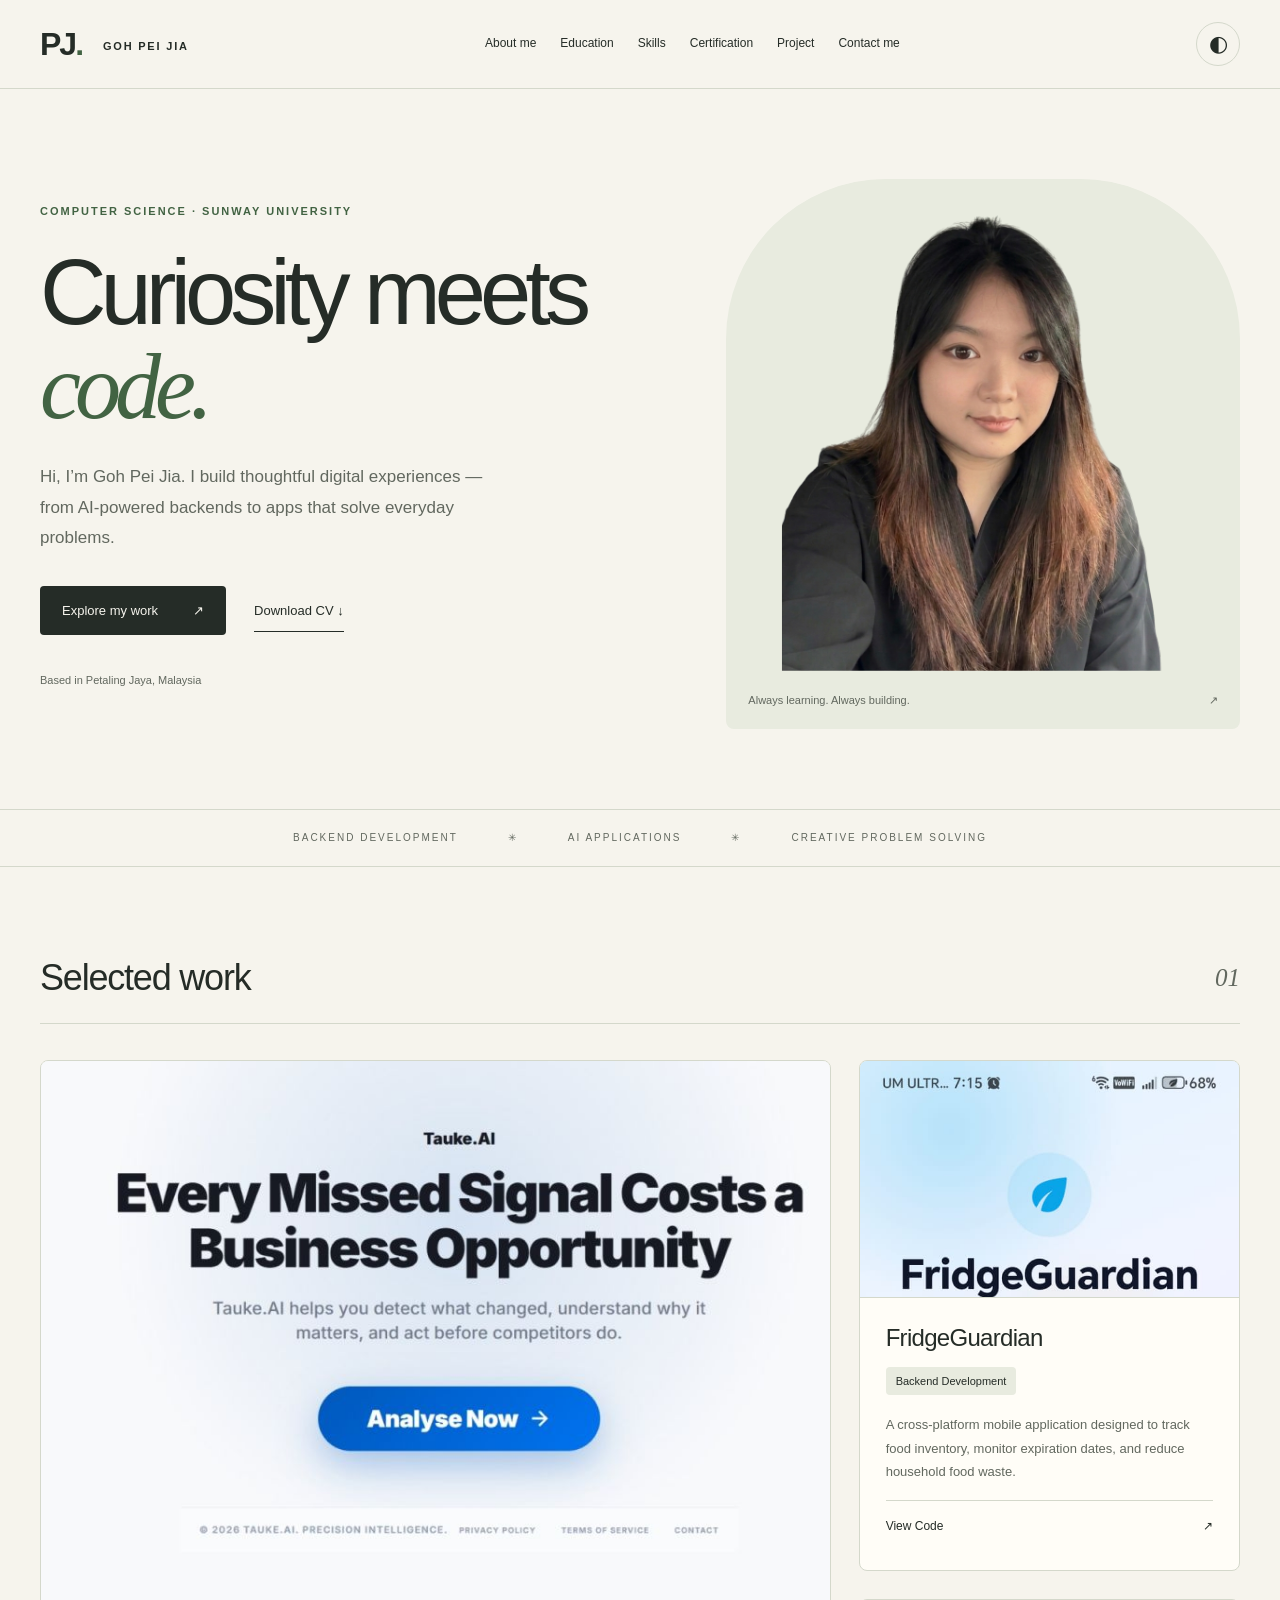
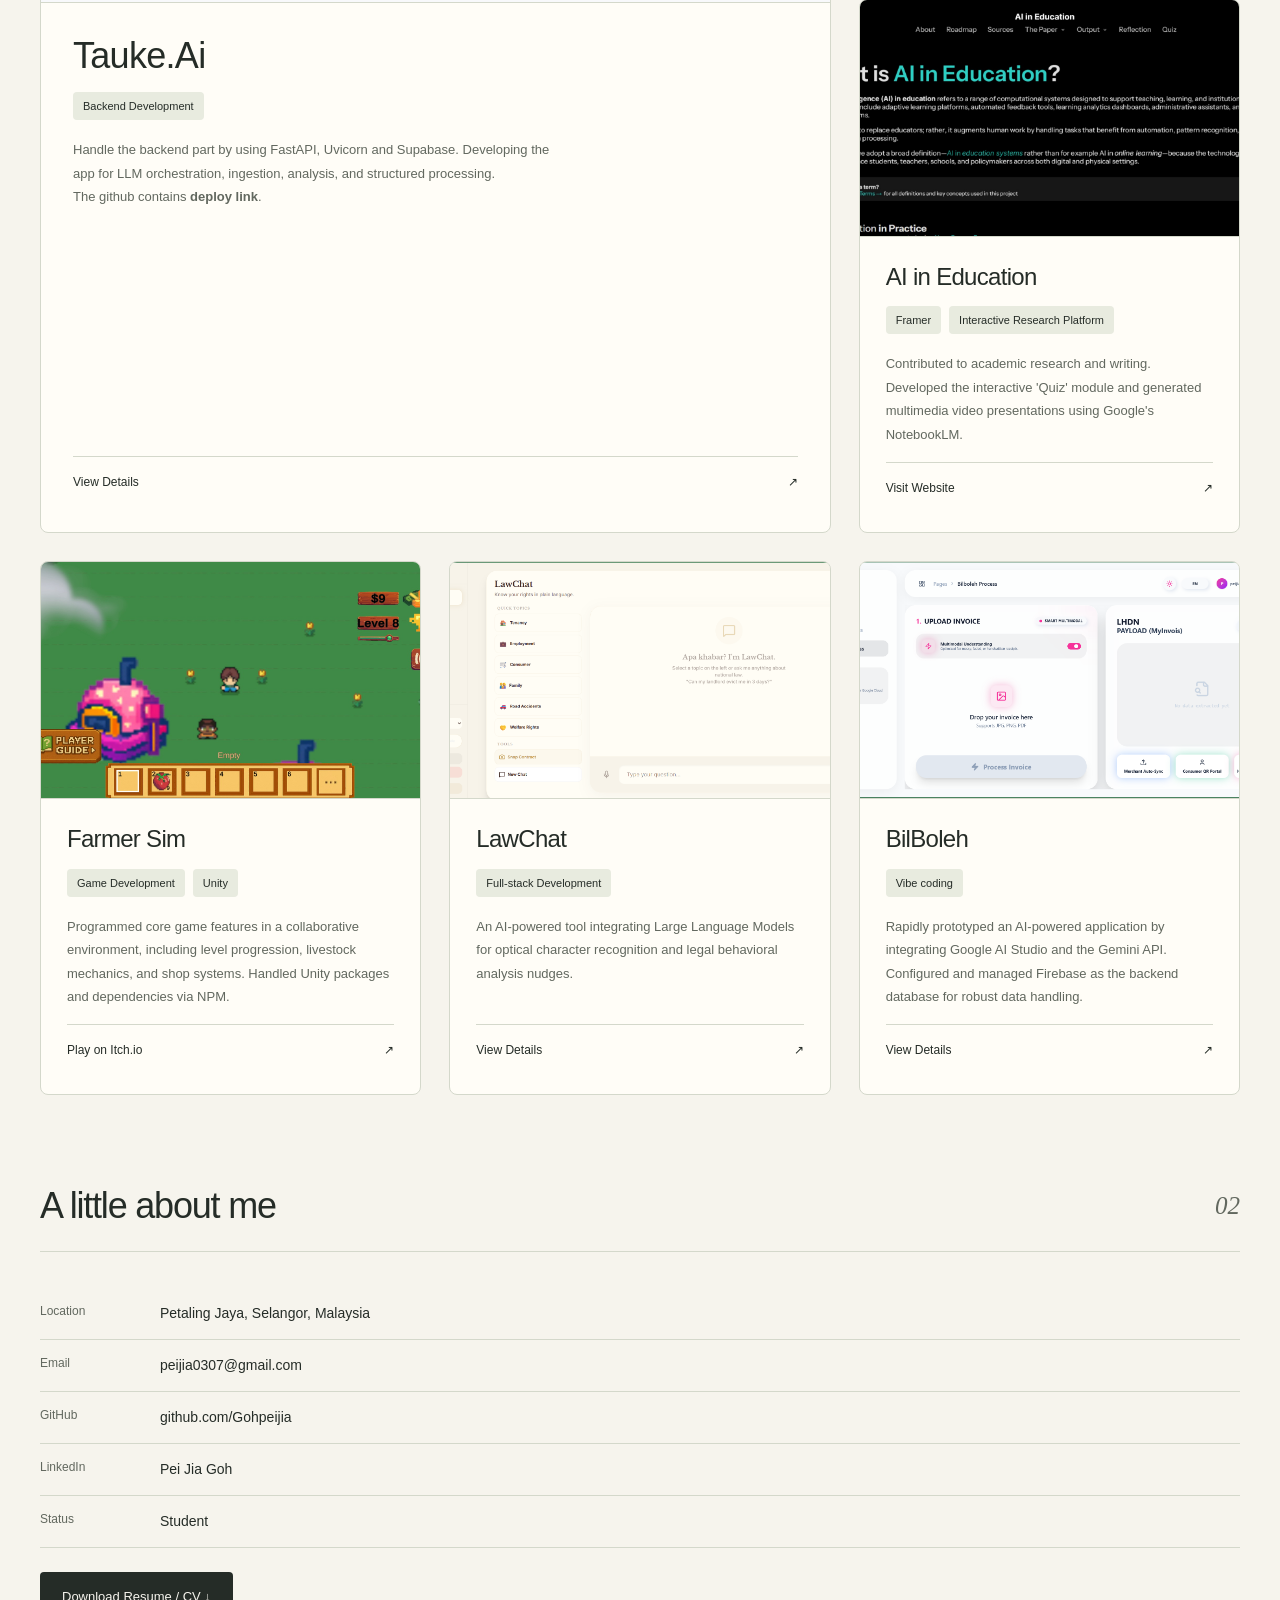
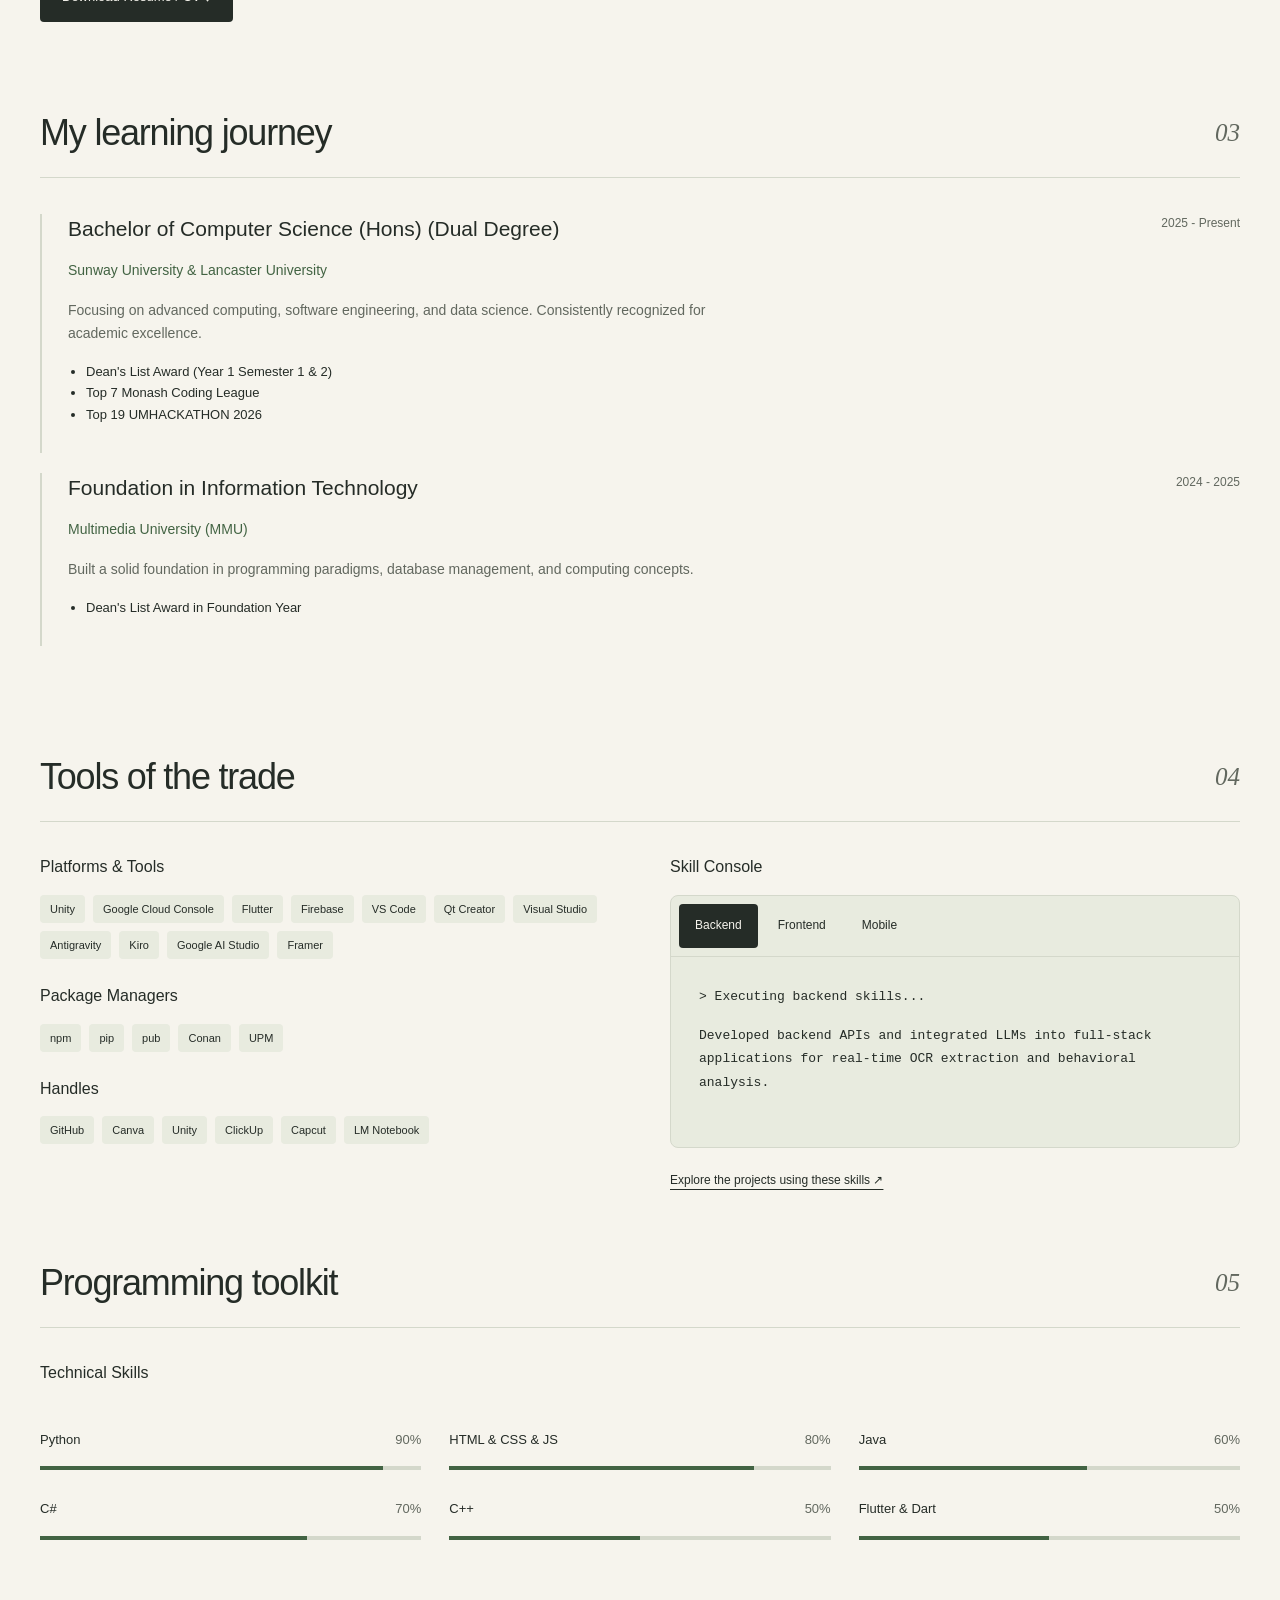
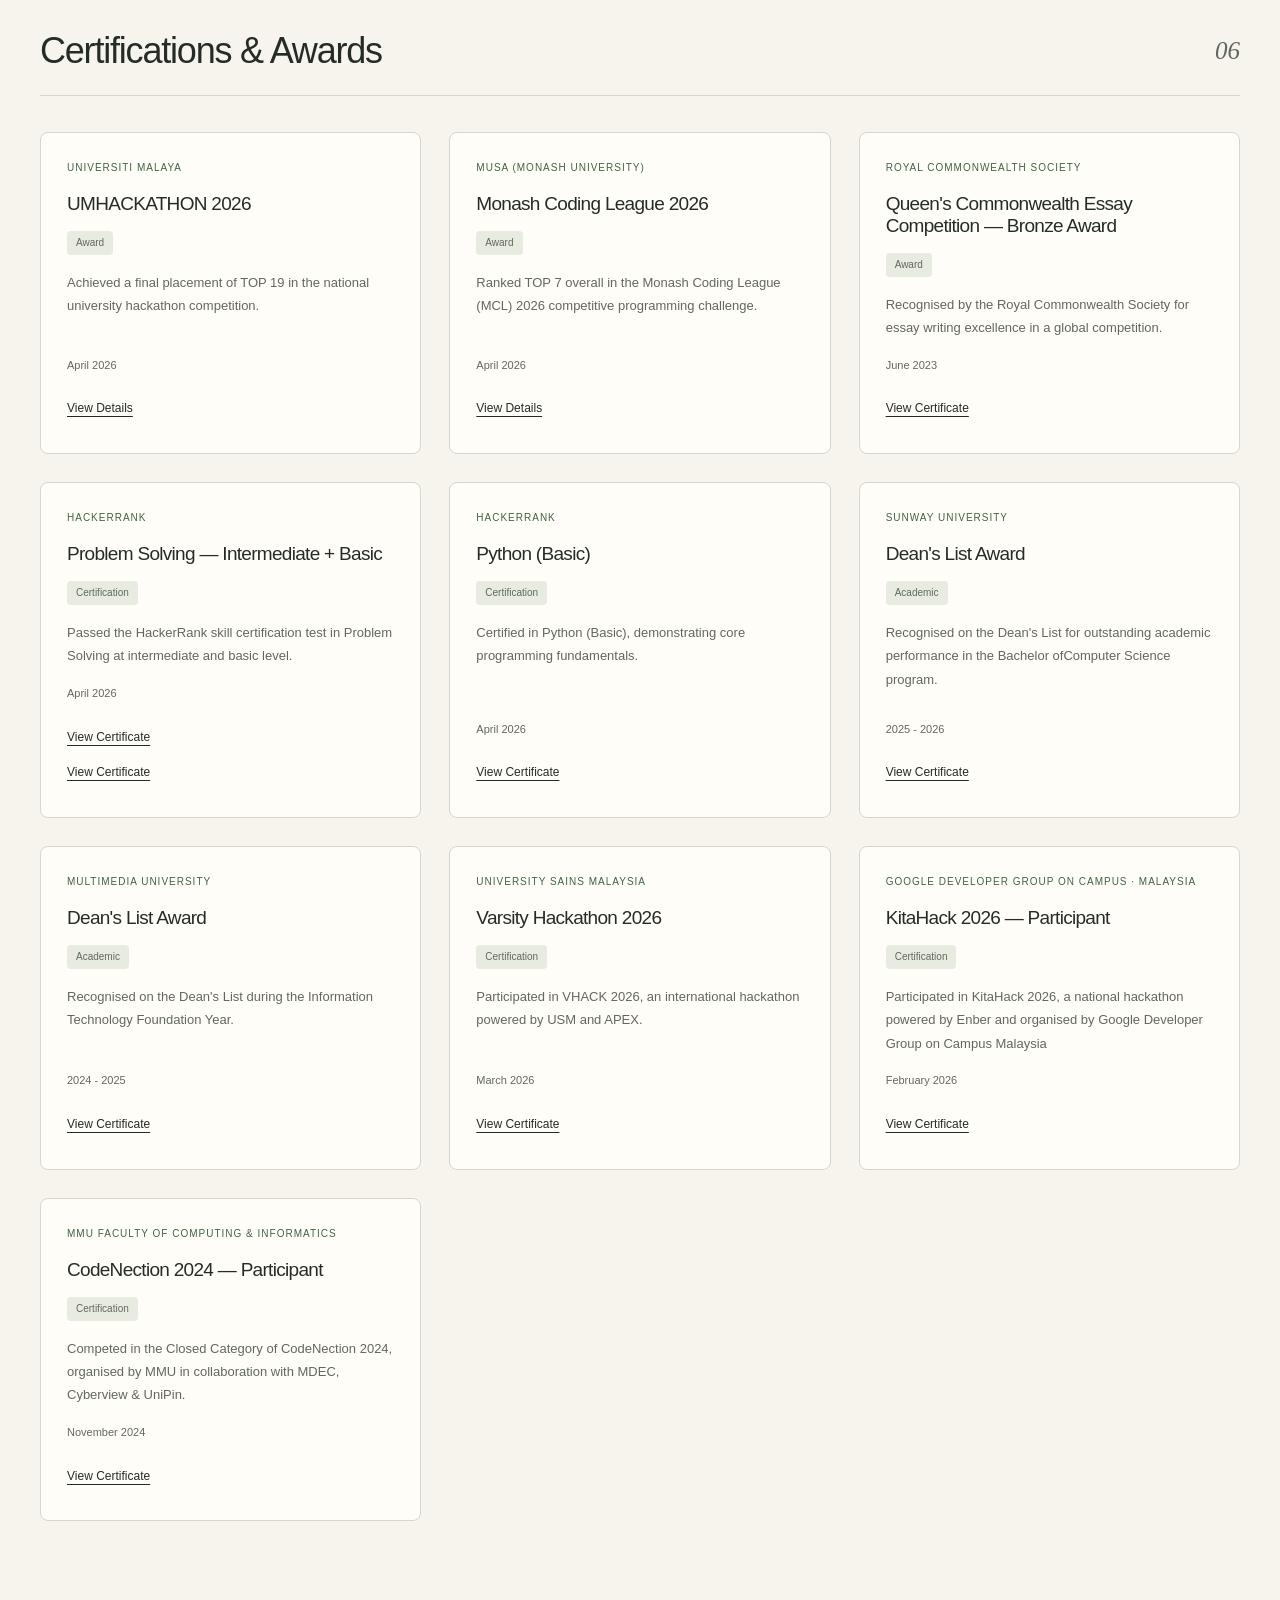
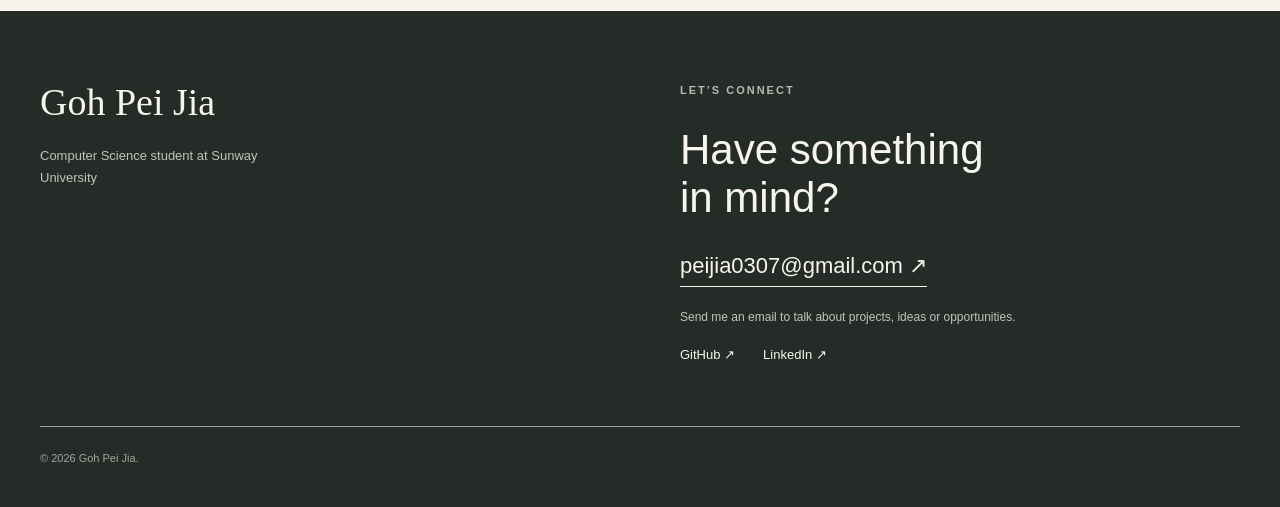
==== commit 4b74f6f6: "Remove duplicate portrait from About section" ====
--- a/index.html
+++ b/index.html
@@ -129,8 +129,6 @@
                 </div>
 
                 <div class="item-content">
-                    <img src="GohPeiJia/GohPeiJiaImage.svg" alt="Portrait photo of Goh Pei Jia" class="responsive-img">
-
                     <div class="profile-details">
 
                         <ul class="info-list">
